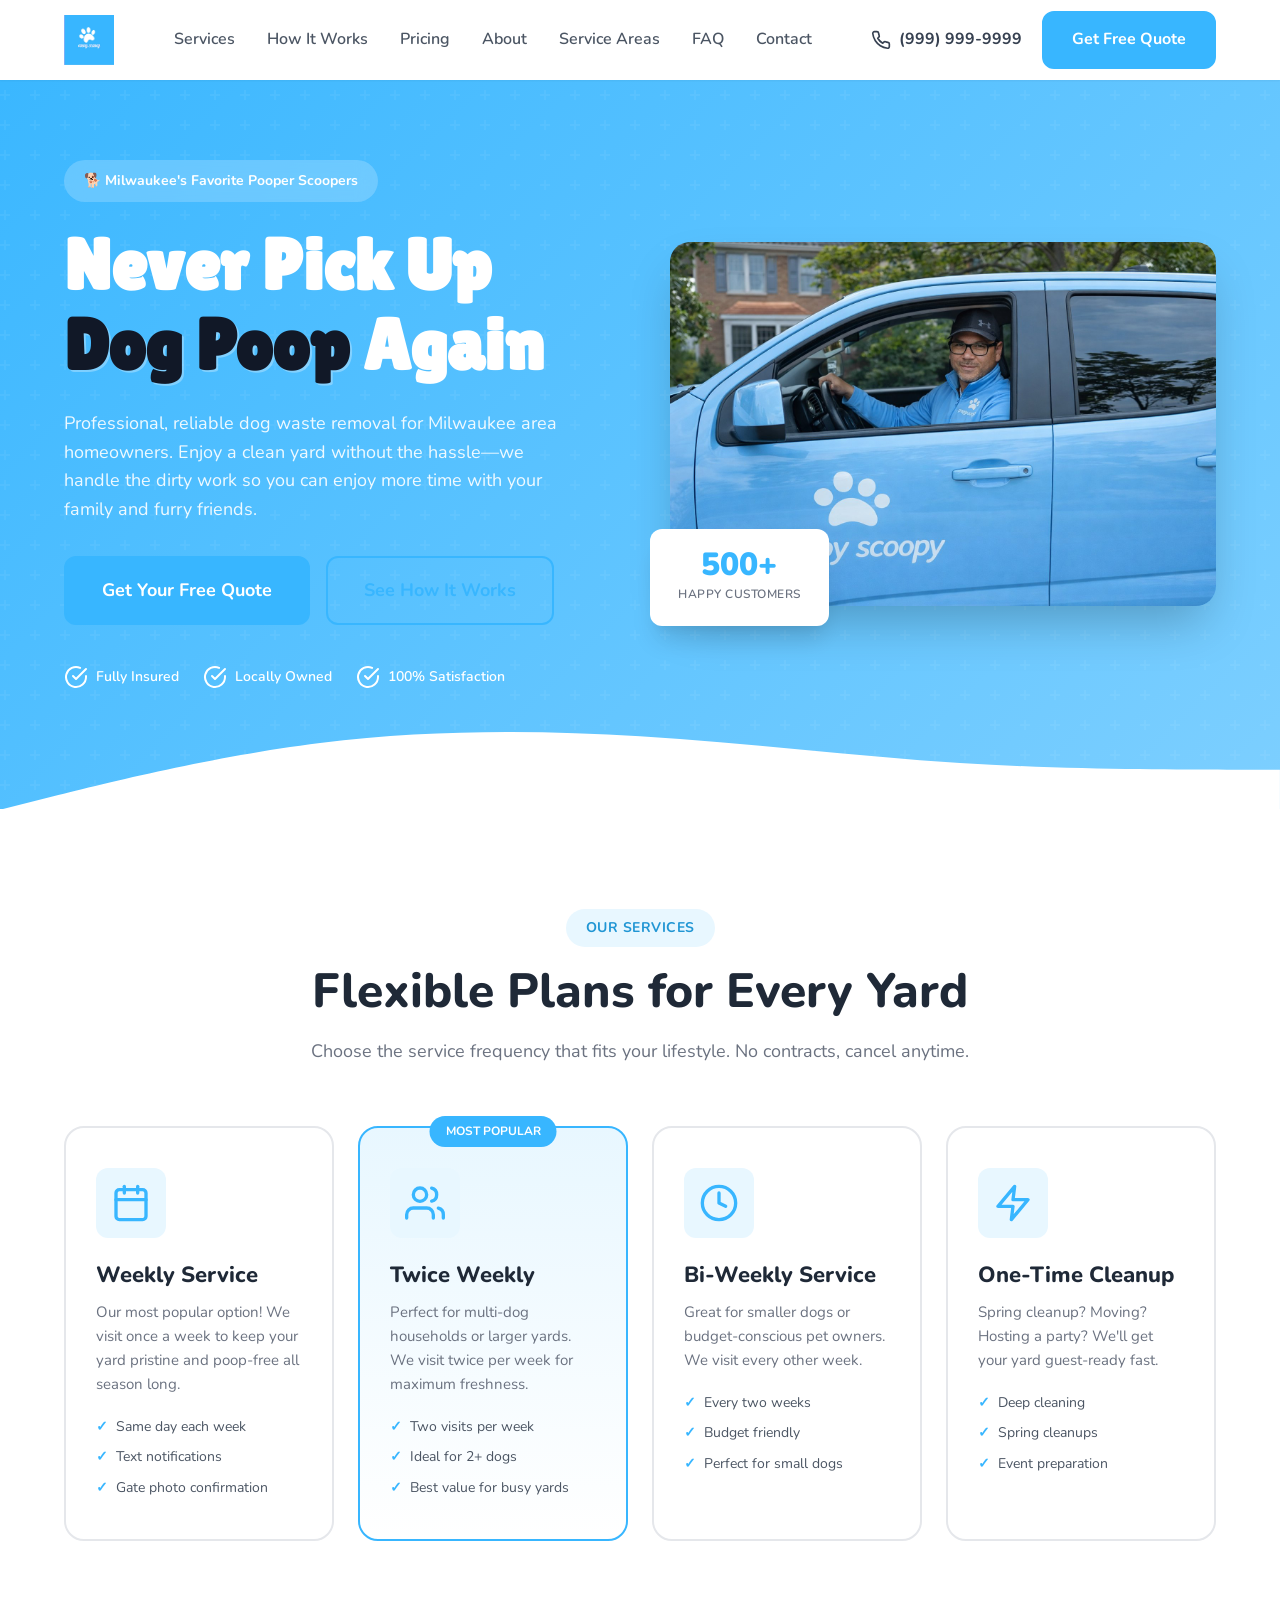
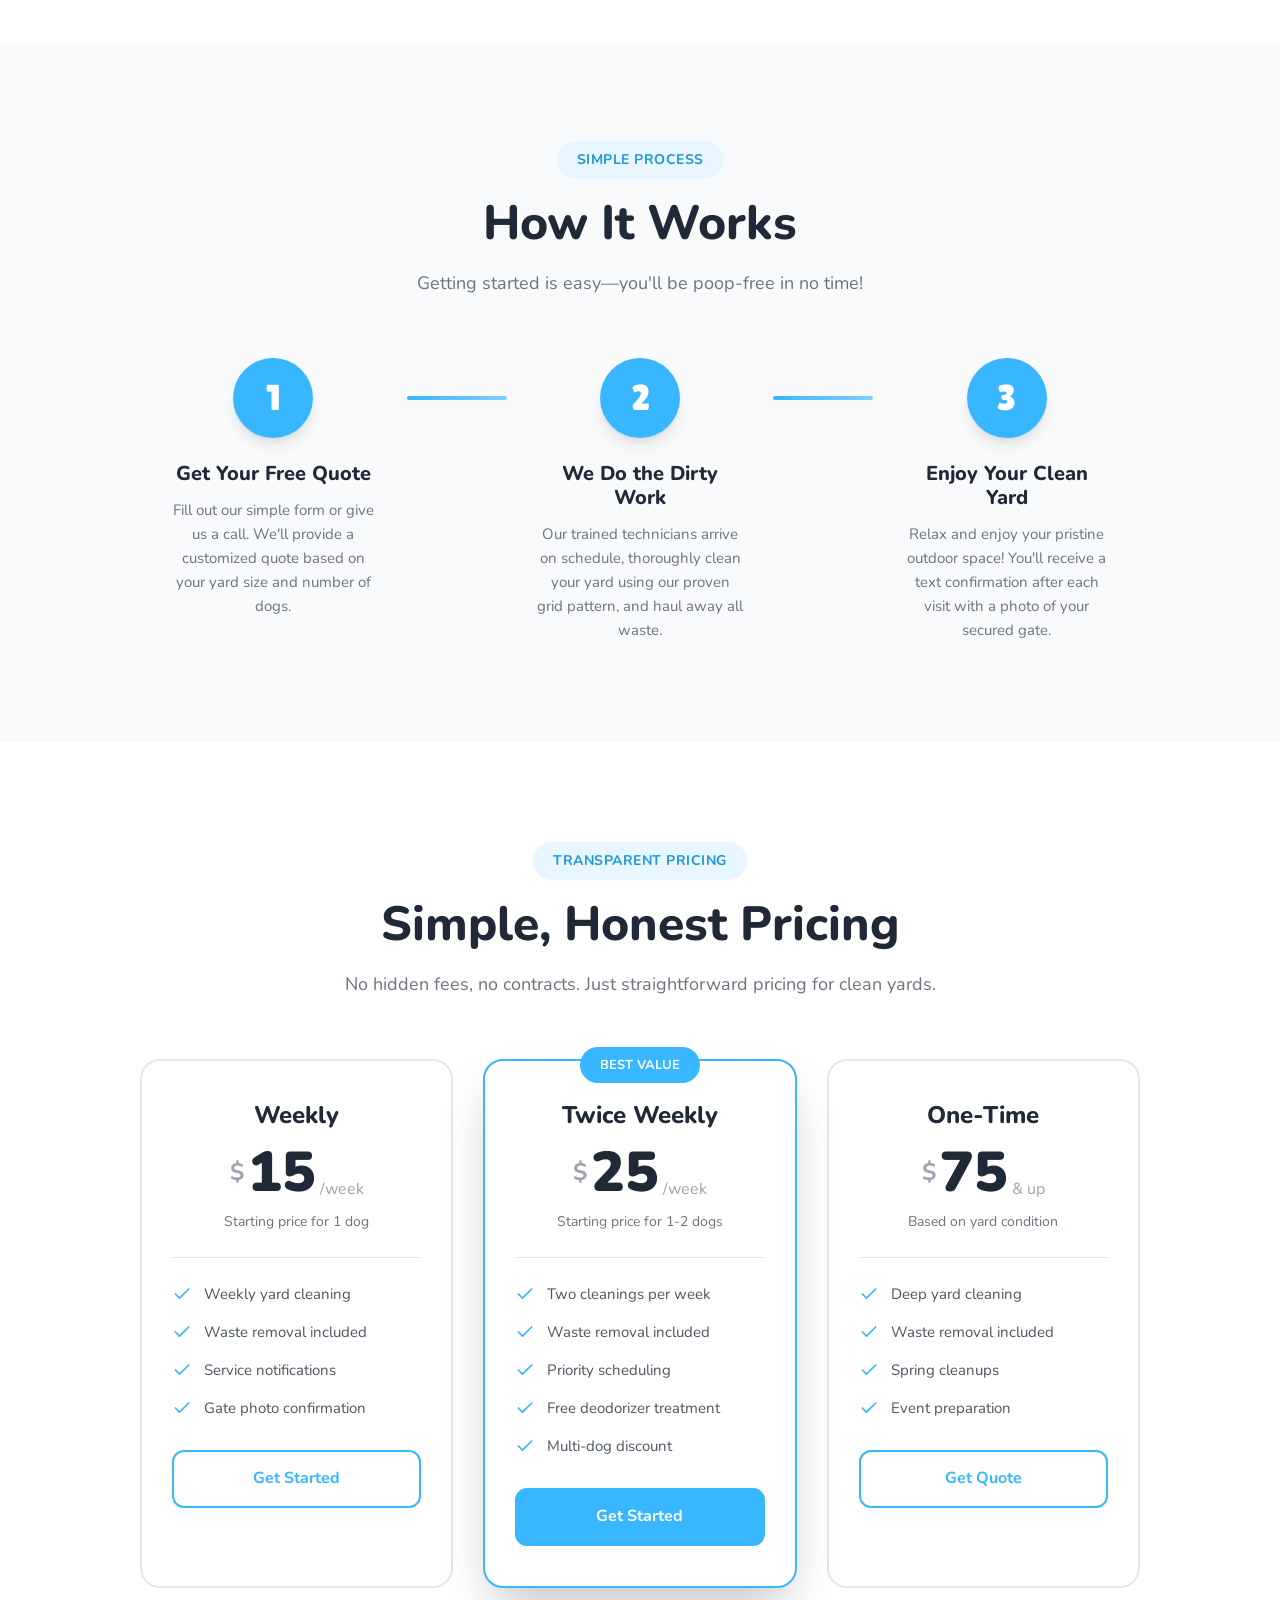
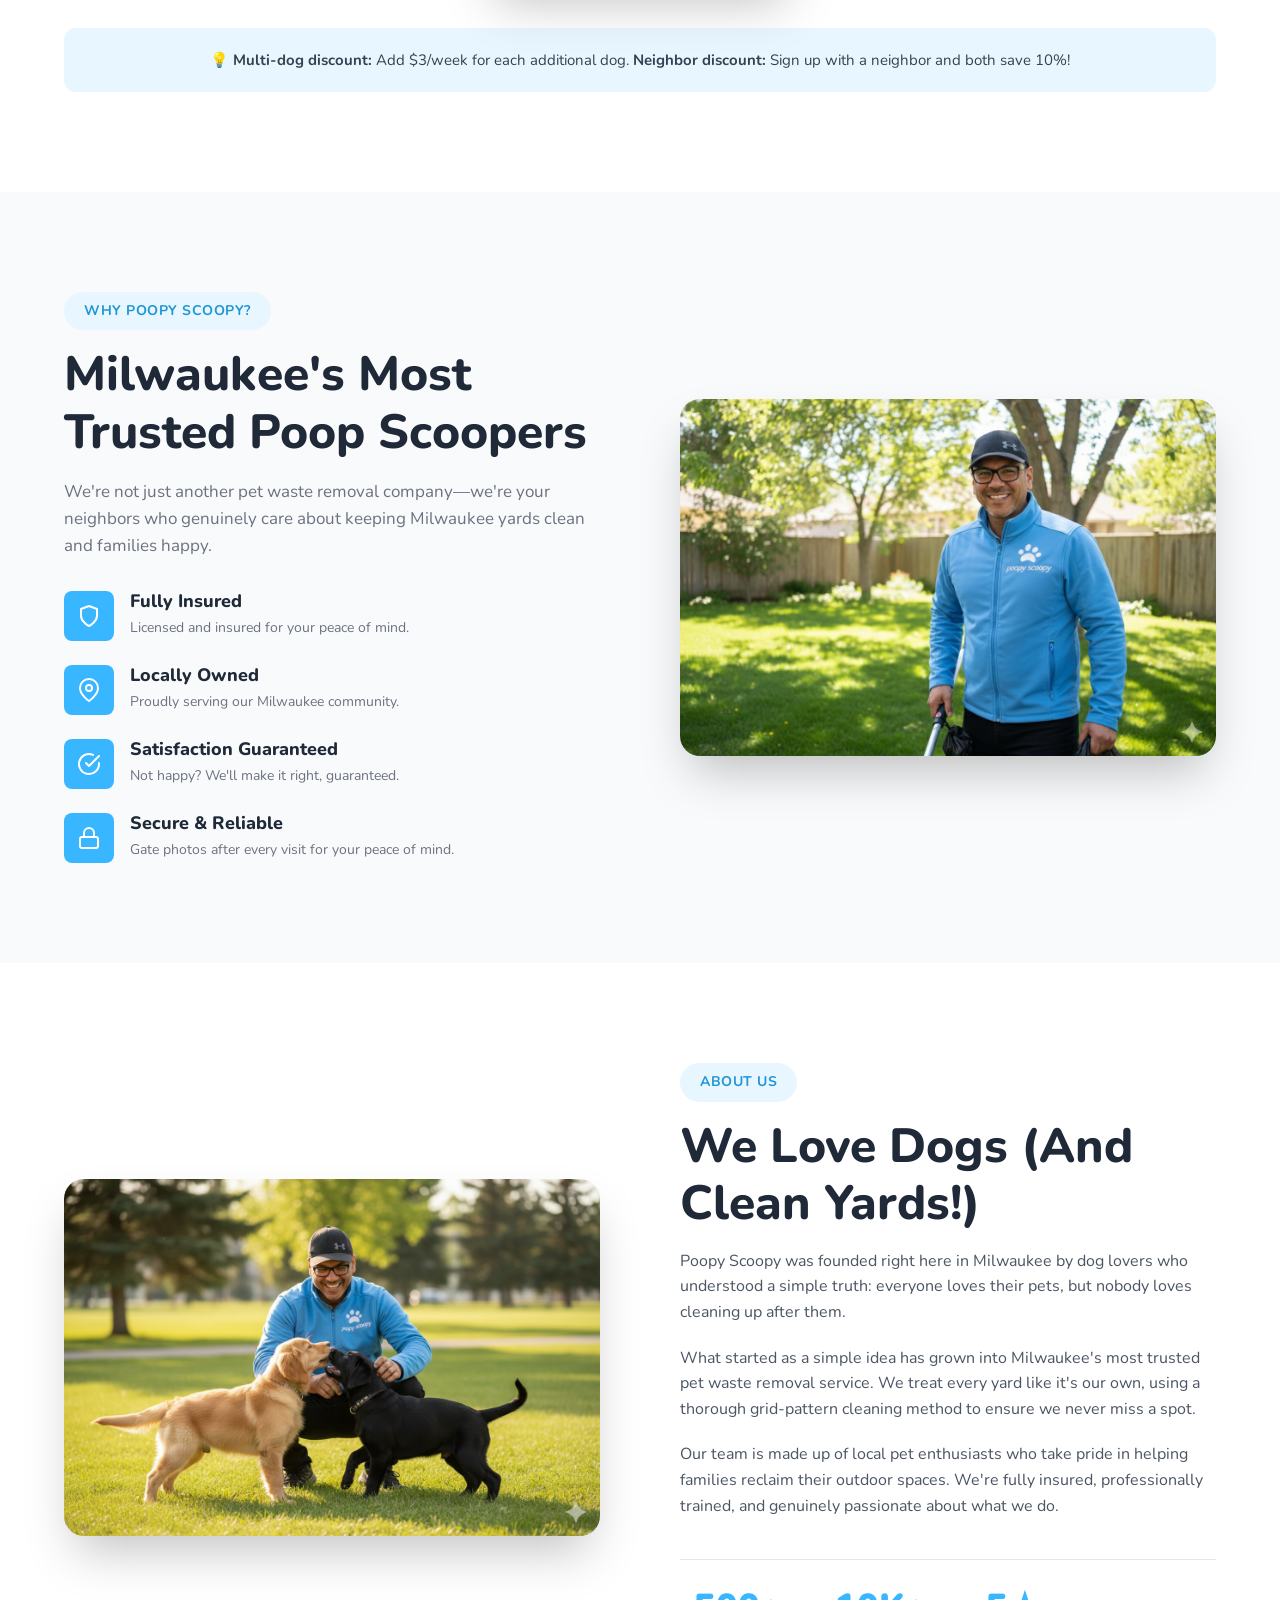
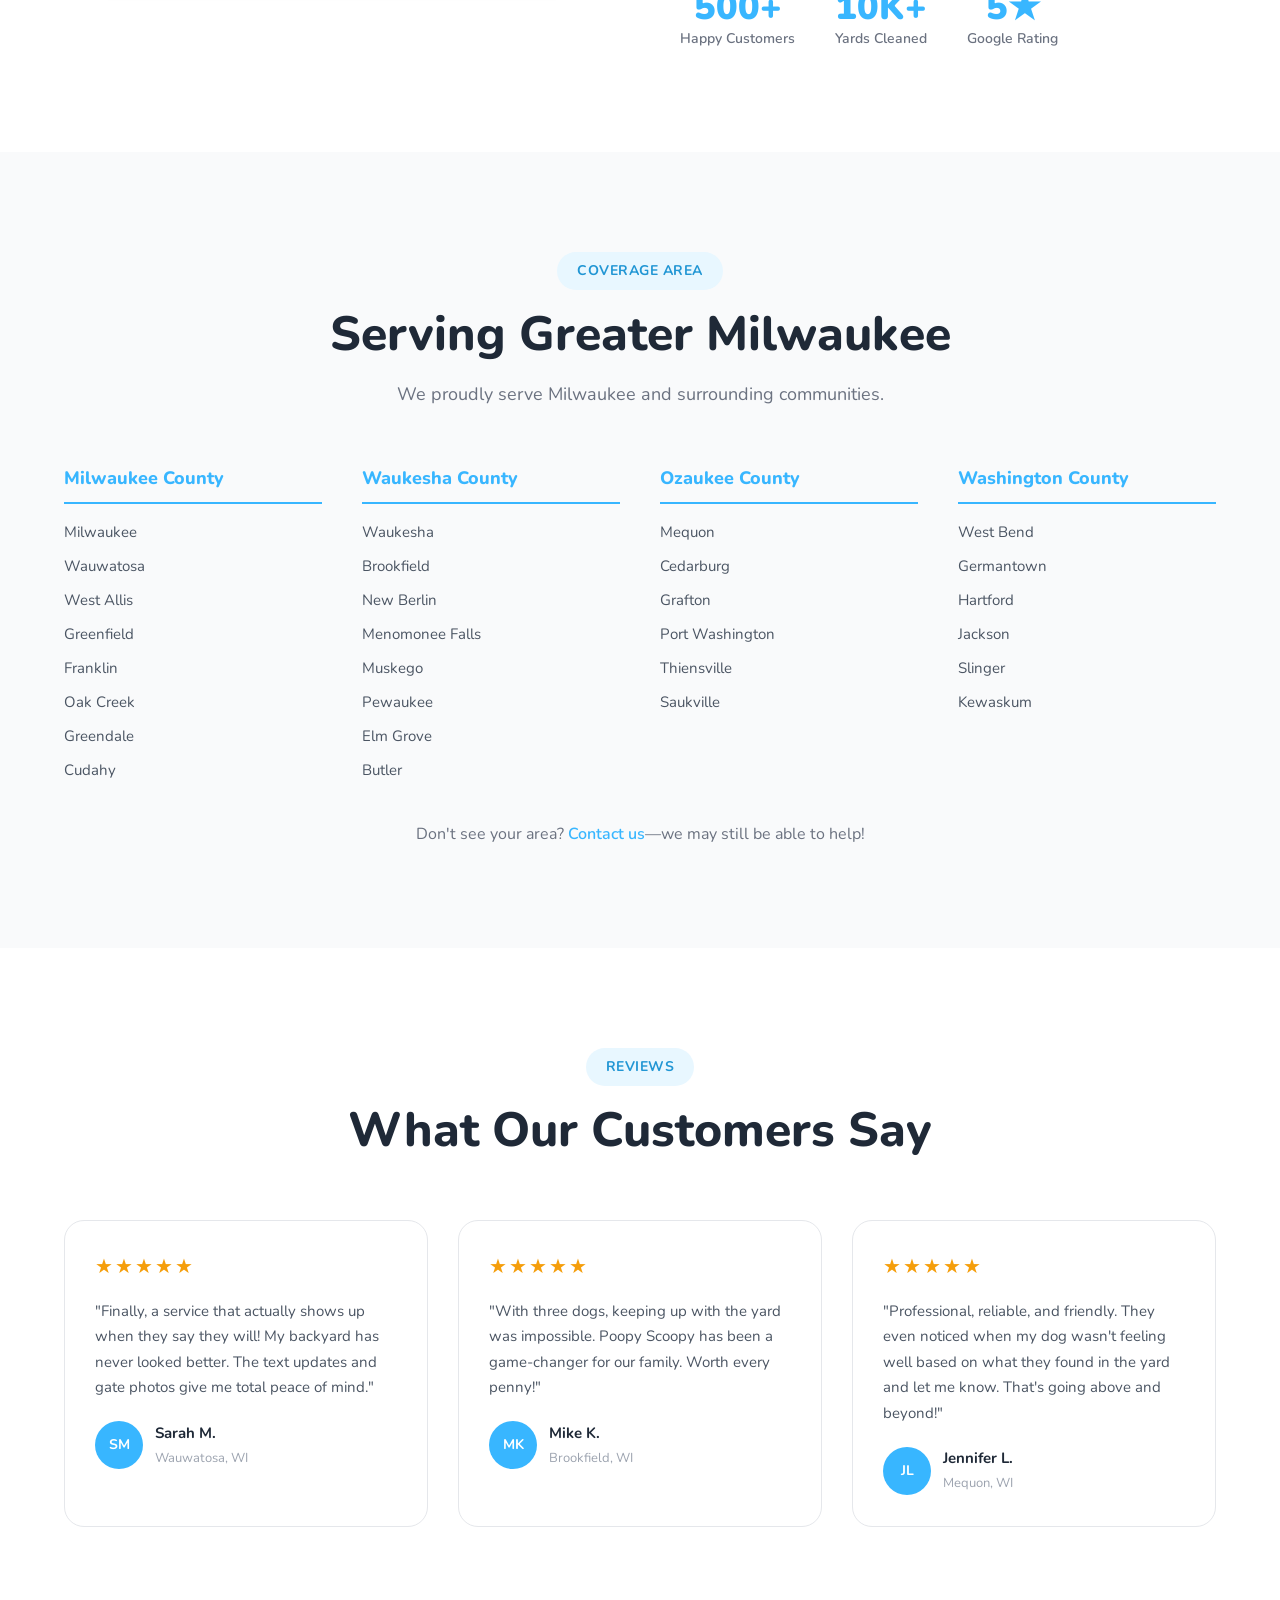
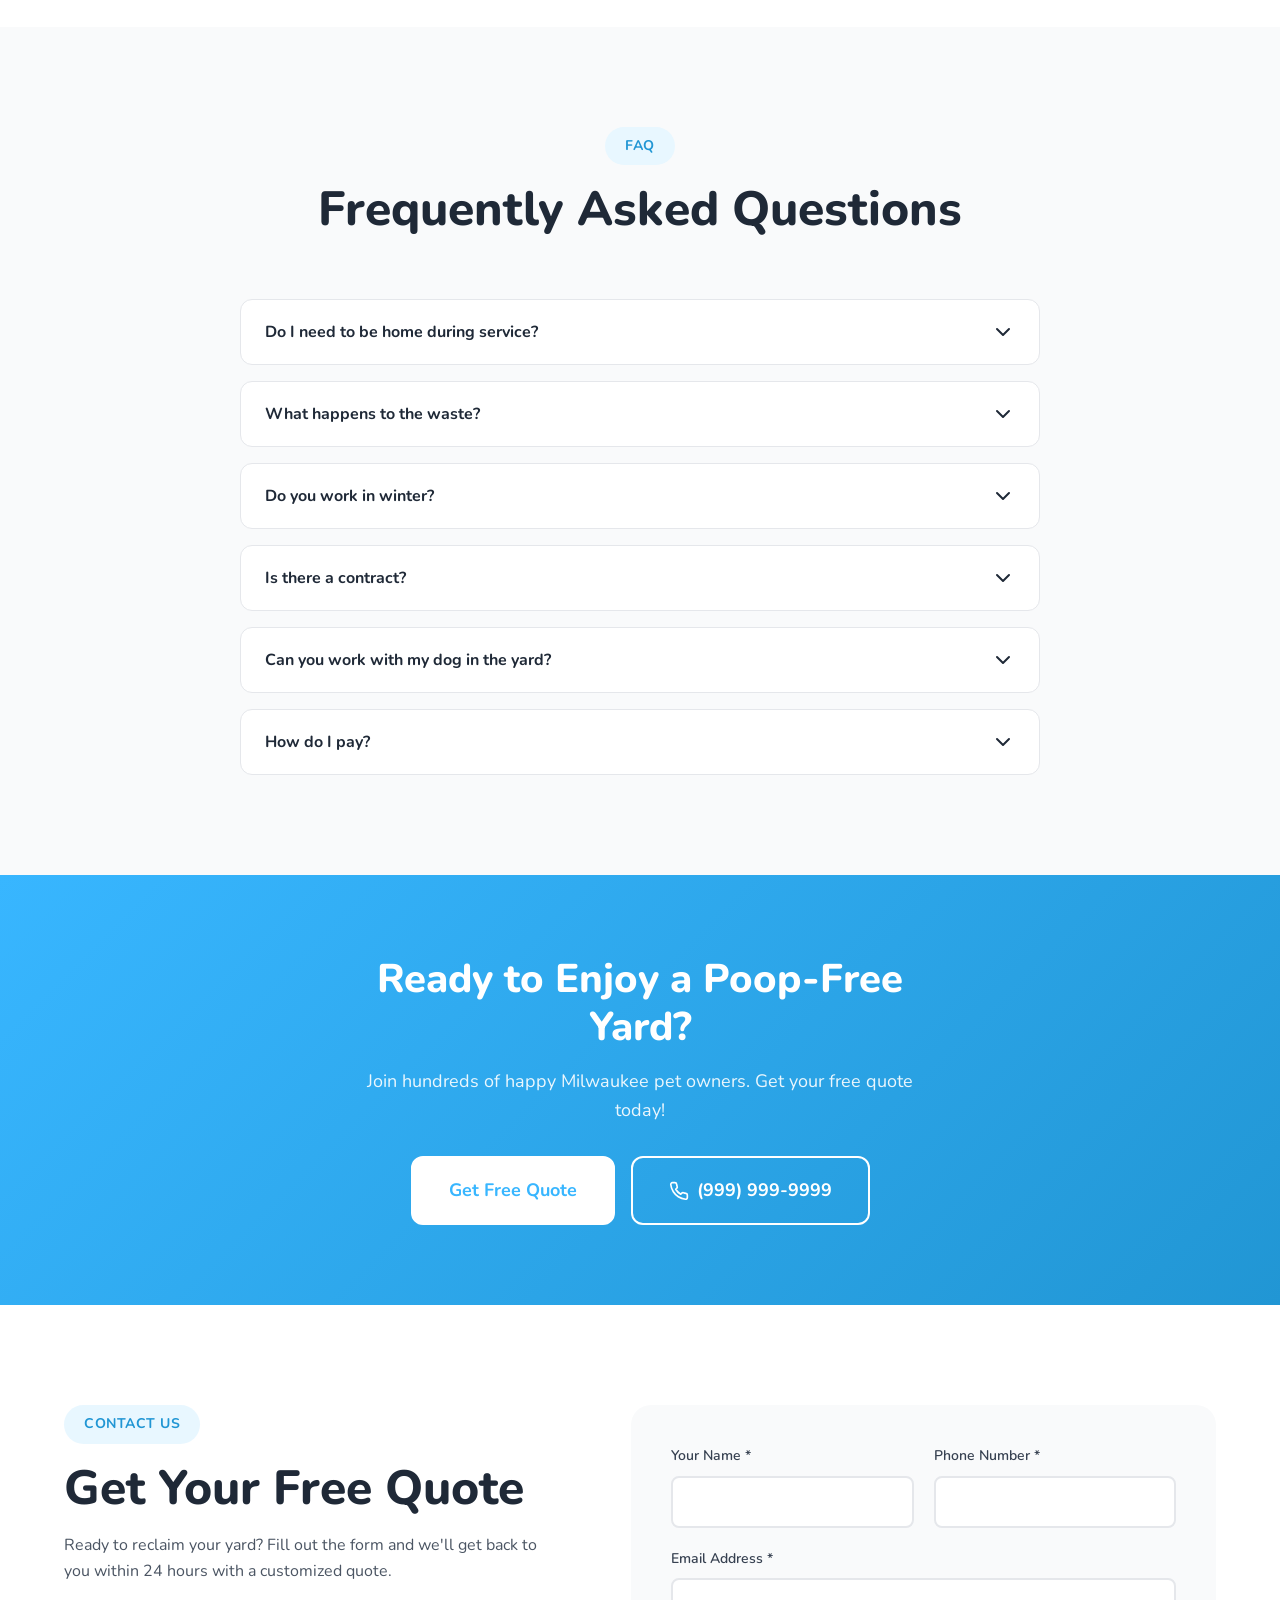
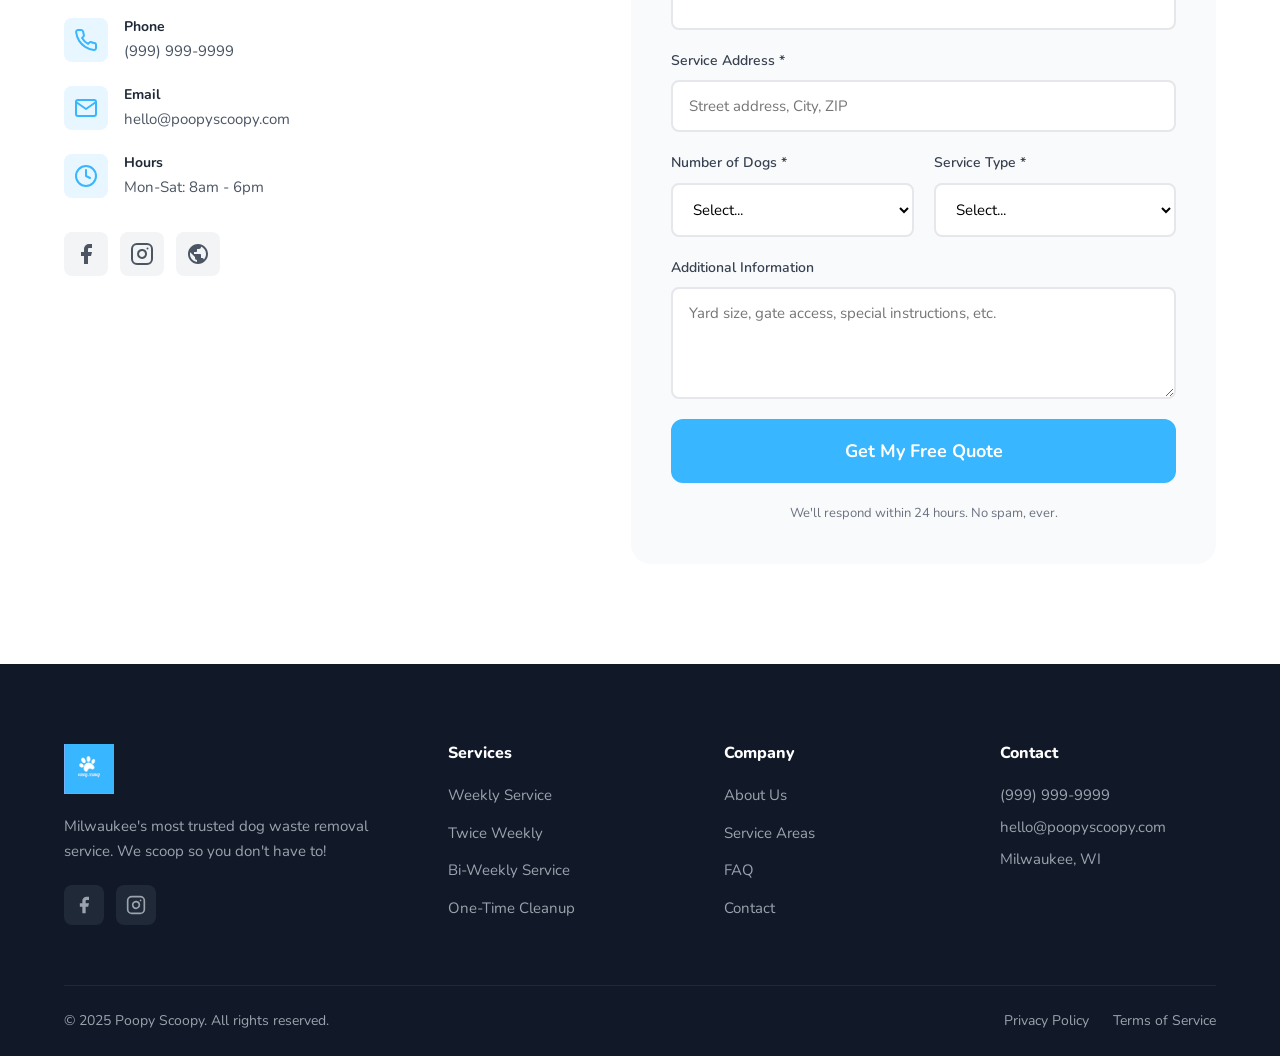
==== index.html @ 02f6d26c "Add files via upload" ====
<!DOCTYPE html>
<html lang="en">
<head>
    <meta charset="UTF-8">
    <meta name="viewport" content="width=device-width, initial-scale=1.0">
    <title>Poopy Scoopy | Milwaukee's #1 Dog Waste Removal Service</title>
    <meta name="description" content="Professional dog poop removal service in Milwaukee, WI. Weekly, bi-weekly, and one-time cleanups. Affordable pricing, reliable service. Get a free quote today!">
    <link rel="preconnect" href="https://fonts.googleapis.com">
    <link rel="preconnect" href="https://fonts.gstatic.com" crossorigin>
    <link href="https://fonts.googleapis.com/css2?family=Nunito:wght@400;600;700;800;900&family=Lilita+One&display=swap" rel="stylesheet">
    <link rel="stylesheet" href="styles.css">
    <link rel="icon" type="image/png" href="images/logo.png">
</head>
<body>
    <!-- Header -->
    <header class="header" id="header">
        <div class="container header-container">
            <a href="#" class="logo">
                <img src="images/logo.png" alt="Poopy Scoopy Logo">
            </a>
            <nav class="nav" id="nav">
                <a href="#services" class="nav-link">Services</a>
                <a href="#how-it-works" class="nav-link">How It Works</a>
                <a href="#pricing" class="nav-link">Pricing</a>
                <a href="#about" class="nav-link">About</a>
                <a href="#areas" class="nav-link">Service Areas</a>
                <a href="#faq" class="nav-link">FAQ</a>
                <a href="#contact" class="nav-link">Contact</a>
            </nav>
            <div class="header-cta">
                <a href="tel:9999999999" class="phone-link">
                    <svg xmlns="http://www.w3.org/2000/svg" width="20" height="20" viewBox="0 0 24 24" fill="none" stroke="currentColor" stroke-width="2" stroke-linecap="round" stroke-linejoin="round"><path d="M22 16.92v3a2 2 0 0 1-2.18 2 19.79 19.79 0 0 1-8.63-3.07 19.5 19.5 0 0 1-6-6 19.79 19.79 0 0 1-3.07-8.67A2 2 0 0 1 4.11 2h3a2 2 0 0 1 2 1.72 12.84 12.84 0 0 0 .7 2.81 2 2 0 0 1-.45 2.11L8.09 9.91a16 16 0 0 0 6 6l1.27-1.27a2 2 0 0 1 2.11-.45 12.84 12.84 0 0 0 2.81.7A2 2 0 0 1 22 16.92z"></path></svg>
                    (999) 999-9999
                </a>
                <a href="#contact" class="btn btn-primary">Get Free Quote</a>
            </div>
            <button class="mobile-menu-btn" id="mobile-menu-btn" aria-label="Toggle menu">
                <span></span>
                <span></span>
                <span></span>
            </button>
        </div>
    </header>

    <!-- Hero Section -->
    <section class="hero">
        <div class="hero-bg"></div>
        <div class="container hero-container">
            <div class="hero-content">
                <div class="hero-badge">🐕 Milwaukee's Favorite Pooper Scoopers</div>
                <h1 class="hero-title">Never Pick Up<br><span class="highlight">Dog Poop</span> Again</h1>
                <p class="hero-subtitle">Professional, reliable dog waste removal for Milwaukee area homeowners. Enjoy a clean yard without the hassle—we handle the dirty work so you can enjoy more time with your family and furry friends.</p>
                <div class="hero-cta">
                    <a href="#contact" class="btn btn-primary btn-lg">Get Your Free Quote</a>
                    <a href="#how-it-works" class="btn btn-outline btn-lg">See How It Works</a>
                </div>
                <div class="hero-trust">
                    <div class="trust-item">
                        <svg xmlns="http://www.w3.org/2000/svg" width="24" height="24" viewBox="0 0 24 24" fill="none" stroke="currentColor" stroke-width="2" stroke-linecap="round" stroke-linejoin="round"><path d="M22 11.08V12a10 10 0 1 1-5.93-9.14"></path><polyline points="22 4 12 14.01 9 11.01"></polyline></svg>
                        <span>Fully Insured</span>
                    </div>
                    <div class="trust-item">
                        <svg xmlns="http://www.w3.org/2000/svg" width="24" height="24" viewBox="0 0 24 24" fill="none" stroke="currentColor" stroke-width="2" stroke-linecap="round" stroke-linejoin="round"><path d="M22 11.08V12a10 10 0 1 1-5.93-9.14"></path><polyline points="22 4 12 14.01 9 11.01"></polyline></svg>
                        <span>Locally Owned</span>
                    </div>
                    <div class="trust-item">
                        <svg xmlns="http://www.w3.org/2000/svg" width="24" height="24" viewBox="0 0 24 24" fill="none" stroke="currentColor" stroke-width="2" stroke-linecap="round" stroke-linejoin="round"><path d="M22 11.08V12a10 10 0 1 1-5.93-9.14"></path><polyline points="22 4 12 14.01 9 11.01"></polyline></svg>
                        <span>100% Satisfaction</span>
                    </div>
                </div>
            </div>
            <div class="hero-image">
                <img src="images/hero-truck.png" alt="Poopy Scoopy service truck">
                <div class="hero-image-badge">
                    <span class="badge-number">500+</span>
                    <span class="badge-text">Happy Customers</span>
                </div>
            </div>
        </div>
        <div class="hero-wave">
            <svg viewBox="0 0 1440 120" fill="none" xmlns="http://www.w3.org/2000/svg">
                <path d="M0 120L60 105C120 90 240 60 360 45C480 30 600 30 720 37.5C840 45 960 60 1080 67.5C1200 75 1320 75 1380 75L1440 75V120H1380C1320 120 1200 120 1080 120C960 120 840 120 720 120C600 120 480 120 360 120C240 120 120 120 60 120H0Z" fill="white"/>
            </svg>
        </div>
    </section>

    <!-- Services Section -->
    <section class="services" id="services">
        <div class="container">
            <div class="section-header">
                <span class="section-badge">Our Services</span>
                <h2 class="section-title">Flexible Plans for Every Yard</h2>
                <p class="section-subtitle">Choose the service frequency that fits your lifestyle. No contracts, cancel anytime.</p>
            </div>
            <div class="services-grid">
                <div class="service-card">
                    <div class="service-icon">
                        <svg xmlns="http://www.w3.org/2000/svg" width="40" height="40" viewBox="0 0 24 24" fill="none" stroke="currentColor" stroke-width="2" stroke-linecap="round" stroke-linejoin="round"><rect x="3" y="4" width="18" height="18" rx="2" ry="2"></rect><line x1="16" y1="2" x2="16" y2="6"></line><line x1="8" y1="2" x2="8" y2="6"></line><line x1="3" y1="10" x2="21" y2="10"></line></svg>
                    </div>
                    <h3 class="service-title">Weekly Service</h3>
                    <p class="service-desc">Our most popular option! We visit once a week to keep your yard pristine and poop-free all season long.</p>
                    <ul class="service-features">
                        <li>Same day each week</li>
                        <li>Text notifications</li>
                        <li>Gate photo confirmation</li>
                    </ul>
                </div>
                <div class="service-card featured">
                    <div class="featured-badge">Most Popular</div>
                    <div class="service-icon">
                        <svg xmlns="http://www.w3.org/2000/svg" width="40" height="40" viewBox="0 0 24 24" fill="none" stroke="currentColor" stroke-width="2" stroke-linecap="round" stroke-linejoin="round"><path d="M17 21v-2a4 4 0 0 0-4-4H5a4 4 0 0 0-4 4v2"></path><circle cx="9" cy="7" r="4"></circle><path d="M23 21v-2a4 4 0 0 0-3-3.87"></path><path d="M16 3.13a4 4 0 0 1 0 7.75"></path></svg>
                    </div>
                    <h3 class="service-title">Twice Weekly</h3>
                    <p class="service-desc">Perfect for multi-dog households or larger yards. We visit twice per week for maximum freshness.</p>
                    <ul class="service-features">
                        <li>Two visits per week</li>
                        <li>Ideal for 2+ dogs</li>
                        <li>Best value for busy yards</li>
                    </ul>
                </div>
                <div class="service-card">
                    <div class="service-icon">
                        <svg xmlns="http://www.w3.org/2000/svg" width="40" height="40" viewBox="0 0 24 24" fill="none" stroke="currentColor" stroke-width="2" stroke-linecap="round" stroke-linejoin="round"><circle cx="12" cy="12" r="10"></circle><polyline points="12 6 12 12 16 14"></polyline></svg>
                    </div>
                    <h3 class="service-title">Bi-Weekly Service</h3>
                    <p class="service-desc">Great for smaller dogs or budget-conscious pet owners. We visit every other week.</p>
                    <ul class="service-features">
                        <li>Every two weeks</li>
                        <li>Budget friendly</li>
                        <li>Perfect for small dogs</li>
                    </ul>
                </div>
                <div class="service-card">
                    <div class="service-icon">
                        <svg xmlns="http://www.w3.org/2000/svg" width="40" height="40" viewBox="0 0 24 24" fill="none" stroke="currentColor" stroke-width="2" stroke-linecap="round" stroke-linejoin="round"><polygon points="13 2 3 14 12 14 11 22 21 10 12 10 13 2"></polygon></svg>
                    </div>
                    <h3 class="service-title">One-Time Cleanup</h3>
                    <p class="service-desc">Spring cleanup? Moving? Hosting a party? We'll get your yard guest-ready fast.</p>
                    <ul class="service-features">
                        <li>Deep cleaning</li>
                        <li>Spring cleanups</li>
                        <li>Event preparation</li>
                    </ul>
                </div>
            </div>
        </div>
    </section>

    <!-- How It Works -->
    <section class="how-it-works" id="how-it-works">
        <div class="container">
            <div class="section-header">
                <span class="section-badge">Simple Process</span>
                <h2 class="section-title">How It Works</h2>
                <p class="section-subtitle">Getting started is easy—you'll be poop-free in no time!</p>
            </div>
            <div class="steps-container">
                <div class="step">
                    <div class="step-number">1</div>
                    <div class="step-content">
                        <h3>Get Your Free Quote</h3>
                        <p>Fill out our simple form or give us a call. We'll provide a customized quote based on your yard size and number of dogs.</p>
                    </div>
                </div>
                <div class="step-connector"></div>
                <div class="step">
                    <div class="step-number">2</div>
                    <div class="step-content">
                        <h3>We Do the Dirty Work</h3>
                        <p>Our trained technicians arrive on schedule, thoroughly clean your yard using our proven grid pattern, and haul away all waste.</p>
                    </div>
                </div>
                <div class="step-connector"></div>
                <div class="step">
                    <div class="step-number">3</div>
                    <div class="step-content">
                        <h3>Enjoy Your Clean Yard</h3>
                        <p>Relax and enjoy your pristine outdoor space! You'll receive a text confirmation after each visit with a photo of your secured gate.</p>
                    </div>
                </div>
            </div>
        </div>
    </section>

    <!-- Pricing Section -->
    <section class="pricing" id="pricing">
        <div class="container">
            <div class="section-header">
                <span class="section-badge">Transparent Pricing</span>
                <h2 class="section-title">Simple, Honest Pricing</h2>
                <p class="section-subtitle">No hidden fees, no contracts. Just straightforward pricing for clean yards.</p>
            </div>
            <div class="pricing-grid">
                <div class="pricing-card">
                    <div class="pricing-header">
                        <h3>Weekly</h3>
                        <div class="price">
                            <span class="price-currency">$</span>
                            <span class="price-amount">15</span>
                            <span class="price-period">/week</span>
                        </div>
                        <p class="price-desc">Starting price for 1 dog</p>
                    </div>
                    <ul class="pricing-features">
                        <li><svg xmlns="http://www.w3.org/2000/svg" width="20" height="20" viewBox="0 0 24 24" fill="none" stroke="currentColor" stroke-width="2" stroke-linecap="round" stroke-linejoin="round"><polyline points="20 6 9 17 4 12"></polyline></svg> Weekly yard cleaning</li>
                        <li><svg xmlns="http://www.w3.org/2000/svg" width="20" height="20" viewBox="0 0 24 24" fill="none" stroke="currentColor" stroke-width="2" stroke-linecap="round" stroke-linejoin="round"><polyline points="20 6 9 17 4 12"></polyline></svg> Waste removal included</li>
                        <li><svg xmlns="http://www.w3.org/2000/svg" width="20" height="20" viewBox="0 0 24 24" fill="none" stroke="currentColor" stroke-width="2" stroke-linecap="round" stroke-linejoin="round"><polyline points="20 6 9 17 4 12"></polyline></svg> Service notifications</li>
                        <li><svg xmlns="http://www.w3.org/2000/svg" width="20" height="20" viewBox="0 0 24 24" fill="none" stroke="currentColor" stroke-width="2" stroke-linecap="round" stroke-linejoin="round"><polyline points="20 6 9 17 4 12"></polyline></svg> Gate photo confirmation</li>
                    </ul>
                    <a href="#contact" class="btn btn-outline btn-block">Get Started</a>
                </div>
                <div class="pricing-card featured">
                    <div class="pricing-badge">Best Value</div>
                    <div class="pricing-header">
                        <h3>Twice Weekly</h3>
                        <div class="price">
                            <span class="price-currency">$</span>
                            <span class="price-amount">25</span>
                            <span class="price-period">/week</span>
                        </div>
                        <p class="price-desc">Starting price for 1-2 dogs</p>
                    </div>
                    <ul class="pricing-features">
                        <li><svg xmlns="http://www.w3.org/2000/svg" width="20" height="20" viewBox="0 0 24 24" fill="none" stroke="currentColor" stroke-width="2" stroke-linecap="round" stroke-linejoin="round"><polyline points="20 6 9 17 4 12"></polyline></svg> Two cleanings per week</li>
                        <li><svg xmlns="http://www.w3.org/2000/svg" width="20" height="20" viewBox="0 0 24 24" fill="none" stroke="currentColor" stroke-width="2" stroke-linecap="round" stroke-linejoin="round"><polyline points="20 6 9 17 4 12"></polyline></svg> Waste removal included</li>
                        <li><svg xmlns="http://www.w3.org/2000/svg" width="20" height="20" viewBox="0 0 24 24" fill="none" stroke="currentColor" stroke-width="2" stroke-linecap="round" stroke-linejoin="round"><polyline points="20 6 9 17 4 12"></polyline></svg> Priority scheduling</li>
                        <li><svg xmlns="http://www.w3.org/2000/svg" width="20" height="20" viewBox="0 0 24 24" fill="none" stroke="currentColor" stroke-width="2" stroke-linecap="round" stroke-linejoin="round"><polyline points="20 6 9 17 4 12"></polyline></svg> Free deodorizer treatment</li>
                        <li><svg xmlns="http://www.w3.org/2000/svg" width="20" height="20" viewBox="0 0 24 24" fill="none" stroke="currentColor" stroke-width="2" stroke-linecap="round" stroke-linejoin="round"><polyline points="20 6 9 17 4 12"></polyline></svg> Multi-dog discount</li>
                    </ul>
                    <a href="#contact" class="btn btn-primary btn-block">Get Started</a>
                </div>
                <div class="pricing-card">
                    <div class="pricing-header">
                        <h3>One-Time</h3>
                        <div class="price">
                            <span class="price-currency">$</span>
                            <span class="price-amount">75</span>
                            <span class="price-period">& up</span>
                        </div>
                        <p class="price-desc">Based on yard condition</p>
                    </div>
                    <ul class="pricing-features">
                        <li><svg xmlns="http://www.w3.org/2000/svg" width="20" height="20" viewBox="0 0 24 24" fill="none" stroke="currentColor" stroke-width="2" stroke-linecap="round" stroke-linejoin="round"><polyline points="20 6 9 17 4 12"></polyline></svg> Deep yard cleaning</li>
                        <li><svg xmlns="http://www.w3.org/2000/svg" width="20" height="20" viewBox="0 0 24 24" fill="none" stroke="currentColor" stroke-width="2" stroke-linecap="round" stroke-linejoin="round"><polyline points="20 6 9 17 4 12"></polyline></svg> Waste removal included</li>
                        <li><svg xmlns="http://www.w3.org/2000/svg" width="20" height="20" viewBox="0 0 24 24" fill="none" stroke="currentColor" stroke-width="2" stroke-linecap="round" stroke-linejoin="round"><polyline points="20 6 9 17 4 12"></polyline></svg> Spring cleanups</li>
                        <li><svg xmlns="http://www.w3.org/2000/svg" width="20" height="20" viewBox="0 0 24 24" fill="none" stroke="currentColor" stroke-width="2" stroke-linecap="round" stroke-linejoin="round"><polyline points="20 6 9 17 4 12"></polyline></svg> Event preparation</li>
                    </ul>
                    <a href="#contact" class="btn btn-outline btn-block">Get Quote</a>
                </div>
            </div>
            <div class="pricing-note">
                <p>💡 <strong>Multi-dog discount:</strong> Add $3/week for each additional dog. <strong>Neighbor discount:</strong> Sign up with a neighbor and both save 10%!</p>
            </div>
        </div>
    </section>

    <!-- Why Choose Us -->
    <section class="why-us">
        <div class="container">
            <div class="why-us-grid">
                <div class="why-us-content">
                    <span class="section-badge">Why Poopy Scoopy?</span>
                    <h2 class="section-title">Milwaukee's Most Trusted Poop Scoopers</h2>
                    <p>We're not just another pet waste removal company—we're your neighbors who genuinely care about keeping Milwaukee yards clean and families happy.</p>
                    <div class="features-list">
                        <div class="feature-item">
                            <div class="feature-icon">
                                <svg xmlns="http://www.w3.org/2000/svg" width="24" height="24" viewBox="0 0 24 24" fill="none" stroke="currentColor" stroke-width="2" stroke-linecap="round" stroke-linejoin="round"><path d="M12 22s8-4 8-10V5l-8-3-8 3v7c0 6 8 10 8 10z"></path></svg>
                            </div>
                            <div class="feature-text">
                                <h4>Fully Insured</h4>
                                <p>Licensed and insured for your peace of mind.</p>
                            </div>
                        </div>
                        <div class="feature-item">
                            <div class="feature-icon">
                                <svg xmlns="http://www.w3.org/2000/svg" width="24" height="24" viewBox="0 0 24 24" fill="none" stroke="currentColor" stroke-width="2" stroke-linecap="round" stroke-linejoin="round"><path d="M21 10c0 7-9 13-9 13s-9-6-9-13a9 9 0 0 1 18 0z"></path><circle cx="12" cy="10" r="3"></circle></svg>
                            </div>
                            <div class="feature-text">
                                <h4>Locally Owned</h4>
                                <p>Proudly serving our Milwaukee community.</p>
                            </div>
                        </div>
                        <div class="feature-item">
                            <div class="feature-icon">
                                <svg xmlns="http://www.w3.org/2000/svg" width="24" height="24" viewBox="0 0 24 24" fill="none" stroke="currentColor" stroke-width="2" stroke-linecap="round" stroke-linejoin="round"><path d="M22 11.08V12a10 10 0 1 1-5.93-9.14"></path><polyline points="22 4 12 14.01 9 11.01"></polyline></svg>
                            </div>
                            <div class="feature-text">
                                <h4>Satisfaction Guaranteed</h4>
                                <p>Not happy? We'll make it right, guaranteed.</p>
                            </div>
                        </div>
                        <div class="feature-item">
                            <div class="feature-icon">
                                <svg xmlns="http://www.w3.org/2000/svg" width="24" height="24" viewBox="0 0 24 24" fill="none" stroke="currentColor" stroke-width="2" stroke-linecap="round" stroke-linejoin="round"><rect x="3" y="11" width="18" height="11" rx="2" ry="2"></rect><path d="M7 11V7a5 5 0 0 1 10 0v4"></path></svg>
                            </div>
                            <div class="feature-text">
                                <h4>Secure & Reliable</h4>
                                <p>Gate photos after every visit for your peace of mind.</p>
                            </div>
                        </div>
                    </div>
                </div>
                <div class="why-us-image">
                    <img src="images/worker-yard.png" alt="Poopy Scoopy technician cleaning yard">
                    <div class="image-accent"></div>
                </div>
            </div>
        </div>
    </section>

    <!-- About Section -->
    <section class="about" id="about">
        <div class="container">
            <div class="about-grid">
                <div class="about-image">
                    <img src="images/worker-dogs.png" alt="Poopy Scoopy team with dogs">
                </div>
                <div class="about-content">
                    <span class="section-badge">About Us</span>
                    <h2 class="section-title">We Love Dogs (And Clean Yards!)</h2>
                    <p>Poopy Scoopy was founded right here in Milwaukee by dog lovers who understood a simple truth: everyone loves their pets, but nobody loves cleaning up after them.</p>
                    <p>What started as a simple idea has grown into Milwaukee's most trusted pet waste removal service. We treat every yard like it's our own, using a thorough grid-pattern cleaning method to ensure we never miss a spot.</p>
                    <p>Our team is made up of local pet enthusiasts who take pride in helping families reclaim their outdoor spaces. We're fully insured, professionally trained, and genuinely passionate about what we do.</p>
                    <div class="about-stats">
                        <div class="stat">
                            <span class="stat-number">500+</span>
                            <span class="stat-label">Happy Customers</span>
                        </div>
                        <div class="stat">
                            <span class="stat-number">10K+</span>
                            <span class="stat-label">Yards Cleaned</span>
                        </div>
                        <div class="stat">
                            <span class="stat-number">5★</span>
                            <span class="stat-label">Google Rating</span>
                        </div>
                    </div>
                </div>
            </div>
        </div>
    </section>

    <!-- Service Areas -->
    <section class="service-areas" id="areas">
        <div class="container">
            <div class="section-header">
                <span class="section-badge">Coverage Area</span>
                <h2 class="section-title">Serving Greater Milwaukee</h2>
                <p class="section-subtitle">We proudly serve Milwaukee and surrounding communities.</p>
            </div>
            <div class="areas-grid">
                <div class="area-column">
                    <h4>Milwaukee County</h4>
                    <ul>
                        <li>Milwaukee</li>
                        <li>Wauwatosa</li>
                        <li>West Allis</li>
                        <li>Greenfield</li>
                        <li>Franklin</li>
                        <li>Oak Creek</li>
                        <li>Greendale</li>
                        <li>Cudahy</li>
                    </ul>
                </div>
                <div class="area-column">
                    <h4>Waukesha County</h4>
                    <ul>
                        <li>Waukesha</li>
                        <li>Brookfield</li>
                        <li>New Berlin</li>
                        <li>Menomonee Falls</li>
                        <li>Muskego</li>
                        <li>Pewaukee</li>
                        <li>Elm Grove</li>
                        <li>Butler</li>
                    </ul>
                </div>
                <div class="area-column">
                    <h4>Ozaukee County</h4>
                    <ul>
                        <li>Mequon</li>
                        <li>Cedarburg</li>
                        <li>Grafton</li>
                        <li>Port Washington</li>
                        <li>Thiensville</li>
                        <li>Saukville</li>
                    </ul>
                </div>
                <div class="area-column">
                    <h4>Washington County</h4>
                    <ul>
                        <li>West Bend</li>
                        <li>Germantown</li>
                        <li>Hartford</li>
                        <li>Jackson</li>
                        <li>Slinger</li>
                        <li>Kewaskum</li>
                    </ul>
                </div>
            </div>
            <p class="areas-note">Don't see your area? <a href="#contact">Contact us</a>—we may still be able to help!</p>
        </div>
    </section>

    <!-- Testimonials -->
    <section class="testimonials">
        <div class="container">
            <div class="section-header">
                <span class="section-badge">Reviews</span>
                <h2 class="section-title">What Our Customers Say</h2>
            </div>
            <div class="testimonials-grid">
                <div class="testimonial-card">
                    <div class="testimonial-stars">★★★★★</div>
                    <p class="testimonial-text">"Finally, a service that actually shows up when they say they will! My backyard has never looked better. The text updates and gate photos give me total peace of mind."</p>
                    <div class="testimonial-author">
                        <div class="author-avatar">SM</div>
                        <div class="author-info">
                            <strong>Sarah M.</strong>
                            <span>Wauwatosa, WI</span>
                        </div>
                    </div>
                </div>
                <div class="testimonial-card">
                    <div class="testimonial-stars">★★★★★</div>
                    <p class="testimonial-text">"With three dogs, keeping up with the yard was impossible. Poopy Scoopy has been a game-changer for our family. Worth every penny!"</p>
                    <div class="testimonial-author">
                        <div class="author-avatar">MK</div>
                        <div class="author-info">
                            <strong>Mike K.</strong>
                            <span>Brookfield, WI</span>
                        </div>
                    </div>
                </div>
                <div class="testimonial-card">
                    <div class="testimonial-stars">★★★★★</div>
                    <p class="testimonial-text">"Professional, reliable, and friendly. They even noticed when my dog wasn't feeling well based on what they found in the yard and let me know. That's going above and beyond!"</p>
                    <div class="testimonial-author">
                        <div class="author-avatar">JL</div>
                        <div class="author-info">
                            <strong>Jennifer L.</strong>
                            <span>Mequon, WI</span>
                        </div>
                    </div>
                </div>
            </div>
        </div>
    </section>

    <!-- FAQ Section -->
    <section class="faq" id="faq">
        <div class="container">
            <div class="section-header">
                <span class="section-badge">FAQ</span>
                <h2 class="section-title">Frequently Asked Questions</h2>
            </div>
            <div class="faq-grid">
                <div class="faq-item">
                    <button class="faq-question">
                        Do I need to be home during service?
                        <svg xmlns="http://www.w3.org/2000/svg" width="24" height="24" viewBox="0 0 24 24" fill="none" stroke="currentColor" stroke-width="2" stroke-linecap="round" stroke-linejoin="round"><polyline points="6 9 12 15 18 9"></polyline></svg>
                    </button>
                    <div class="faq-answer">
                        <p>Nope! As long as we have access to your yard (unlocked gate or gate code), we'll take care of everything. You'll receive a text notification when we arrive and a photo of your secured gate when we leave.</p>
                    </div>
                </div>
                <div class="faq-item">
                    <button class="faq-question">
                        What happens to the waste?
                        <svg xmlns="http://www.w3.org/2000/svg" width="24" height="24" viewBox="0 0 24 24" fill="none" stroke="currentColor" stroke-width="2" stroke-linecap="round" stroke-linejoin="round"><polyline points="6 9 12 15 18 9"></polyline></svg>
                    </button>
                    <div class="faq-answer">
                        <p>We haul away all waste—it never goes in your trash cans. We dispose of everything properly in accordance with local regulations.</p>
                    </div>
                </div>
                <div class="faq-item">
                    <button class="faq-question">
                        Do you work in winter?
                        <svg xmlns="http://www.w3.org/2000/svg" width="24" height="24" viewBox="0 0 24 24" fill="none" stroke="currentColor" stroke-width="2" stroke-linecap="round" stroke-linejoin="round"><polyline points="6 9 12 15 18 9"></polyline></svg>
                    </button>
                    <div class="faq-answer">
                        <p>Yes! We provide year-round service. Wisconsin winters are tough, but dog poop doesn't take a vacation. We work in most weather conditions, though heavy snow may delay service by a day.</p>
                    </div>
                </div>
                <div class="faq-item">
                    <button class="faq-question">
                        Is there a contract?
                        <svg xmlns="http://www.w3.org/2000/svg" width="24" height="24" viewBox="0 0 24 24" fill="none" stroke="currentColor" stroke-width="2" stroke-linecap="round" stroke-linejoin="round"><polyline points="6 9 12 15 18 9"></polyline></svg>
                    </button>
                    <div class="faq-answer">
                        <p>No contracts ever! You can start, pause, or cancel your service at any time. We believe in earning your business every single visit.</p>
                    </div>
                </div>
                <div class="faq-item">
                    <button class="faq-question">
                        Can you work with my dog in the yard?
                        <svg xmlns="http://www.w3.org/2000/svg" width="24" height="24" viewBox="0 0 24 24" fill="none" stroke="currentColor" stroke-width="2" stroke-linecap="round" stroke-linejoin="round"><polyline points="6 9 12 15 18 9"></polyline></svg>
                    </button>
                    <div class="faq-answer">
                        <p>Usually yes! Most dogs are fine with us in the yard. If your dog is particularly territorial or aggressive, we ask that you keep them inside during our visit. We're happy to meet your pup beforehand if you're unsure.</p>
                    </div>
                </div>
                <div class="faq-item">
                    <button class="faq-question">
                        How do I pay?
                        <svg xmlns="http://www.w3.org/2000/svg" width="24" height="24" viewBox="0 0 24 24" fill="none" stroke="currentColor" stroke-width="2" stroke-linecap="round" stroke-linejoin="round"><polyline points="6 9 12 15 18 9"></polyline></svg>
                    </button>
                    <div class="faq-answer">
                        <p>We bill monthly via credit card on file. You'll receive an invoice at the beginning of each month for the previous month's service. We accept all major credit cards.</p>
                    </div>
                </div>
            </div>
        </div>
    </section>

    <!-- CTA Section -->
    <section class="cta-section">
        <div class="container">
            <div class="cta-content">
                <h2>Ready to Enjoy a Poop-Free Yard?</h2>
                <p>Join hundreds of happy Milwaukee pet owners. Get your free quote today!</p>
                <div class="cta-buttons">
                    <a href="#contact" class="btn btn-white btn-lg">Get Free Quote</a>
                    <a href="tel:9999999999" class="btn btn-outline-white btn-lg">
                        <svg xmlns="http://www.w3.org/2000/svg" width="20" height="20" viewBox="0 0 24 24" fill="none" stroke="currentColor" stroke-width="2" stroke-linecap="round" stroke-linejoin="round"><path d="M22 16.92v3a2 2 0 0 1-2.18 2 19.79 19.79 0 0 1-8.63-3.07 19.5 19.5 0 0 1-6-6 19.79 19.79 0 0 1-3.07-8.67A2 2 0 0 1 4.11 2h3a2 2 0 0 1 2 1.72 12.84 12.84 0 0 0 .7 2.81 2 2 0 0 1-.45 2.11L8.09 9.91a16 16 0 0 0 6 6l1.27-1.27a2 2 0 0 1 2.11-.45 12.84 12.84 0 0 0 2.81.7A2 2 0 0 1 22 16.92z"></path></svg>
                        (999) 999-9999
                    </a>
                </div>
            </div>
        </div>
    </section>

    <!-- Contact Section -->
    <section class="contact" id="contact">
        <div class="container">
            <div class="contact-grid">
                <div class="contact-info">
                    <span class="section-badge">Contact Us</span>
                    <h2 class="section-title">Get Your Free Quote</h2>
                    <p>Ready to reclaim your yard? Fill out the form and we'll get back to you within 24 hours with a customized quote.</p>
                    <div class="contact-methods">
                        <div class="contact-method">
                            <svg xmlns="http://www.w3.org/2000/svg" width="24" height="24" viewBox="0 0 24 24" fill="none" stroke="currentColor" stroke-width="2" stroke-linecap="round" stroke-linejoin="round"><path d="M22 16.92v3a2 2 0 0 1-2.18 2 19.79 19.79 0 0 1-8.63-3.07 19.5 19.5 0 0 1-6-6 19.79 19.79 0 0 1-3.07-8.67A2 2 0 0 1 4.11 2h3a2 2 0 0 1 2 1.72 12.84 12.84 0 0 0 .7 2.81 2 2 0 0 1-.45 2.11L8.09 9.91a16 16 0 0 0 6 6l1.27-1.27a2 2 0 0 1 2.11-.45 12.84 12.84 0 0 0 2.81.7A2 2 0 0 1 22 16.92z"></path></svg>
                            <div>
                                <strong>Phone</strong>
                                <a href="tel:9999999999">(999) 999-9999</a>
                            </div>
                        </div>
                        <div class="contact-method">
                            <svg xmlns="http://www.w3.org/2000/svg" width="24" height="24" viewBox="0 0 24 24" fill="none" stroke="currentColor" stroke-width="2" stroke-linecap="round" stroke-linejoin="round"><path d="M4 4h16c1.1 0 2 .9 2 2v12c0 1.1-.9 2-2 2H4c-1.1 0-2-.9-2-2V6c0-1.1.9-2 2-2z"></path><polyline points="22,6 12,13 2,6"></polyline></svg>
                            <div>
                                <strong>Email</strong>
                                <a href="mailto:hello@poopyscoopy.com">hello@poopyscoopy.com</a>
                            </div>
                        </div>
                        <div class="contact-method">
                            <svg xmlns="http://www.w3.org/2000/svg" width="24" height="24" viewBox="0 0 24 24" fill="none" stroke="currentColor" stroke-width="2" stroke-linecap="round" stroke-linejoin="round"><circle cx="12" cy="12" r="10"></circle><polyline points="12 6 12 12 16 14"></polyline></svg>
                            <div>
                                <strong>Hours</strong>
                                <span>Mon-Sat: 8am - 6pm</span>
                            </div>
                        </div>
                    </div>
                    <div class="social-links">
                        <a href="#" class="social-link" aria-label="Facebook">
                            <svg xmlns="http://www.w3.org/2000/svg" width="24" height="24" viewBox="0 0 24 24" fill="currentColor"><path d="M18 2h-3a5 5 0 0 0-5 5v3H7v4h3v8h4v-8h3l1-4h-4V7a1 1 0 0 1 1-1h3z"></path></svg>
                        </a>
                        <a href="#" class="social-link" aria-label="Instagram">
                            <svg xmlns="http://www.w3.org/2000/svg" width="24" height="24" viewBox="0 0 24 24" fill="none" stroke="currentColor" stroke-width="2" stroke-linecap="round" stroke-linejoin="round"><rect x="2" y="2" width="20" height="20" rx="5" ry="5"></rect><path d="M16 11.37A4 4 0 1 1 12.63 8 4 4 0 0 1 16 11.37z"></path><line x1="17.5" y1="6.5" x2="17.51" y2="6.5"></line></svg>
                        </a>
                        <a href="#" class="social-link" aria-label="Nextdoor">
                            <svg xmlns="http://www.w3.org/2000/svg" width="24" height="24" viewBox="0 0 24 24" fill="currentColor"><path d="M12 2C6.48 2 2 6.48 2 12s4.48 10 10 10 10-4.48 10-10S17.52 2 12 2zm-1 17.93c-3.95-.49-7-3.85-7-7.93 0-.62.08-1.21.21-1.79L9 15v1c0 1.1.9 2 2 2v1.93zm6.9-2.54c-.26-.81-1-1.39-1.9-1.39h-1v-3c0-.55-.45-1-1-1H8v-2h2c.55 0 1-.45 1-1V7h2c1.1 0 2-.9 2-2v-.41c2.93 1.19 5 4.06 5 7.41 0 2.08-.8 3.97-2.1 5.39z"></path></svg>
                        </a>
                    </div>
                </div>
                <div class="contact-form-container">
                    <form class="contact-form" id="contact-form">
                        <div class="form-row">
                            <div class="form-group">
                                <label for="name">Your Name *</label>
                                <input type="text" id="name" name="name" required>
                            </div>
                            <div class="form-group">
                                <label for="phone">Phone Number *</label>
                                <input type="tel" id="phone" name="phone" required>
                            </div>
                        </div>
                        <div class="form-group">
                            <label for="email">Email Address *</label>
                            <input type="email" id="email" name="email" required>
                        </div>
                        <div class="form-group">
                            <label for="address">Service Address *</label>
                            <input type="text" id="address" name="address" placeholder="Street address, City, ZIP" required>
                        </div>
                        <div class="form-row">
                            <div class="form-group">
                                <label for="dogs">Number of Dogs *</label>
                                <select id="dogs" name="dogs" required>
                                    <option value="">Select...</option>
                                    <option value="1">1 dog</option>
                                    <option value="2">2 dogs</option>
                                    <option value="3">3 dogs</option>
                                    <option value="4+">4+ dogs</option>
                                </select>
                            </div>
                            <div class="form-group">
                                <label for="service">Service Type *</label>
                                <select id="service" name="service" required>
                                    <option value="">Select...</option>
                                    <option value="weekly">Weekly</option>
                                    <option value="twice-weekly">Twice Weekly</option>
                                    <option value="biweekly">Bi-Weekly</option>
                                    <option value="one-time">One-Time Cleanup</option>
                                </select>
                            </div>
                        </div>
                        <div class="form-group">
                            <label for="message">Additional Information</label>
                            <textarea id="message" name="message" rows="4" placeholder="Yard size, gate access, special instructions, etc."></textarea>
                        </div>
                        <button type="submit" class="btn btn-primary btn-lg btn-block">Get My Free Quote</button>
                        <p class="form-note">We'll respond within 24 hours. No spam, ever.</p>
                    </form>
                </div>
            </div>
        </div>
    </section>

    <!-- Footer -->
    <footer class="footer">
        <div class="container">
            <div class="footer-grid">
                <div class="footer-brand">
                    <img src="images/logo.png" alt="Poopy Scoopy" class="footer-logo">
                    <p>Milwaukee's most trusted dog waste removal service. We scoop so you don't have to!</p>
                    <div class="footer-social">
                        <a href="#" aria-label="Facebook">
                            <svg xmlns="http://www.w3.org/2000/svg" width="20" height="20" viewBox="0 0 24 24" fill="currentColor"><path d="M18 2h-3a5 5 0 0 0-5 5v3H7v4h3v8h4v-8h3l1-4h-4V7a1 1 0 0 1 1-1h3z"></path></svg>
                        </a>
                        <a href="#" aria-label="Instagram">
                            <svg xmlns="http://www.w3.org/2000/svg" width="20" height="20" viewBox="0 0 24 24" fill="none" stroke="currentColor" stroke-width="2" stroke-linecap="round" stroke-linejoin="round"><rect x="2" y="2" width="20" height="20" rx="5" ry="5"></rect><path d="M16 11.37A4 4 0 1 1 12.63 8 4 4 0 0 1 16 11.37z"></path><line x1="17.5" y1="6.5" x2="17.51" y2="6.5"></line></svg>
                        </a>
                    </div>
                </div>
                <div class="footer-links">
                    <h4>Services</h4>
                    <ul>
                        <li><a href="#services">Weekly Service</a></li>
                        <li><a href="#services">Twice Weekly</a></li>
                        <li><a href="#services">Bi-Weekly Service</a></li>
                        <li><a href="#services">One-Time Cleanup</a></li>
                    </ul>
                </div>
                <div class="footer-links">
                    <h4>Company</h4>
                    <ul>
                        <li><a href="#about">About Us</a></li>
                        <li><a href="#areas">Service Areas</a></li>
                        <li><a href="#faq">FAQ</a></li>
                        <li><a href="#contact">Contact</a></li>
                    </ul>
                </div>
                <div class="footer-contact">
                    <h4>Contact</h4>
                    <p><a href="tel:9999999999">(999) 999-9999</a></p>
                    <p><a href="mailto:hello@poopyscoopy.com">hello@poopyscoopy.com</a></p>
                    <p>Milwaukee, WI</p>
                </div>
            </div>
            <div class="footer-bottom">
                <p>&copy; 2025 Poopy Scoopy. All rights reserved.</p>
                <div class="footer-legal">
                    <a href="#">Privacy Policy</a>
                    <a href="#">Terms of Service</a>
                </div>
            </div>
        </div>
    </footer>

    <script src="script.js"></script>
</body>
</html>
---- styles.css ----
/* ===== CSS Variables ===== */
:root {
    /* Brand Colors - Baby Blue Theme */
    --primary: #38b6ff;
    --primary-dark: #2196d4;
    --primary-light: #7dcfff;
    --primary-pale: #e8f7ff;
    
    /* Neutrals */
    --white: #ffffff;
    --gray-50: #f9fafb;
    --gray-100: #f3f4f6;
    --gray-200: #e5e7eb;
    --gray-300: #d1d5db;
    --gray-400: #9ca3af;
    --gray-500: #6b7280;
    --gray-600: #4b5563;
    --gray-700: #374151;
    --gray-800: #1f2937;
    --gray-900: #111827;
    
    /* Accent */
    --accent: #ff6b9d;
    --success: #10b981;
    --warning: #f59e0b;
    
    /* Typography */
    --font-display: 'Lilita One', cursive;
    --font-body: 'Nunito', sans-serif;
    
    /* Spacing */
    --section-padding: 100px;
    --container-width: 1200px;
    
    /* Effects */
    --shadow-sm: 0 1px 2px rgba(0,0,0,0.05);
    --shadow: 0 4px 6px -1px rgba(0,0,0,0.1), 0 2px 4px -1px rgba(0,0,0,0.06);
    --shadow-md: 0 10px 15px -3px rgba(0,0,0,0.1), 0 4px 6px -2px rgba(0,0,0,0.05);
    --shadow-lg: 0 20px 25px -5px rgba(0,0,0,0.1), 0 10px 10px -5px rgba(0,0,0,0.04);
    --shadow-xl: 0 25px 50px -12px rgba(0,0,0,0.25);
    
    --radius-sm: 8px;
    --radius: 12px;
    --radius-lg: 20px;
    --radius-xl: 30px;
    
    --transition: all 0.3s ease;
}

/* ===== Reset & Base ===== */
*, *::before, *::after {
    box-sizing: border-box;
    margin: 0;
    padding: 0;
}

html {
    scroll-behavior: smooth;
}

body {
    font-family: var(--font-body);
    font-size: 16px;
    line-height: 1.6;
    color: var(--gray-700);
    background: var(--white);
    overflow-x: hidden;
}

img {
    max-width: 100%;
    height: auto;
    display: block;
}

a {
    text-decoration: none;
    color: inherit;
    transition: var(--transition);
}

ul {
    list-style: none;
}

/* ===== Container ===== */
.container {
    width: 100%;
    max-width: var(--container-width);
    margin: 0 auto;
    padding: 0 24px;
}

/* ===== Typography ===== */
h1, h2, h3, h4, h5, h6 {
    font-family: var(--font-body);
    font-weight: 800;
    color: var(--gray-800);
    line-height: 1.2;
}

.section-badge {
    display: inline-block;
    background: var(--primary-pale);
    color: var(--primary-dark);
    padding: 8px 20px;
    border-radius: 50px;
    font-size: 14px;
    font-weight: 700;
    text-transform: uppercase;
    letter-spacing: 0.5px;
    margin-bottom: 16px;
}

.section-header {
    text-align: center;
    max-width: 700px;
    margin: 0 auto 60px;
}

.section-title {
    font-size: clamp(32px, 5vw, 48px);
    margin-bottom: 16px;
}

.section-subtitle {
    font-size: 18px;
    color: var(--gray-500);
}

/* ===== Buttons ===== */
.btn {
    display: inline-flex;
    align-items: center;
    justify-content: center;
    gap: 8px;
    padding: 14px 28px;
    font-family: var(--font-body);
    font-size: 16px;
    font-weight: 700;
    border-radius: var(--radius);
    border: 2px solid transparent;
    cursor: pointer;
    transition: var(--transition);
    white-space: nowrap;
}

.btn-primary {
    background: var(--primary);
    color: var(--white);
    border-color: var(--primary);
}

.btn-primary:hover {
    background: var(--primary-dark);
    border-color: var(--primary-dark);
    transform: translateY(-2px);
    box-shadow: var(--shadow-md);
}

.btn-outline {
    background: transparent;
    color: var(--primary);
    border-color: var(--primary);
}

.btn-outline:hover {
    background: var(--primary);
    color: var(--white);
}

.btn-white {
    background: var(--white);
    color: var(--primary);
    border-color: var(--white);
}

.btn-white:hover {
    background: var(--primary-pale);
    transform: translateY(-2px);
}

.btn-outline-white {
    background: transparent;
    color: var(--white);
    border-color: var(--white);
}

.btn-outline-white:hover {
    background: var(--white);
    color: var(--primary);
}

.btn-lg {
    padding: 18px 36px;
    font-size: 18px;
}

.btn-block {
    width: 100%;
}

/* ===== Header ===== */
.header {
    position: fixed;
    top: 0;
    left: 0;
    right: 0;
    z-index: 1000;
    background: var(--white);
    box-shadow: var(--shadow-sm);
    transition: var(--transition);
}

.header.scrolled {
    box-shadow: var(--shadow-md);
}

.header-container {
    display: flex;
    align-items: center;
    justify-content: space-between;
    height: 80px;
}

.logo img {
    height: 50px;
    width: auto;
}

.nav {
    display: flex;
    align-items: center;
    gap: 32px;
}

.nav-link {
    font-weight: 600;
    color: var(--gray-600);
    position: relative;
}

.nav-link::after {
    content: '';
    position: absolute;
    bottom: -4px;
    left: 0;
    width: 0;
    height: 2px;
    background: var(--primary);
    transition: var(--transition);
}

.nav-link:hover {
    color: var(--primary);
}

.nav-link:hover::after {
    width: 100%;
}

.header-cta {
    display: flex;
    align-items: center;
    gap: 20px;
}

.phone-link {
    display: flex;
    align-items: center;
    gap: 8px;
    font-weight: 700;
    color: var(--gray-700);
}

.phone-link:hover {
    color: var(--primary);
}

.mobile-menu-btn {
    display: none;
    flex-direction: column;
    gap: 5px;
    background: none;
    border: none;
    cursor: pointer;
    padding: 8px;
}

.mobile-menu-btn span {
    display: block;
    width: 24px;
    height: 2px;
    background: var(--gray-700);
    transition: var(--transition);
}

/* ===== Hero Section ===== */
.hero {
    position: relative;
    padding: 160px 0 120px;
    background: linear-gradient(135deg, var(--primary) 0%, var(--primary-light) 100%);
    overflow: hidden;
}

.hero-bg {
    position: absolute;
    inset: 0;
    background: url("data:image/svg+xml,%3Csvg width='60' height='60' viewBox='0 0 60 60' xmlns='http://www.w3.org/2000/svg'%3E%3Cg fill='none' fill-rule='evenodd'%3E%3Cg fill='%23ffffff' fill-opacity='0.05'%3E%3Cpath d='M36 34v-4h-2v4h-4v2h4v4h2v-4h4v-2h-4zm0-30V0h-2v4h-4v2h4v4h2V6h4V4h-4zM6 34v-4H4v4H0v2h4v4h2v-4h4v-2H6zM6 4V0H4v4H0v2h4v4h2V6h4V4H6z'/%3E%3C/g%3E%3C/g%3E%3C/svg%3E");
}

.hero-container {
    display: grid;
    grid-template-columns: 1fr 1fr;
    gap: 60px;
    align-items: center;
    position: relative;
    z-index: 1;
}

.hero-badge {
    display: inline-block;
    background: rgba(255,255,255,0.2);
    backdrop-filter: blur(10px);
    color: var(--white);
    padding: 10px 20px;
    border-radius: 50px;
    font-size: 14px;
    font-weight: 700;
    margin-bottom: 24px;
    animation: fadeInUp 0.6s ease forwards;
}

.hero-title {
    font-family: var(--font-display);
    font-size: clamp(42px, 6vw, 72px);
    color: var(--white);
    margin-bottom: 24px;
    line-height: 1.1;
    animation: fadeInUp 0.6s ease 0.1s forwards;
    opacity: 0;
}

.hero-title .highlight {
    color: var(--gray-900);
    text-shadow: 2px 2px 0 rgba(255,255,255,0.3);
}

.hero-subtitle {
    font-size: 18px;
    color: rgba(255,255,255,0.9);
    margin-bottom: 32px;
    max-width: 500px;
    animation: fadeInUp 0.6s ease 0.2s forwards;
    opacity: 0;
}

.hero-cta {
    display: flex;
    gap: 16px;
    flex-wrap: wrap;
    margin-bottom: 40px;
    animation: fadeInUp 0.6s ease 0.3s forwards;
    opacity: 0;
}

.hero-trust {
    display: flex;
    gap: 24px;
    flex-wrap: wrap;
    animation: fadeInUp 0.6s ease 0.4s forwards;
    opacity: 0;
}

.trust-item {
    display: flex;
    align-items: center;
    gap: 8px;
    color: var(--white);
    font-weight: 600;
    font-size: 14px;
}

.trust-item svg {
    color: var(--white);
}

.hero-image {
    position: relative;
    animation: fadeInRight 0.8s ease 0.3s forwards;
    opacity: 0;
}

.hero-image img {
    border-radius: var(--radius-lg);
    box-shadow: var(--shadow-xl);
}

.hero-image-badge {
    position: absolute;
    bottom: -20px;
    left: -20px;
    background: var(--white);
    padding: 20px 28px;
    border-radius: var(--radius);
    box-shadow: var(--shadow-lg);
    text-align: center;
}

.badge-number {
    display: block;
    font-size: 32px;
    font-weight: 900;
    color: var(--primary);
    line-height: 1;
}

.badge-text {
    font-size: 12px;
    color: var(--gray-500);
    font-weight: 600;
    text-transform: uppercase;
    letter-spacing: 0.5px;
}

.hero-wave {
    position: absolute;
    bottom: -1px;
    left: 0;
    right: 0;
    z-index: 2;
}

.hero-wave svg {
    display: block;
    width: 100%;
    height: auto;
}

/* ===== Services Section ===== */
.services {
    padding: var(--section-padding) 0;
    background: var(--white);
}

.services-grid {
    display: grid;
    grid-template-columns: repeat(4, 1fr);
    gap: 24px;
}

.service-card {
    position: relative;
    background: var(--white);
    border: 2px solid var(--gray-200);
    border-radius: var(--radius-lg);
    padding: 40px 30px;
    transition: var(--transition);
}

.service-card:hover {
    border-color: var(--primary);
    transform: translateY(-8px);
    box-shadow: var(--shadow-lg);
}

.service-card.featured {
    border-color: var(--primary);
    background: linear-gradient(to bottom, var(--primary-pale), var(--white));
}

.featured-badge {
    position: absolute;
    top: -12px;
    left: 50%;
    transform: translateX(-50%);
    background: var(--primary);
    color: var(--white);
    padding: 6px 16px;
    border-radius: 50px;
    font-size: 12px;
    font-weight: 700;
    text-transform: uppercase;
}

.service-icon {
    width: 70px;
    height: 70px;
    background: var(--primary-pale);
    border-radius: var(--radius);
    display: flex;
    align-items: center;
    justify-content: center;
    margin-bottom: 24px;
    color: var(--primary);
}

.service-title {
    font-size: 22px;
    margin-bottom: 12px;
}

.service-desc {
    color: var(--gray-500);
    margin-bottom: 20px;
    font-size: 15px;
}

.service-features {
    display: flex;
    flex-direction: column;
    gap: 8px;
}

.service-features li {
    display: flex;
    align-items: center;
    gap: 8px;
    font-size: 14px;
    color: var(--gray-600);
}

.service-features li::before {
    content: '✓';
    color: var(--primary);
    font-weight: 700;
}

/* ===== How It Works ===== */
.how-it-works {
    padding: var(--section-padding) 0;
    background: var(--gray-50);
}

.steps-container {
    display: flex;
    align-items: flex-start;
    justify-content: center;
    gap: 0;
    max-width: 1000px;
    margin: 0 auto;
}

.step {
    flex: 1;
    text-align: center;
    padding: 0 30px;
}

.step-number {
    width: 80px;
    height: 80px;
    background: var(--primary);
    color: var(--white);
    font-family: var(--font-display);
    font-size: 36px;
    border-radius: 50%;
    display: flex;
    align-items: center;
    justify-content: center;
    margin: 0 auto 24px;
    box-shadow: var(--shadow-md);
}

.step-content h3 {
    font-size: 20px;
    margin-bottom: 12px;
}

.step-content p {
    color: var(--gray-500);
    font-size: 15px;
}

.step-connector {
    width: 100px;
    height: 4px;
    background: linear-gradient(90deg, var(--primary), var(--primary-light));
    margin-top: 38px;
    border-radius: 2px;
    flex-shrink: 0;
}

/* ===== Pricing Section ===== */
.pricing {
    padding: var(--section-padding) 0;
    background: var(--white);
}

.pricing-grid {
    display: grid;
    grid-template-columns: repeat(3, 1fr);
    gap: 30px;
    max-width: 1000px;
    margin: 0 auto;
}

.pricing-card {
    position: relative;
    background: var(--white);
    border: 2px solid var(--gray-200);
    border-radius: var(--radius-lg);
    padding: 40px 30px;
    transition: var(--transition);
}

.pricing-card:hover {
    border-color: var(--primary);
    box-shadow: var(--shadow-lg);
}

.pricing-card.featured {
    border-color: var(--primary);
    transform: scale(1.05);
    box-shadow: var(--shadow-xl);
    z-index: 1;
}

.pricing-badge {
    position: absolute;
    top: -14px;
    left: 50%;
    transform: translateX(-50%);
    background: var(--primary);
    color: var(--white);
    padding: 8px 20px;
    border-radius: 50px;
    font-size: 13px;
    font-weight: 700;
    text-transform: uppercase;
}

.pricing-header {
    text-align: center;
    padding-bottom: 24px;
    border-bottom: 1px solid var(--gray-200);
    margin-bottom: 24px;
}

.pricing-header h3 {
    font-size: 24px;
    margin-bottom: 16px;
}

.price {
    display: flex;
    align-items: flex-start;
    justify-content: center;
    gap: 4px;
}

.price-currency {
    font-size: 24px;
    font-weight: 700;
    color: var(--gray-400);
    margin-top: 8px;
}

.price-amount {
    font-size: 56px;
    font-weight: 900;
    color: var(--gray-800);
    line-height: 1;
}

.price-period {
    font-size: 16px;
    color: var(--gray-400);
    margin-top: 32px;
}

.price-desc {
    font-size: 14px;
    color: var(--gray-500);
    margin-top: 8px;
}

.pricing-features {
    display: flex;
    flex-direction: column;
    gap: 14px;
    margin-bottom: 30px;
}

.pricing-features li {
    display: flex;
    align-items: center;
    gap: 12px;
    font-size: 15px;
    color: var(--gray-600);
}

.pricing-features svg {
    color: var(--primary);
    flex-shrink: 0;
}

.pricing-note {
    text-align: center;
    margin-top: 40px;
    padding: 20px;
    background: var(--primary-pale);
    border-radius: var(--radius);
}

.pricing-note p {
    color: var(--gray-700);
    font-size: 15px;
}

/* ===== Why Us Section ===== */
.why-us {
    padding: var(--section-padding) 0;
    background: var(--gray-50);
}

.why-us-grid {
    display: grid;
    grid-template-columns: 1fr 1fr;
    gap: 80px;
    align-items: center;
}

.why-us-content p {
    color: var(--gray-500);
    margin-bottom: 32px;
    font-size: 17px;
}

.features-list {
    display: grid;
    gap: 24px;
}

.feature-item {
    display: flex;
    gap: 16px;
}

.feature-icon {
    width: 50px;
    height: 50px;
    background: var(--primary);
    border-radius: var(--radius-sm);
    display: flex;
    align-items: center;
    justify-content: center;
    color: var(--white);
    flex-shrink: 0;
}

.feature-text h4 {
    font-size: 18px;
    margin-bottom: 4px;
}

.feature-text p {
    font-size: 14px;
    color: var(--gray-500);
    margin: 0;
}

.why-us-image {
    position: relative;
}

.why-us-image img {
    border-radius: var(--radius-lg);
    box-shadow: var(--shadow-xl);
}

.image-accent {
    position: absolute;
    top: -20px;
    right: -20px;
    width: 100%;
    height: 100%;
    border: 4px solid var(--primary);
    border-radius: var(--radius-lg);
    z-index: -1;
}

/* ===== About Section ===== */
.about {
    padding: var(--section-padding) 0;
    background: var(--white);
}

.about-grid {
    display: grid;
    grid-template-columns: 1fr 1fr;
    gap: 80px;
    align-items: center;
}

.about-image img {
    border-radius: var(--radius-lg);
    box-shadow: var(--shadow-xl);
}

.about-content p {
    color: var(--gray-600);
    margin-bottom: 20px;
    font-size: 16px;
}

.about-stats {
    display: flex;
    gap: 40px;
    margin-top: 40px;
    padding-top: 30px;
    border-top: 1px solid var(--gray-200);
}

.stat {
    text-align: center;
}

.stat-number {
    display: block;
    font-size: 36px;
    font-weight: 900;
    color: var(--primary);
    line-height: 1;
}

.stat-label {
    font-size: 14px;
    color: var(--gray-500);
    font-weight: 600;
}

/* ===== Service Areas ===== */
.service-areas {
    padding: var(--section-padding) 0;
    background: var(--gray-50);
}

.areas-grid {
    display: grid;
    grid-template-columns: repeat(4, 1fr);
    gap: 40px;
}

.area-column h4 {
    font-size: 18px;
    color: var(--primary);
    margin-bottom: 16px;
    padding-bottom: 12px;
    border-bottom: 2px solid var(--primary);
}

.area-column ul {
    display: flex;
    flex-direction: column;
    gap: 10px;
}

.area-column li {
    color: var(--gray-600);
    font-size: 15px;
}

.areas-note {
    text-align: center;
    margin-top: 40px;
    color: var(--gray-500);
}

.areas-note a {
    color: var(--primary);
    font-weight: 600;
}

.areas-note a:hover {
    text-decoration: underline;
}

/* ===== Testimonials ===== */
.testimonials {
    padding: var(--section-padding) 0;
    background: var(--white);
}

.testimonials-grid {
    display: grid;
    grid-template-columns: repeat(3, 1fr);
    gap: 30px;
}

.testimonial-card {
    background: var(--white);
    border: 1px solid var(--gray-200);
    border-radius: var(--radius-lg);
    padding: 30px;
    transition: var(--transition);
}

.testimonial-card:hover {
    box-shadow: var(--shadow-lg);
    border-color: var(--primary-light);
}

.testimonial-stars {
    color: var(--warning);
    font-size: 20px;
    margin-bottom: 16px;
    letter-spacing: 2px;
}

.testimonial-text {
    color: var(--gray-600);
    font-size: 15px;
    line-height: 1.7;
    margin-bottom: 20px;
}

.testimonial-author {
    display: flex;
    align-items: center;
    gap: 12px;
}

.author-avatar {
    width: 48px;
    height: 48px;
    background: var(--primary);
    color: var(--white);
    border-radius: 50%;
    display: flex;
    align-items: center;
    justify-content: center;
    font-weight: 700;
    font-size: 14px;
}

.author-info strong {
    display: block;
    color: var(--gray-800);
    font-size: 15px;
}

.author-info span {
    font-size: 13px;
    color: var(--gray-400);
}

/* ===== FAQ Section ===== */
.faq {
    padding: var(--section-padding) 0;
    background: var(--gray-50);
}

.faq-grid {
    max-width: 800px;
    margin: 0 auto;
    display: flex;
    flex-direction: column;
    gap: 16px;
}

.faq-item {
    background: var(--white);
    border-radius: var(--radius);
    border: 1px solid var(--gray-200);
    overflow: hidden;
}

.faq-question {
    width: 100%;
    display: flex;
    align-items: center;
    justify-content: space-between;
    padding: 20px 24px;
    background: none;
    border: none;
    font-family: var(--font-body);
    font-size: 16px;
    font-weight: 700;
    color: var(--gray-800);
    cursor: pointer;
    text-align: left;
    transition: var(--transition);
}

.faq-question:hover {
    color: var(--primary);
}

.faq-question svg {
    flex-shrink: 0;
    transition: var(--transition);
}

.faq-item.active .faq-question svg {
    transform: rotate(180deg);
}

.faq-answer {
    max-height: 0;
    overflow: hidden;
    transition: max-height 0.3s ease;
}

.faq-item.active .faq-answer {
    max-height: 300px;
}

.faq-answer p {
    padding: 0 24px 20px;
    color: var(--gray-600);
    font-size: 15px;
    line-height: 1.7;
}

/* ===== CTA Section ===== */
.cta-section {
    padding: 80px 0;
    background: linear-gradient(135deg, var(--primary) 0%, var(--primary-dark) 100%);
}

.cta-content {
    text-align: center;
    max-width: 600px;
    margin: 0 auto;
}

.cta-content h2 {
    font-size: clamp(28px, 4vw, 40px);
    color: var(--white);
    margin-bottom: 16px;
}

.cta-content p {
    color: rgba(255,255,255,0.9);
    font-size: 18px;
    margin-bottom: 32px;
}

.cta-buttons {
    display: flex;
    gap: 16px;
    justify-content: center;
    flex-wrap: wrap;
}

/* ===== Contact Section ===== */
.contact {
    padding: var(--section-padding) 0;
    background: var(--white);
}

.contact-grid {
    display: grid;
    grid-template-columns: 1fr 1.2fr;
    gap: 80px;
}

.contact-info p {
    color: var(--gray-600);
    margin-bottom: 32px;
    font-size: 16px;
}

.contact-methods {
    display: flex;
    flex-direction: column;
    gap: 20px;
    margin-bottom: 32px;
}

.contact-method {
    display: flex;
    align-items: center;
    gap: 16px;
}

.contact-method svg {
    width: 44px;
    height: 44px;
    padding: 10px;
    background: var(--primary-pale);
    color: var(--primary);
    border-radius: var(--radius-sm);
}

.contact-method strong {
    display: block;
    color: var(--gray-800);
    font-size: 14px;
}

.contact-method a,
.contact-method span {
    color: var(--gray-600);
    font-size: 15px;
}

.contact-method a:hover {
    color: var(--primary);
}

.social-links {
    display: flex;
    gap: 12px;
}

.social-link {
    width: 44px;
    height: 44px;
    background: var(--gray-100);
    border-radius: var(--radius-sm);
    display: flex;
    align-items: center;
    justify-content: center;
    color: var(--gray-600);
    transition: var(--transition);
}

.social-link:hover {
    background: var(--primary);
    color: var(--white);
}

.contact-form-container {
    background: var(--gray-50);
    border-radius: var(--radius-lg);
    padding: 40px;
}

.contact-form {
    display: flex;
    flex-direction: column;
    gap: 20px;
}

.form-row {
    display: grid;
    grid-template-columns: 1fr 1fr;
    gap: 20px;
}

.form-group {
    display: flex;
    flex-direction: column;
    gap: 8px;
}

.form-group label {
    font-weight: 600;
    font-size: 14px;
    color: var(--gray-700);
}

.form-group input,
.form-group select,
.form-group textarea {
    padding: 14px 16px;
    border: 2px solid var(--gray-200);
    border-radius: var(--radius-sm);
    font-family: var(--font-body);
    font-size: 15px;
    transition: var(--transition);
    background: var(--white);
}

.form-group input:focus,
.form-group select:focus,
.form-group textarea:focus {
    outline: none;
    border-color: var(--primary);
}

.form-group textarea {
    resize: vertical;
    min-height: 100px;
}

.form-note {
    text-align: center;
    font-size: 13px;
    color: var(--gray-500);
}

/* ===== Footer ===== */
.footer {
    background: var(--gray-900);
    color: var(--gray-400);
    padding: 80px 0 0;
}

.footer-grid {
    display: grid;
    grid-template-columns: 1.5fr 1fr 1fr 1fr;
    gap: 60px;
    padding-bottom: 60px;
    border-bottom: 1px solid var(--gray-800);
}

.footer-logo {
    height: 50px;
    margin-bottom: 20px;
}

.footer-brand p {
    font-size: 15px;
    line-height: 1.7;
    margin-bottom: 20px;
}

.footer-social {
    display: flex;
    gap: 12px;
}

.footer-social a {
    width: 40px;
    height: 40px;
    background: var(--gray-800);
    border-radius: var(--radius-sm);
    display: flex;
    align-items: center;
    justify-content: center;
    color: var(--gray-400);
    transition: var(--transition);
}

.footer-social a:hover {
    background: var(--primary);
    color: var(--white);
}

.footer-links h4,
.footer-contact h4 {
    color: var(--white);
    font-size: 16px;
    margin-bottom: 20px;
}

.footer-links ul {
    display: flex;
    flex-direction: column;
    gap: 12px;
}

.footer-links a {
    font-size: 15px;
    transition: var(--transition);
}

.footer-links a:hover {
    color: var(--primary);
}

.footer-contact p,
.footer-contact a {
    font-size: 15px;
    margin-bottom: 8px;
    display: block;
}

.footer-contact a:hover {
    color: var(--primary);
}

.footer-bottom {
    display: flex;
    align-items: center;
    justify-content: space-between;
    padding: 24px 0;
}

.footer-bottom p {
    font-size: 14px;
}

.footer-legal {
    display: flex;
    gap: 24px;
}

.footer-legal a {
    font-size: 14px;
}

.footer-legal a:hover {
    color: var(--primary);
}

/* ===== Animations ===== */
@keyframes fadeInUp {
    from {
        opacity: 0;
        transform: translateY(30px);
    }
    to {
        opacity: 1;
        transform: translateY(0);
    }
}

@keyframes fadeInRight {
    from {
        opacity: 0;
        transform: translateX(50px);
    }
    to {
        opacity: 1;
        transform: translateX(0);
    }
}

/* ===== Responsive Design ===== */
@media (max-width: 1024px) {
    .nav {
        display: none;
    }
    
    .mobile-menu-btn {
        display: flex;
    }
    
    .header-cta .btn {
        display: none;
    }
    
    .hero-container {
        grid-template-columns: 1fr;
        text-align: center;
    }
    
    .hero-subtitle {
        margin: 0 auto 32px;
    }
    
    .hero-cta {
        justify-content: center;
    }
    
    .hero-trust {
        justify-content: center;
    }
    
    .hero-image {
        max-width: 500px;
        margin: 0 auto;
    }
    
    .services-grid {
        grid-template-columns: repeat(2, 1fr);
    }
    
    .steps-container {
        flex-direction: column;
        gap: 40px;
    }
    
    .step-connector {
        width: 4px;
        height: 60px;
        margin: 0 auto;
    }
    
    .pricing-grid {
        grid-template-columns: 1fr;
        max-width: 400px;
    }
    
    .pricing-card.featured {
        transform: none;
    }
    
    .why-us-grid,
    .about-grid,
    .contact-grid {
        grid-template-columns: 1fr;
        gap: 40px;
    }
    
    .why-us-image {
        order: -1;
    }
    
    .areas-grid {
        grid-template-columns: repeat(2, 1fr);
    }
    
    .testimonials-grid {
        grid-template-columns: 1fr;
        max-width: 500px;
        margin: 0 auto;
    }
    
    .footer-grid {
        grid-template-columns: repeat(2, 1fr);
    }
}

@media (max-width: 640px) {
    :root {
        --section-padding: 60px;
    }
    
    .services-grid {
        grid-template-columns: 1fr;
    }
    
    .areas-grid {
        grid-template-columns: 1fr;
    }
    
    .about-stats {
        flex-direction: column;
        gap: 24px;
    }
    
    .form-row {
        grid-template-columns: 1fr;
    }
    
    .footer-grid {
        grid-template-columns: 1fr;
        gap: 40px;
    }
    
    .footer-bottom {
        flex-direction: column;
        gap: 16px;
        text-align: center;
    }
    
    .cta-buttons {
        flex-direction: column;
    }
    
    .hero-cta {
        flex-direction: column;
        align-items: center;
    }
    
    .hero-cta .btn {
        width: 100%;
        max-width: 280px;
    }
}

/* ===== Mobile Menu (when active) ===== */
.nav.active {
    display: flex;
    flex-direction: column;
    position: absolute;
    top: 80px;
    left: 0;
    right: 0;
    background: var(--white);
    padding: 24px;
    box-shadow: var(--shadow-lg);
    gap: 16px;
}

.mobile-menu-btn.active span:nth-child(1) {
    transform: rotate(45deg) translate(5px, 5px);
}

.mobile-menu-btn.active span:nth-child(2) {
    opacity: 0;
}

.mobile-menu-btn.active span:nth-child(3) {
    transform: rotate(-45deg) translate(5px, -5px);
}
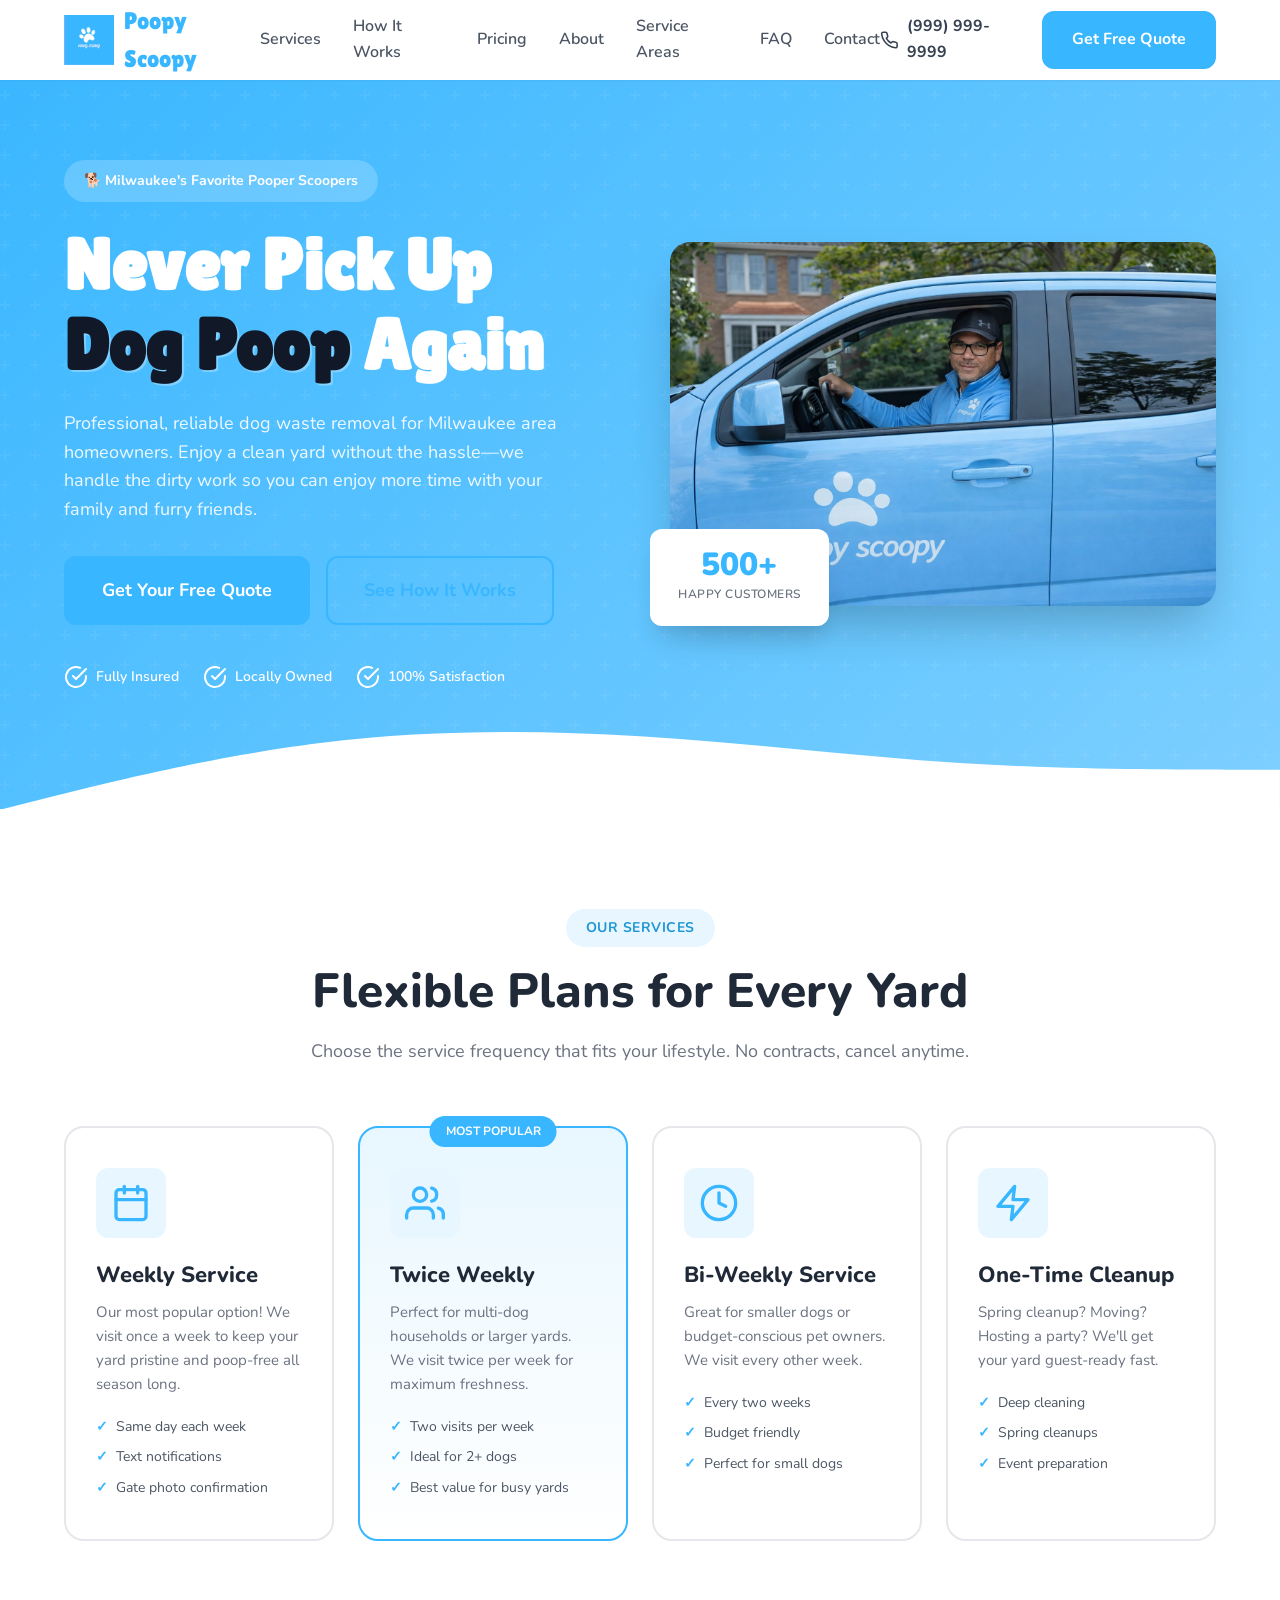
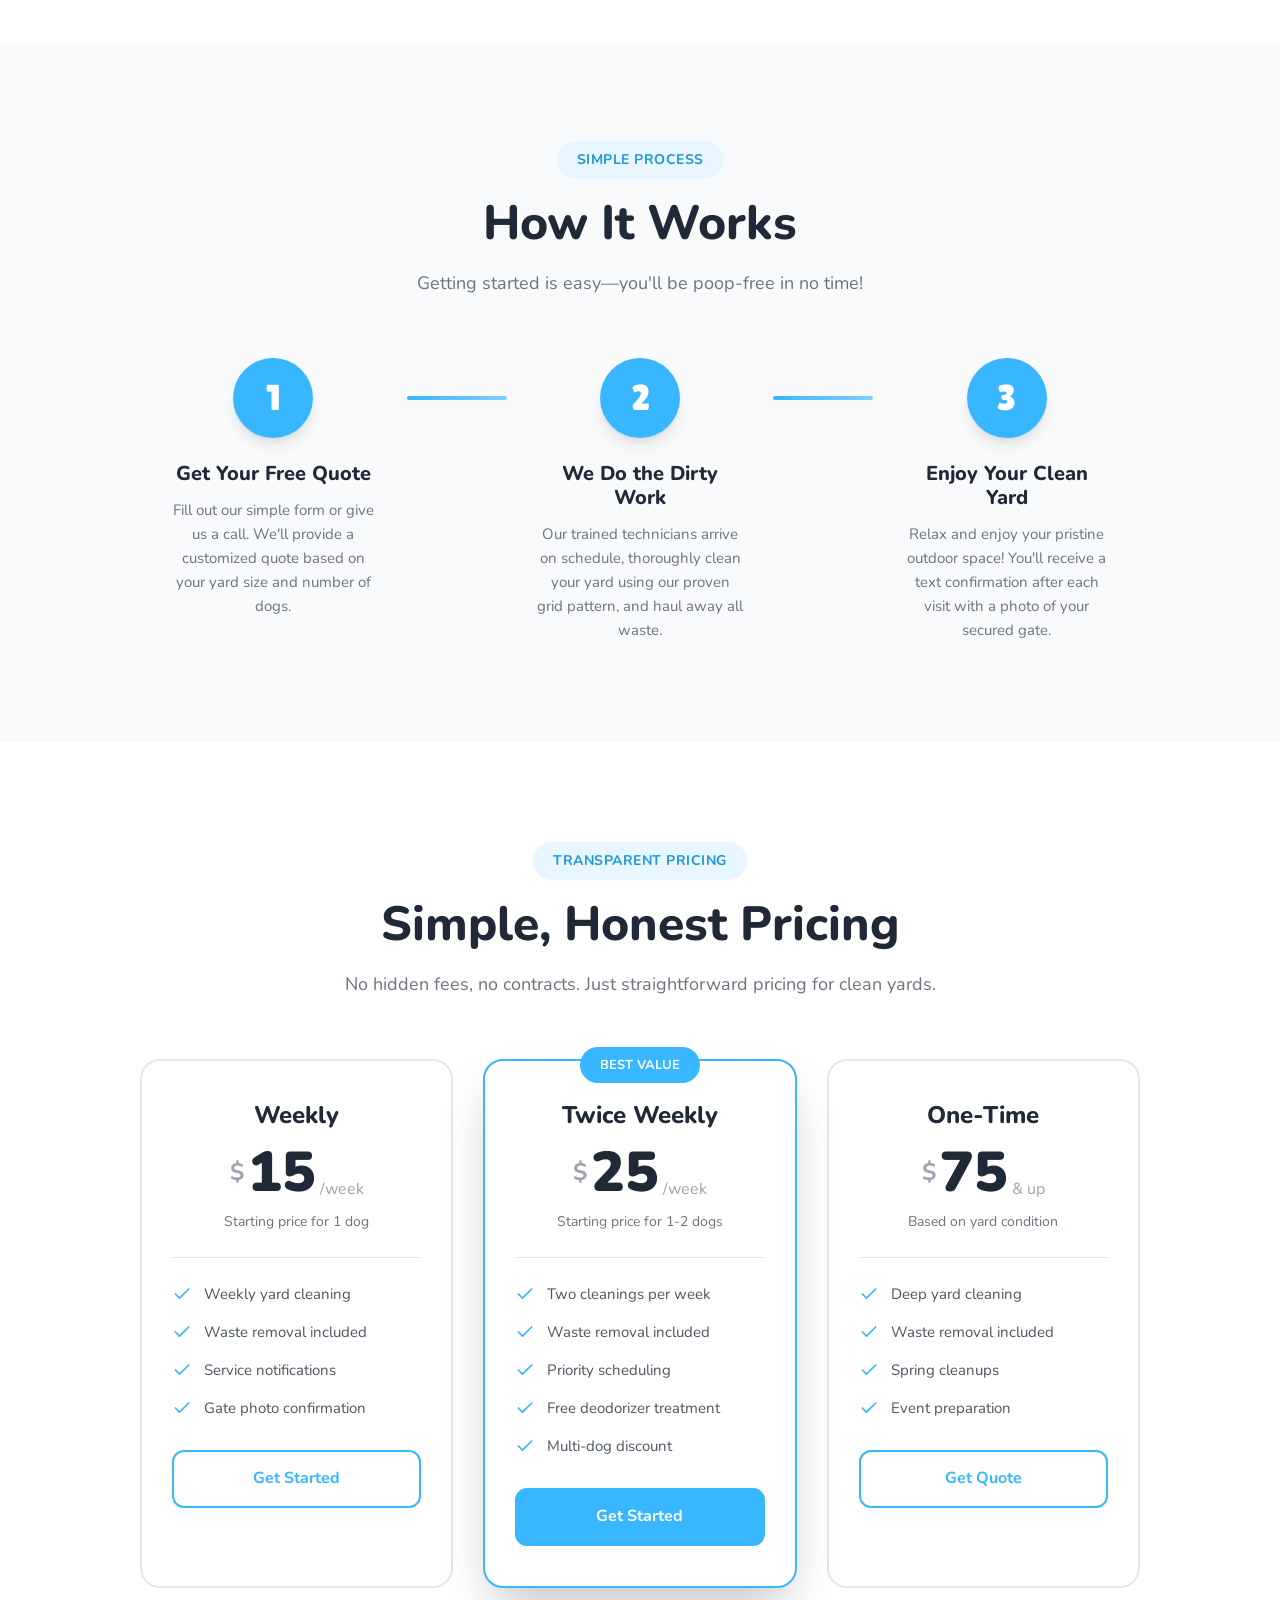
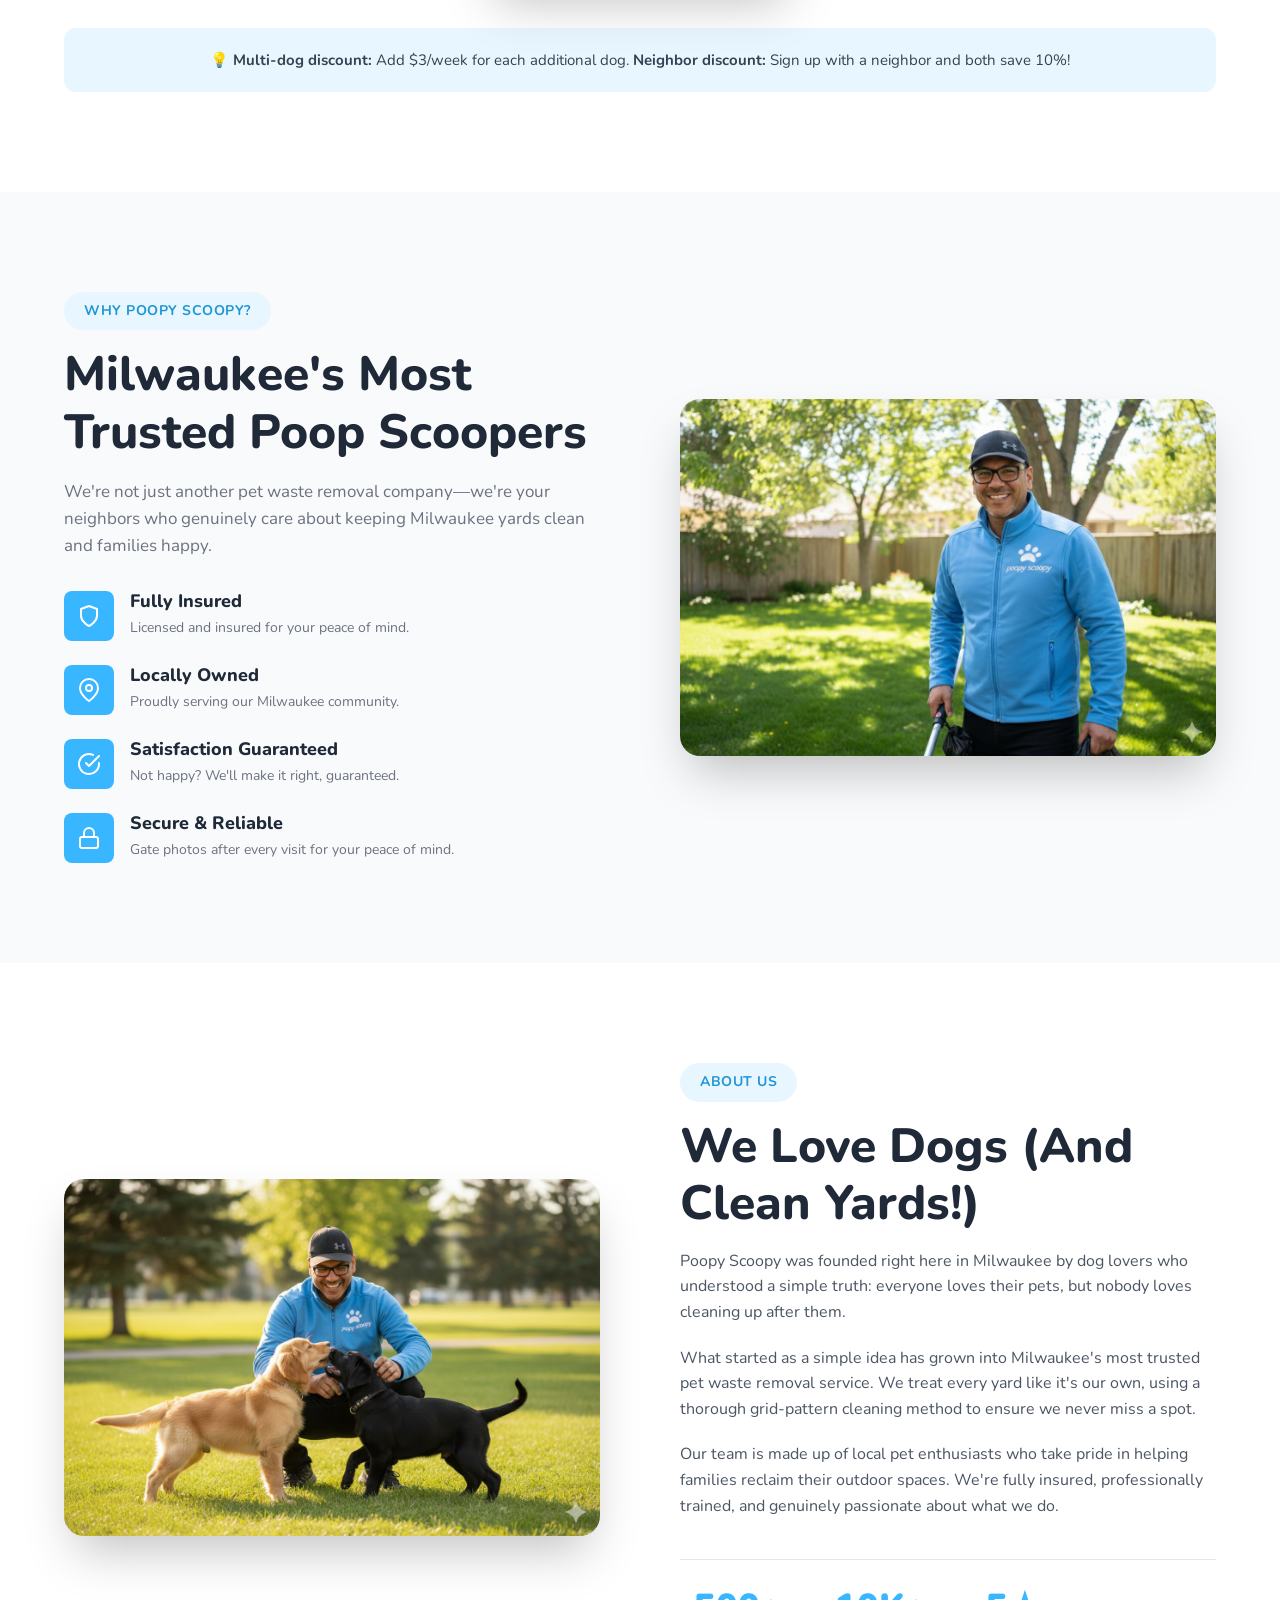
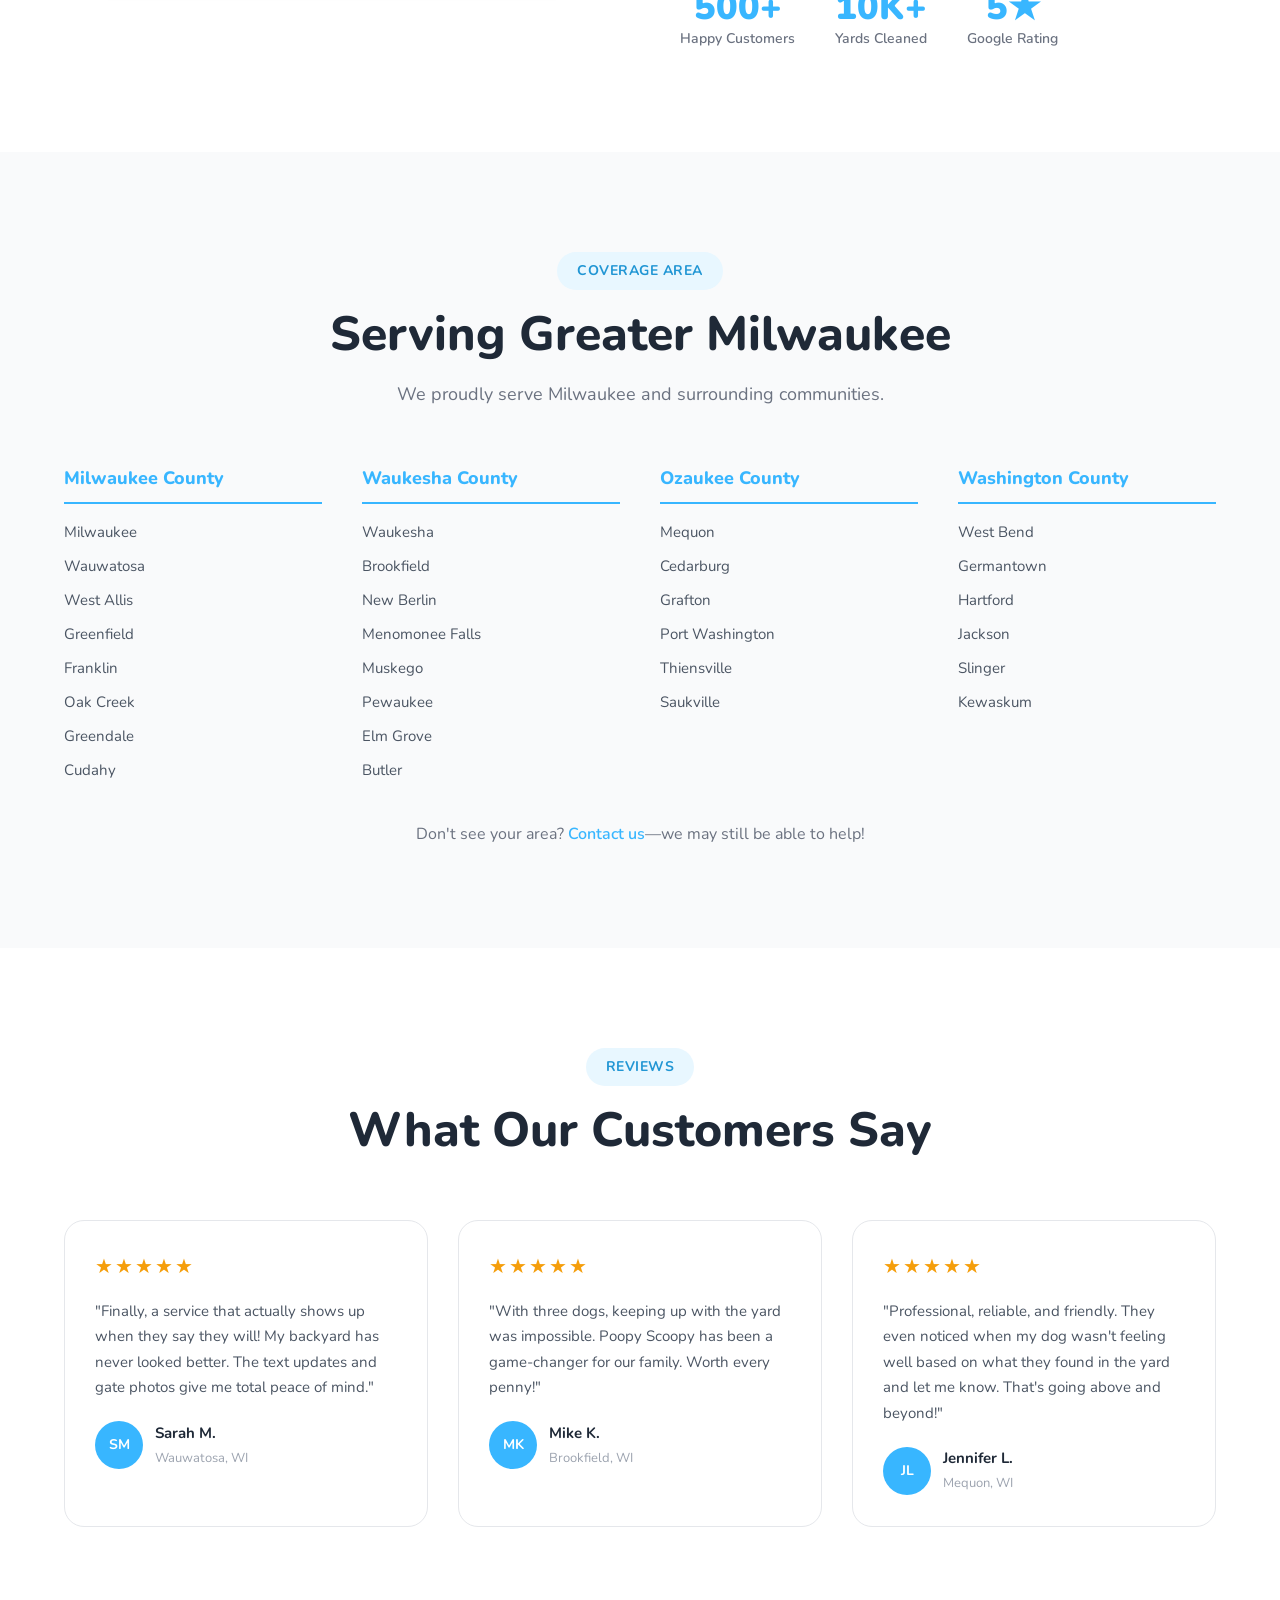
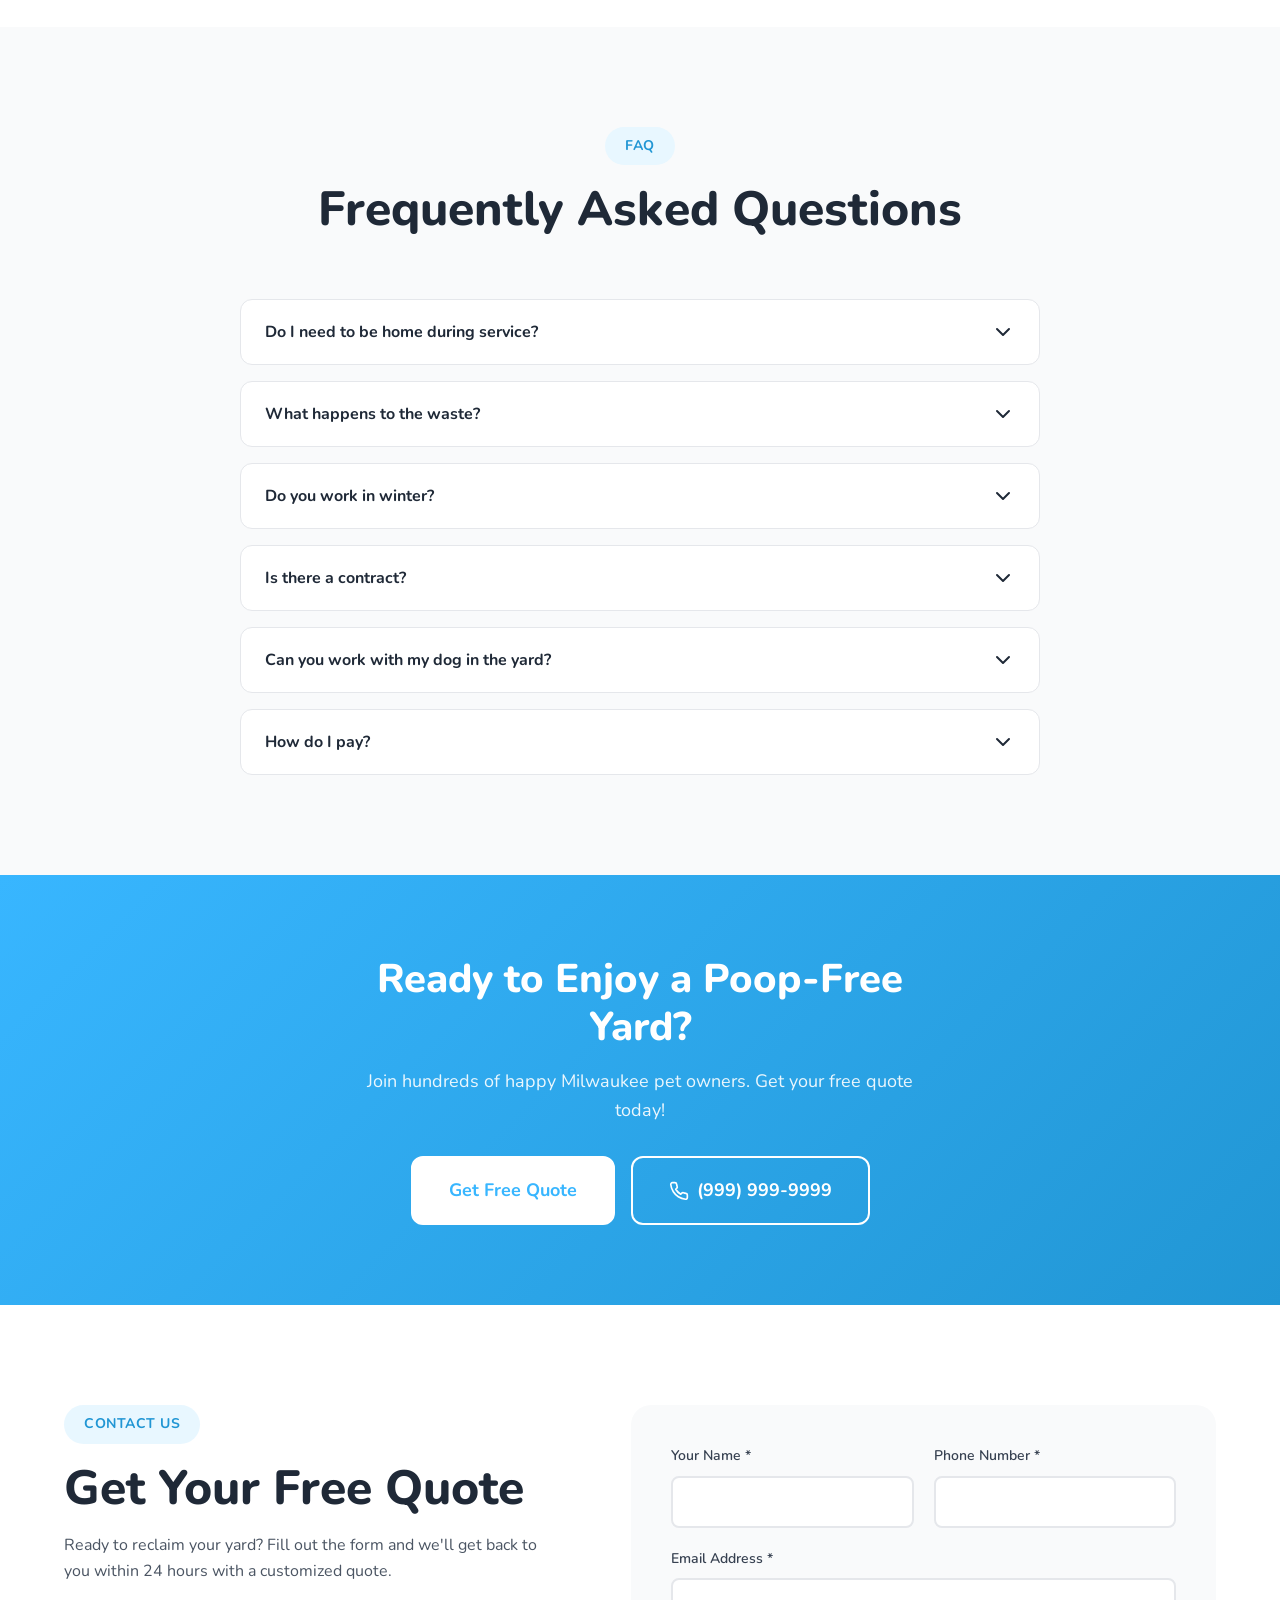
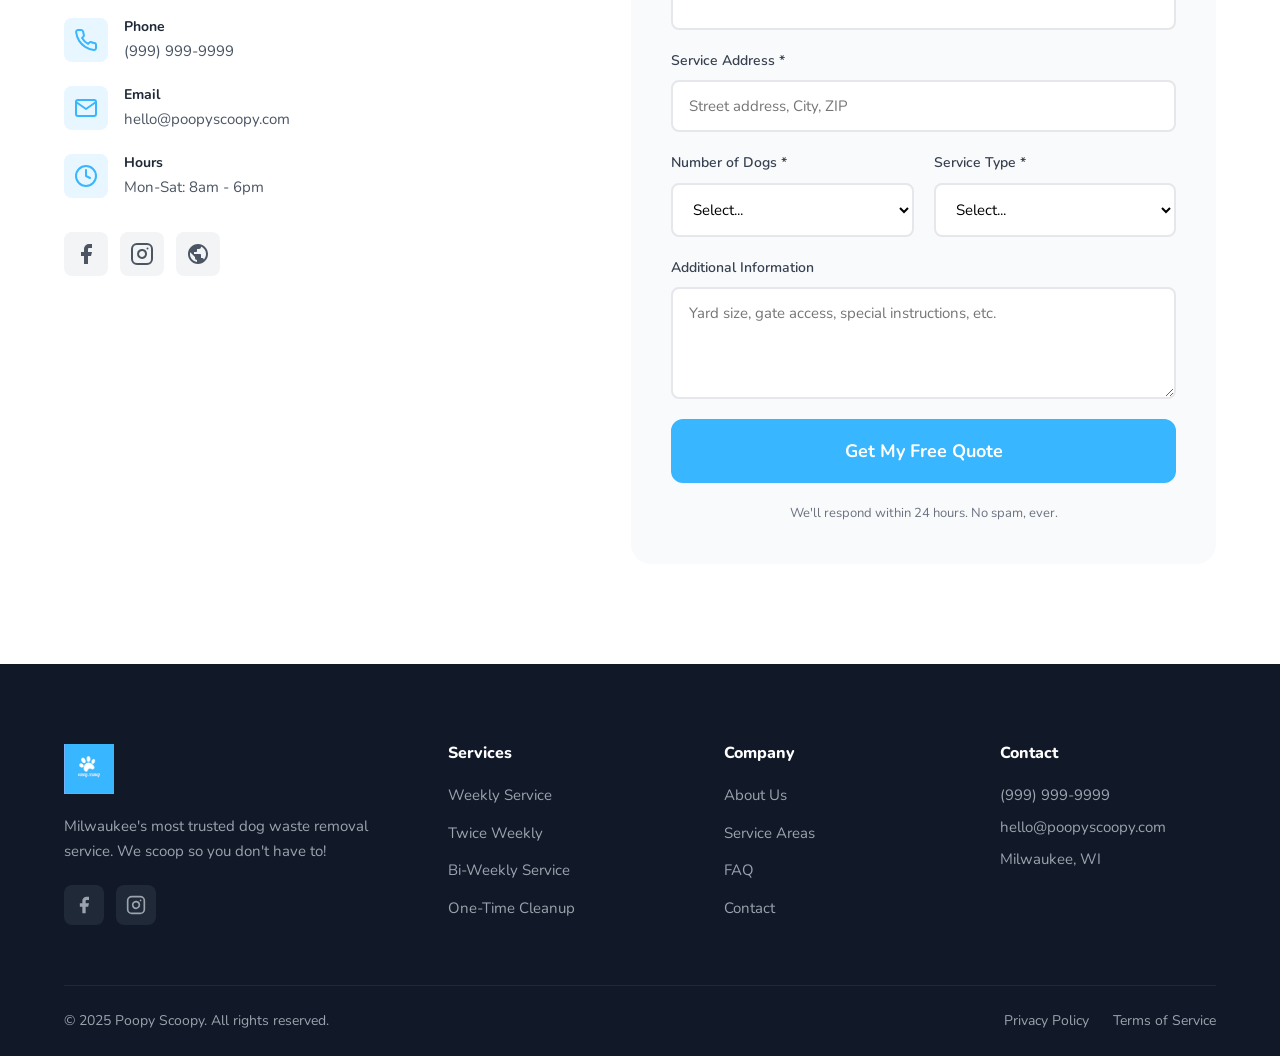
==== commit 671b8588: "Add 'Poopy Scoopy' text to website header next to logo https://claude.ai/code/session_01DZMTMPgYrgmT" ====
--- a/index.html
+++ b/index.html
@@ -17,6 +17,7 @@
         <div class="container header-container">
             <a href="#" class="logo">
                 <img src="images/logo.png" alt="Poopy Scoopy Logo">
+                <span class="logo-text">Poopy Scoopy</span>
             </a>
             <nav class="nav" id="nav">
                 <a href="#services" class="nav-link">Services</a>
--- a/styles.css
+++ b/styles.css
@@ -223,9 +223,21 @@
     height: 80px;
 }
 
+.logo {
+    display: flex;
+    align-items: center;
+    gap: 10px;
+}
+
 .logo img {
     height: 50px;
     width: auto;
+}
+
+.logo-text {
+    font-family: var(--font-display);
+    font-size: 1.5rem;
+    color: var(--primary);
 }
 
 .nav {
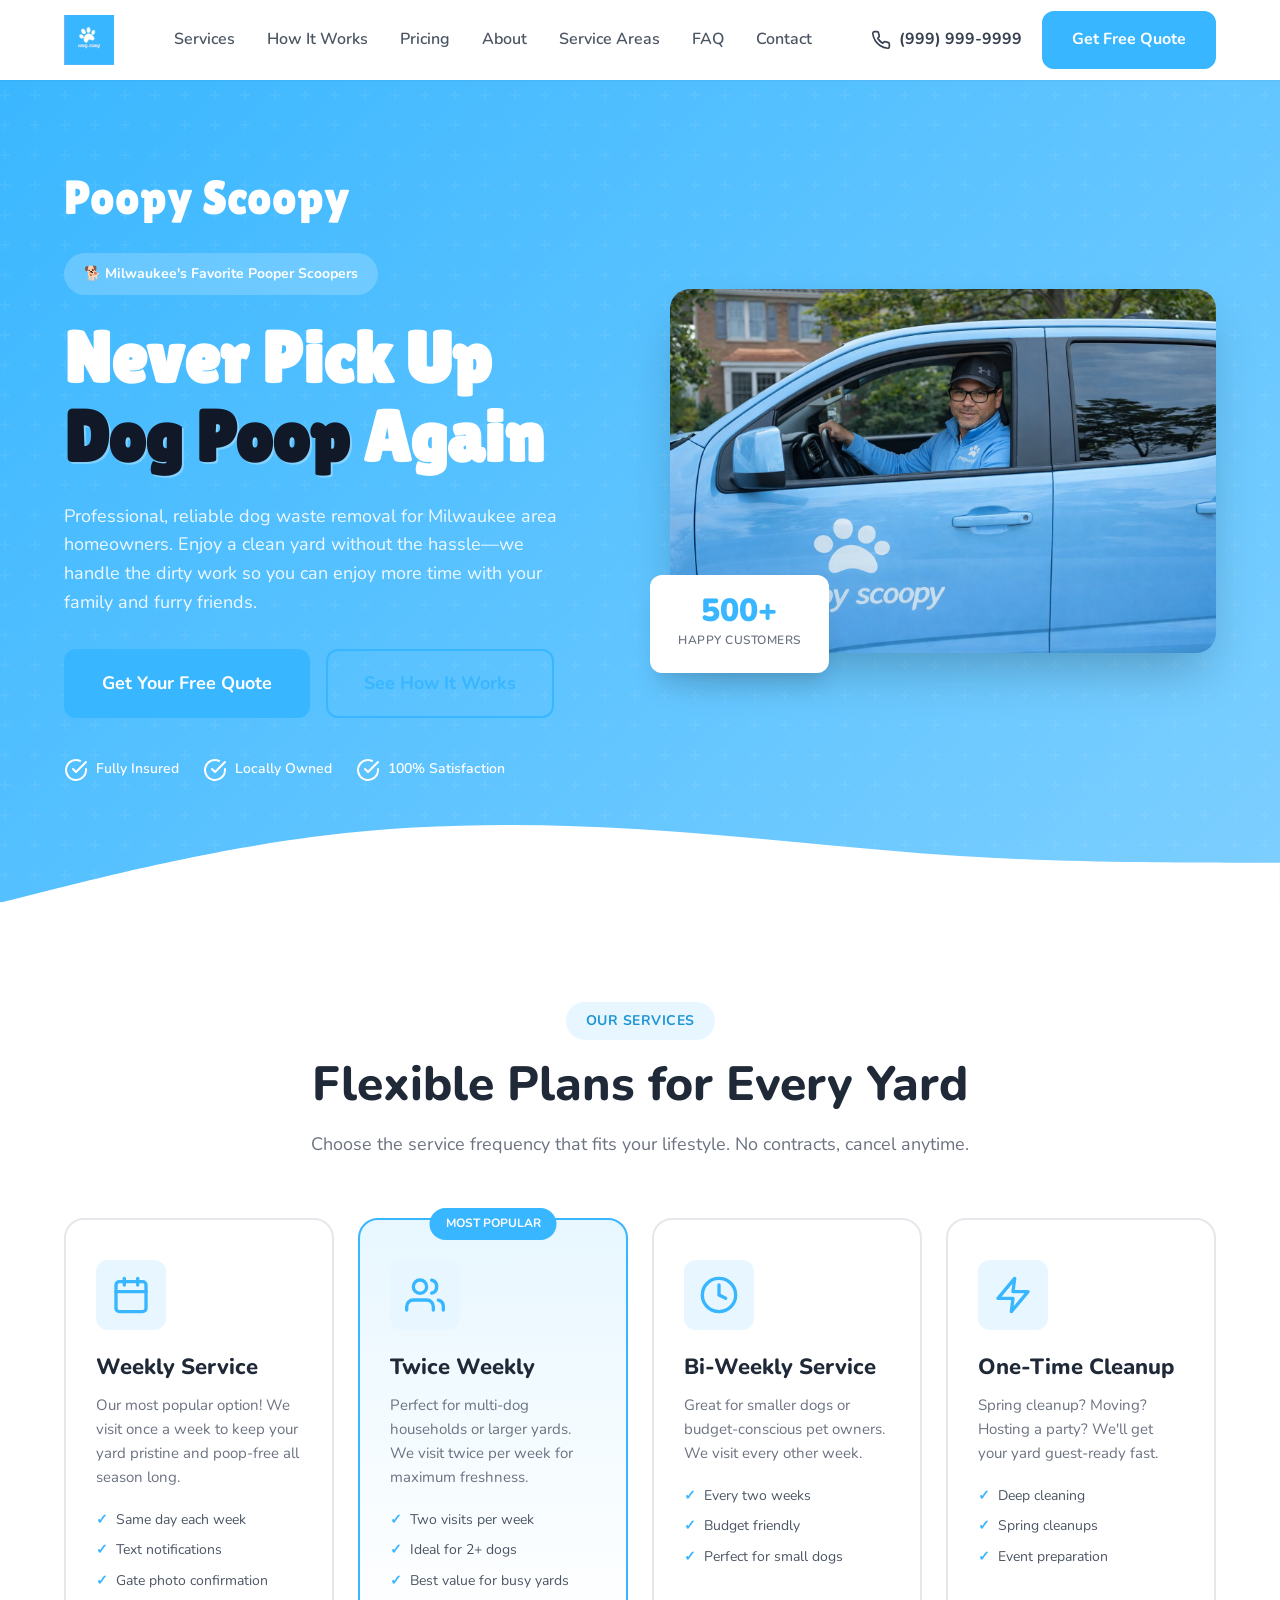
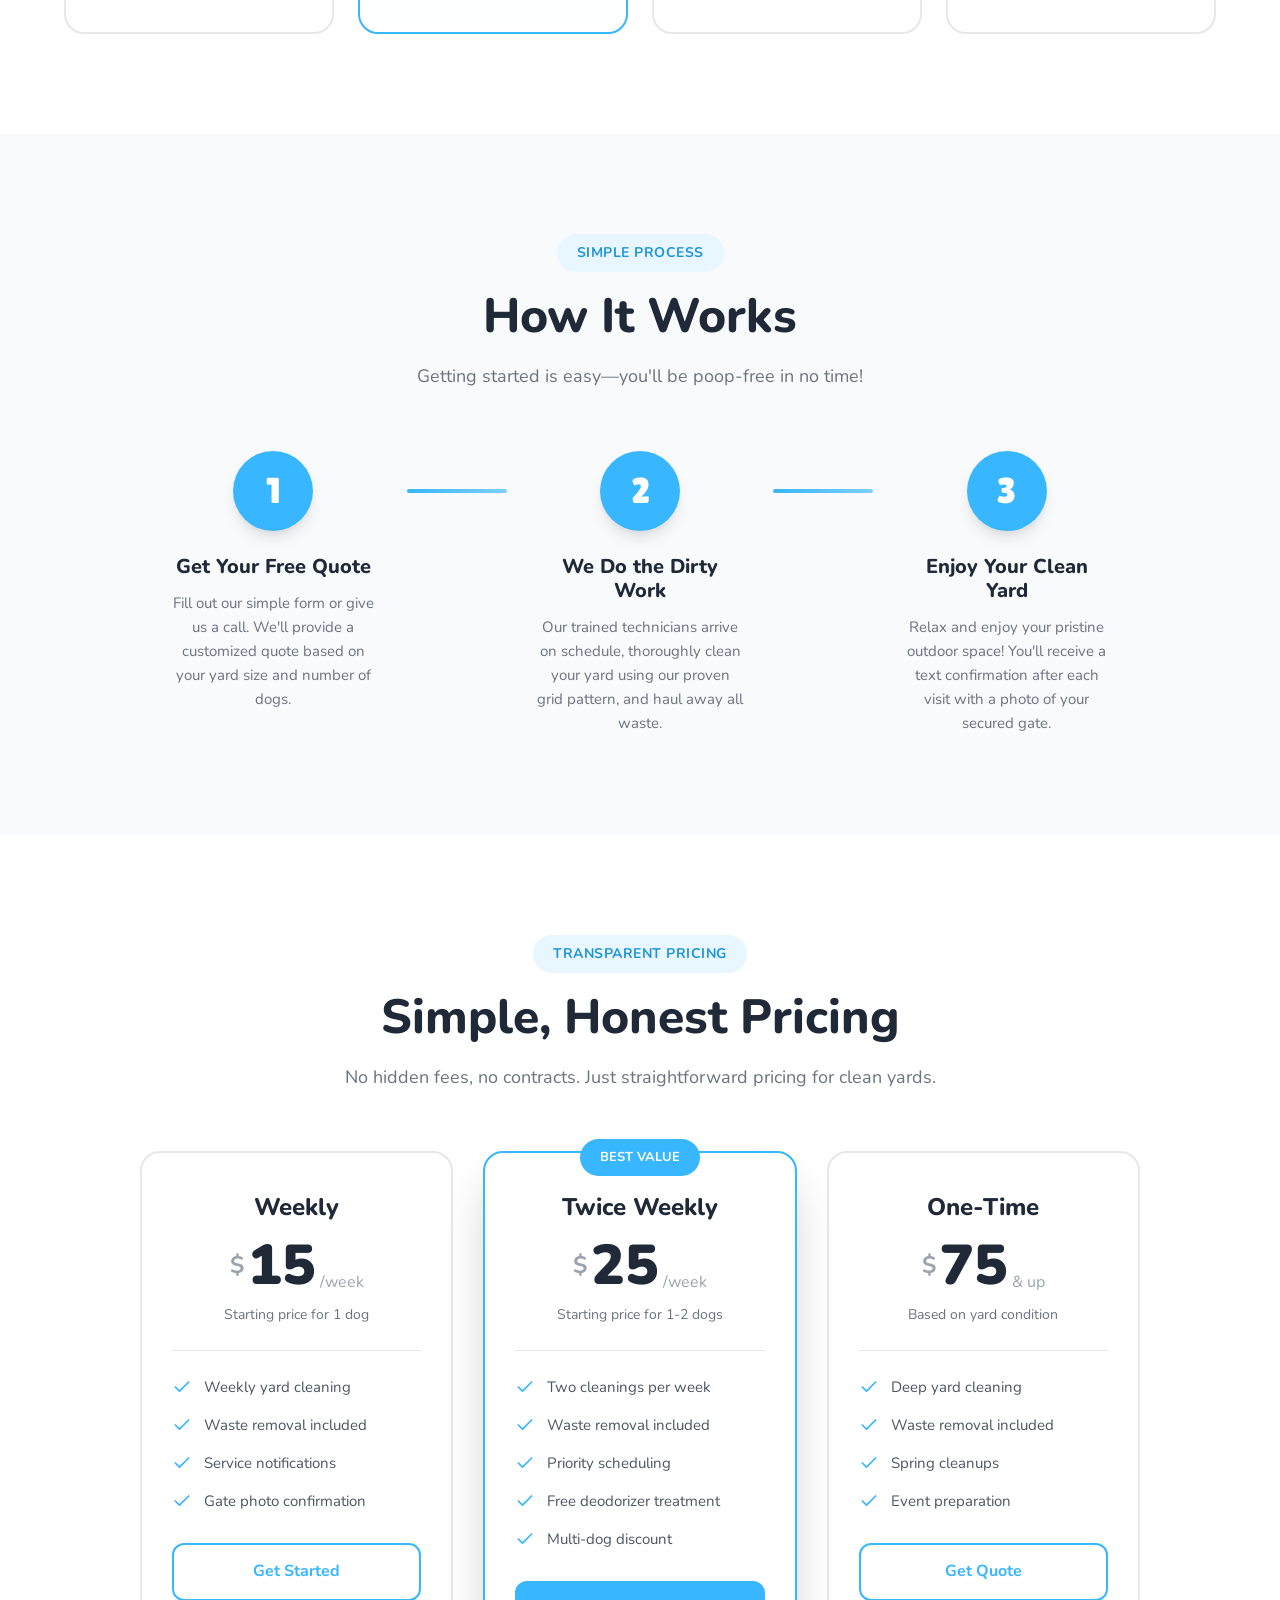
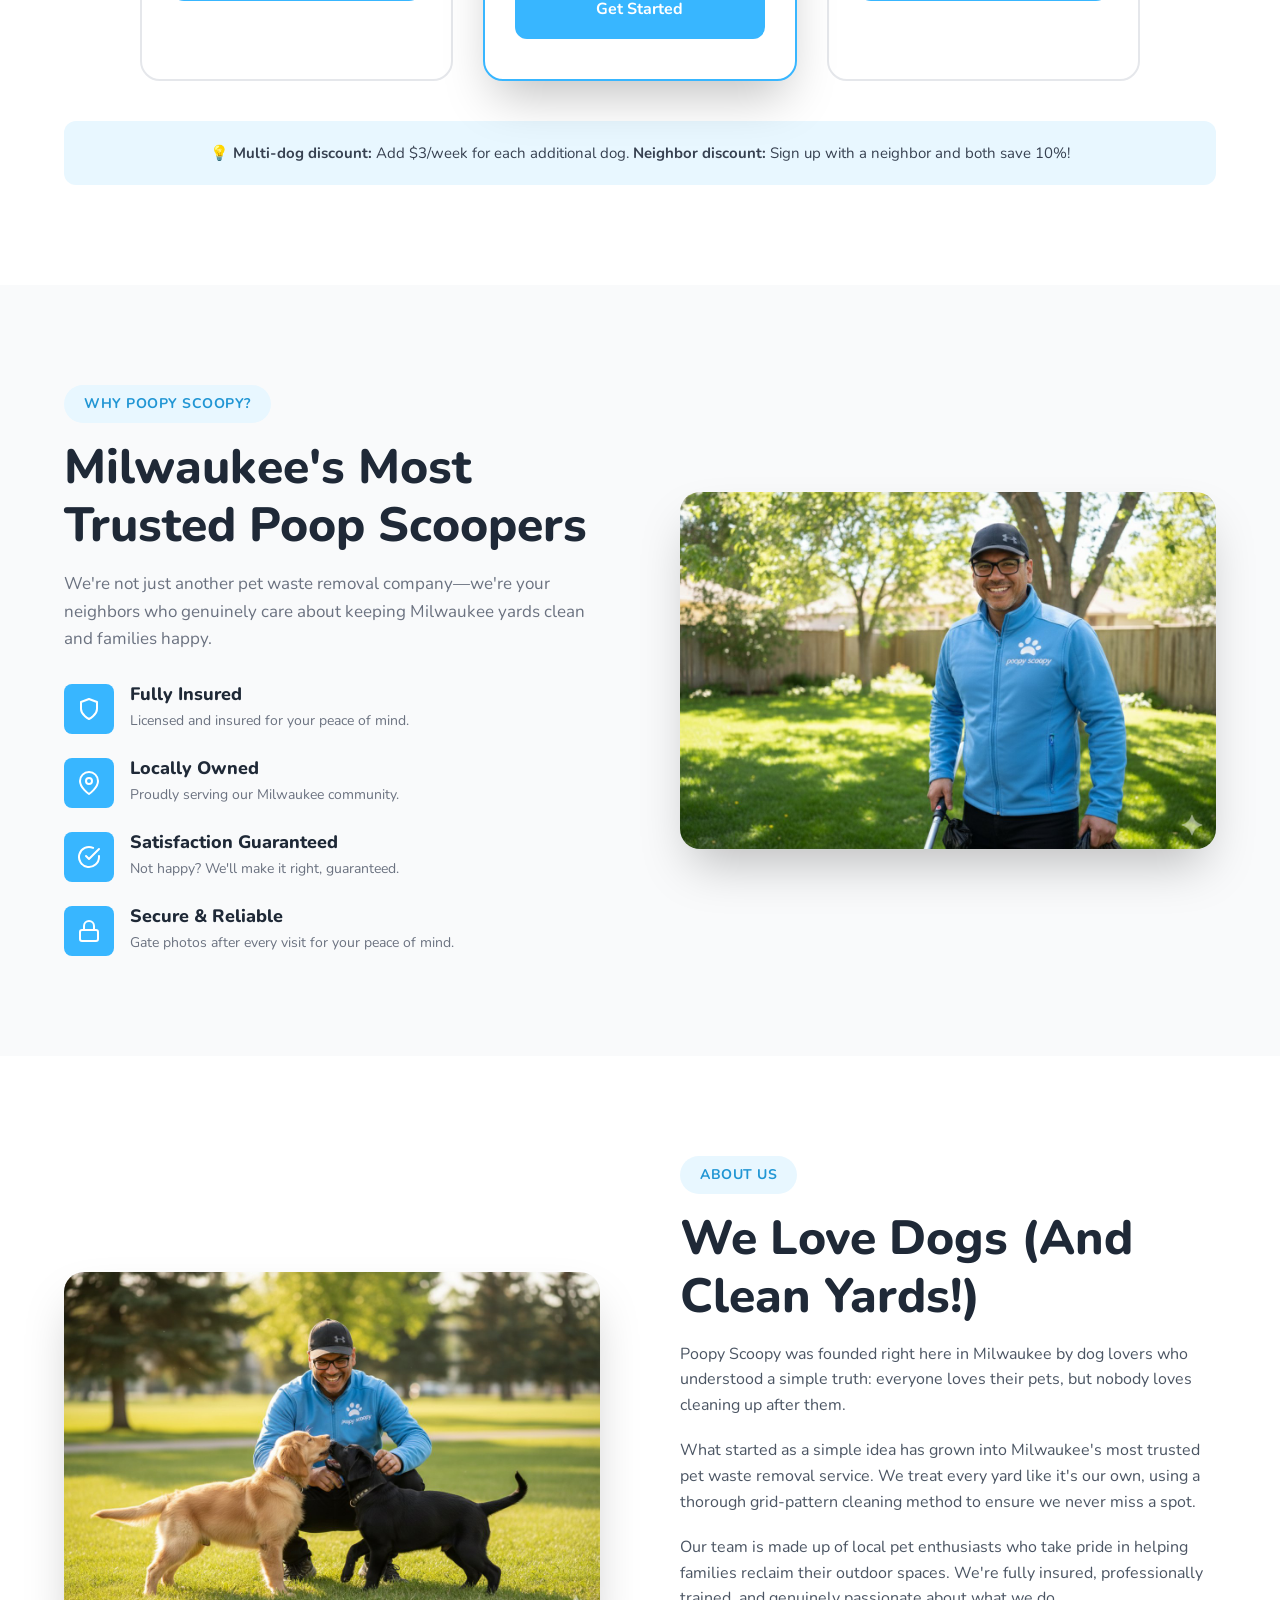
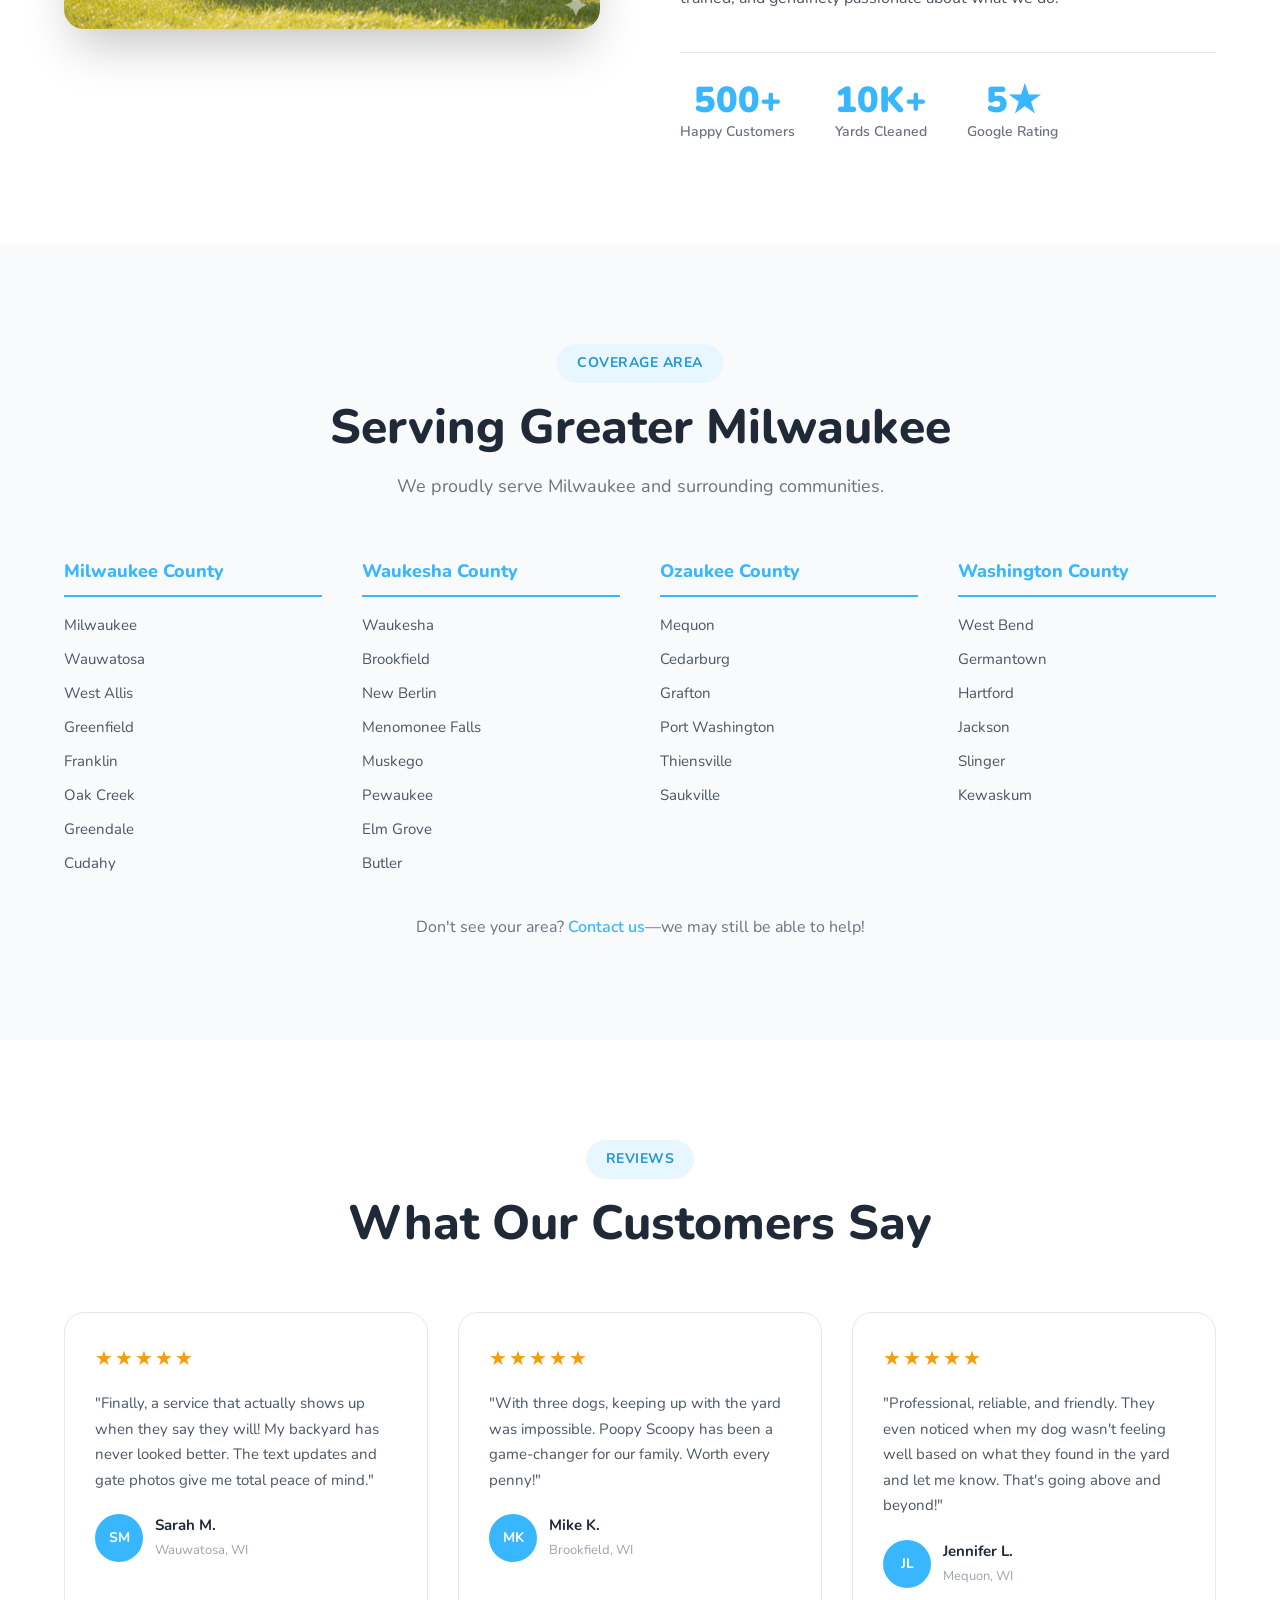
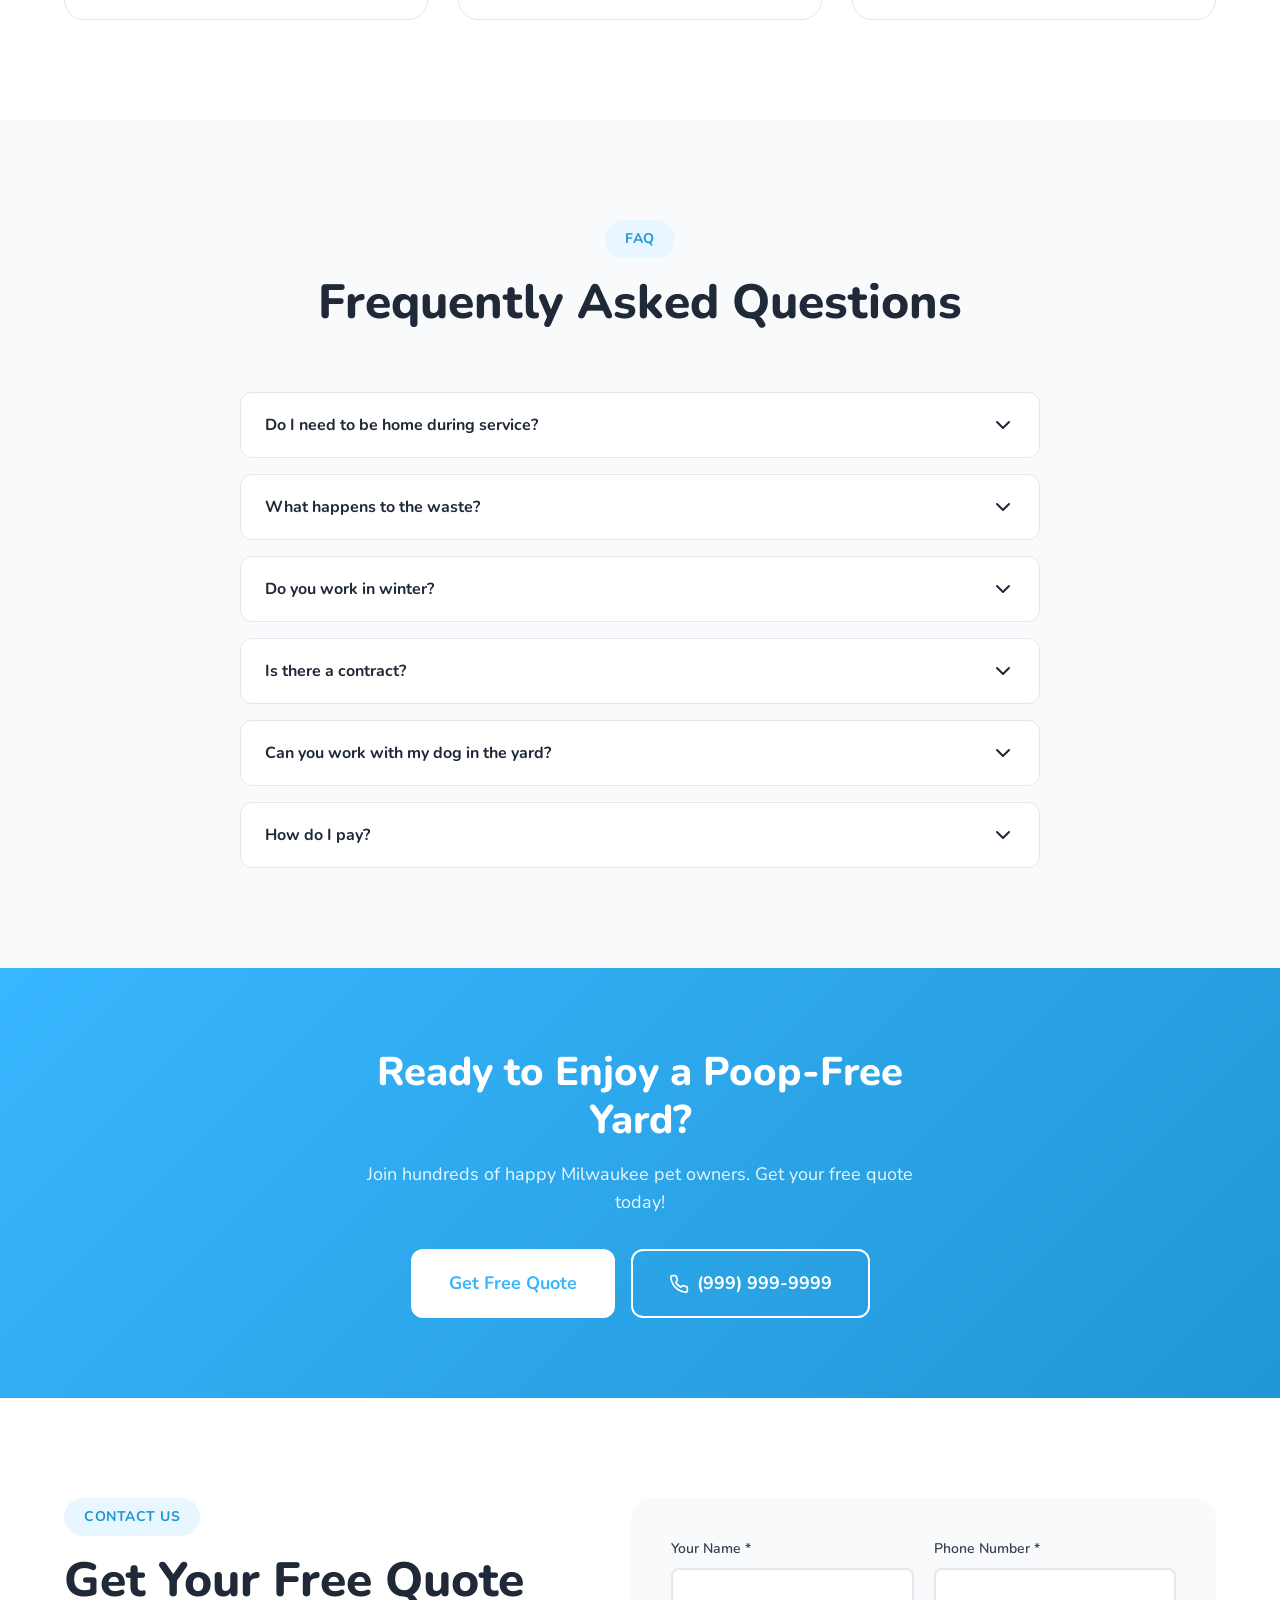
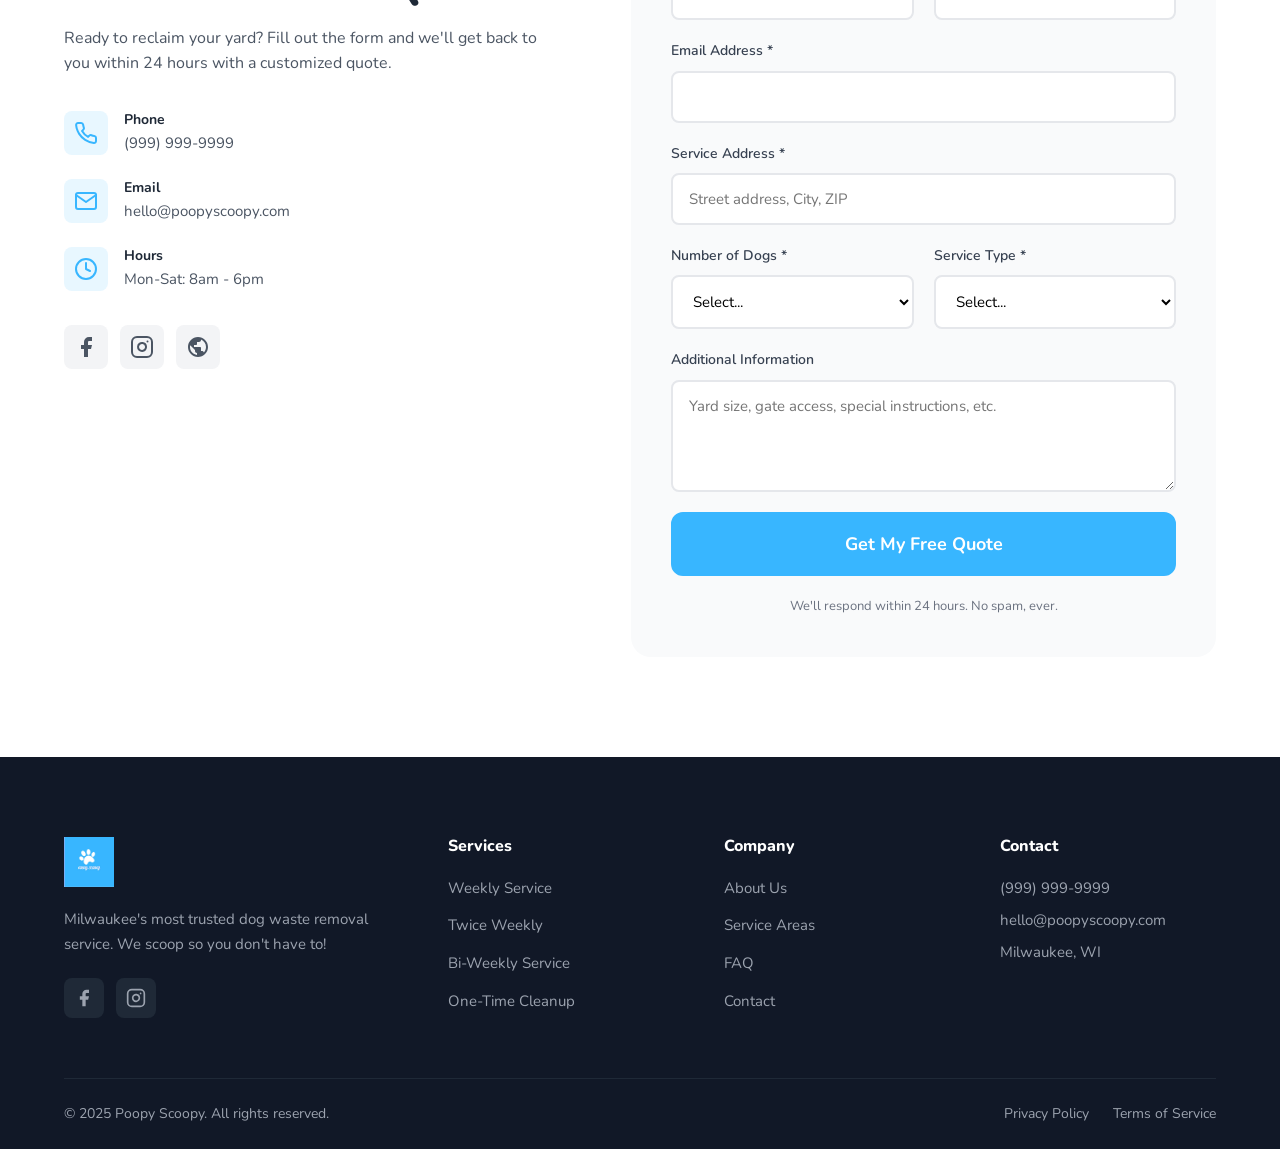
==== commit 6fd69b15: "Move 'Poopy Scoopy' branding to hero section as large white text Removed the small logo-text from th" ====
--- a/index.html
+++ b/index.html
@@ -17,7 +17,6 @@
         <div class="container header-container">
             <a href="#" class="logo">
                 <img src="images/logo.png" alt="Poopy Scoopy Logo">
-                <span class="logo-text">Poopy Scoopy</span>
             </a>
             <nav class="nav" id="nav">
                 <a href="#services" class="nav-link">Services</a>
@@ -48,6 +47,7 @@
         <div class="hero-bg"></div>
         <div class="container hero-container">
             <div class="hero-content">
+                <div class="hero-brand">Poopy Scoopy</div>
                 <div class="hero-badge">🐕 Milwaukee's Favorite Pooper Scoopers</div>
                 <h1 class="hero-title">Never Pick Up<br><span class="highlight">Dog Poop</span> Again</h1>
                 <p class="hero-subtitle">Professional, reliable dog waste removal for Milwaukee area homeowners. Enjoy a clean yard without the hassle—we handle the dirty work so you can enjoy more time with your family and furry friends.</p>
--- a/styles.css
+++ b/styles.css
@@ -223,21 +223,9 @@
     height: 80px;
 }
 
-.logo {
-    display: flex;
-    align-items: center;
-    gap: 10px;
-}
-
 .logo img {
     height: 50px;
     width: auto;
-}
-
-.logo-text {
-    font-family: var(--font-display);
-    font-size: 1.5rem;
-    color: var(--primary);
 }
 
 .nav {
@@ -328,6 +316,14 @@
     align-items: center;
     position: relative;
     z-index: 1;
+}
+
+.hero-brand {
+    font-family: var(--font-display);
+    font-size: 3rem;
+    color: var(--white);
+    margin-bottom: 16px;
+    animation: fadeInUp 0.4s ease forwards;
 }
 
 .hero-badge {
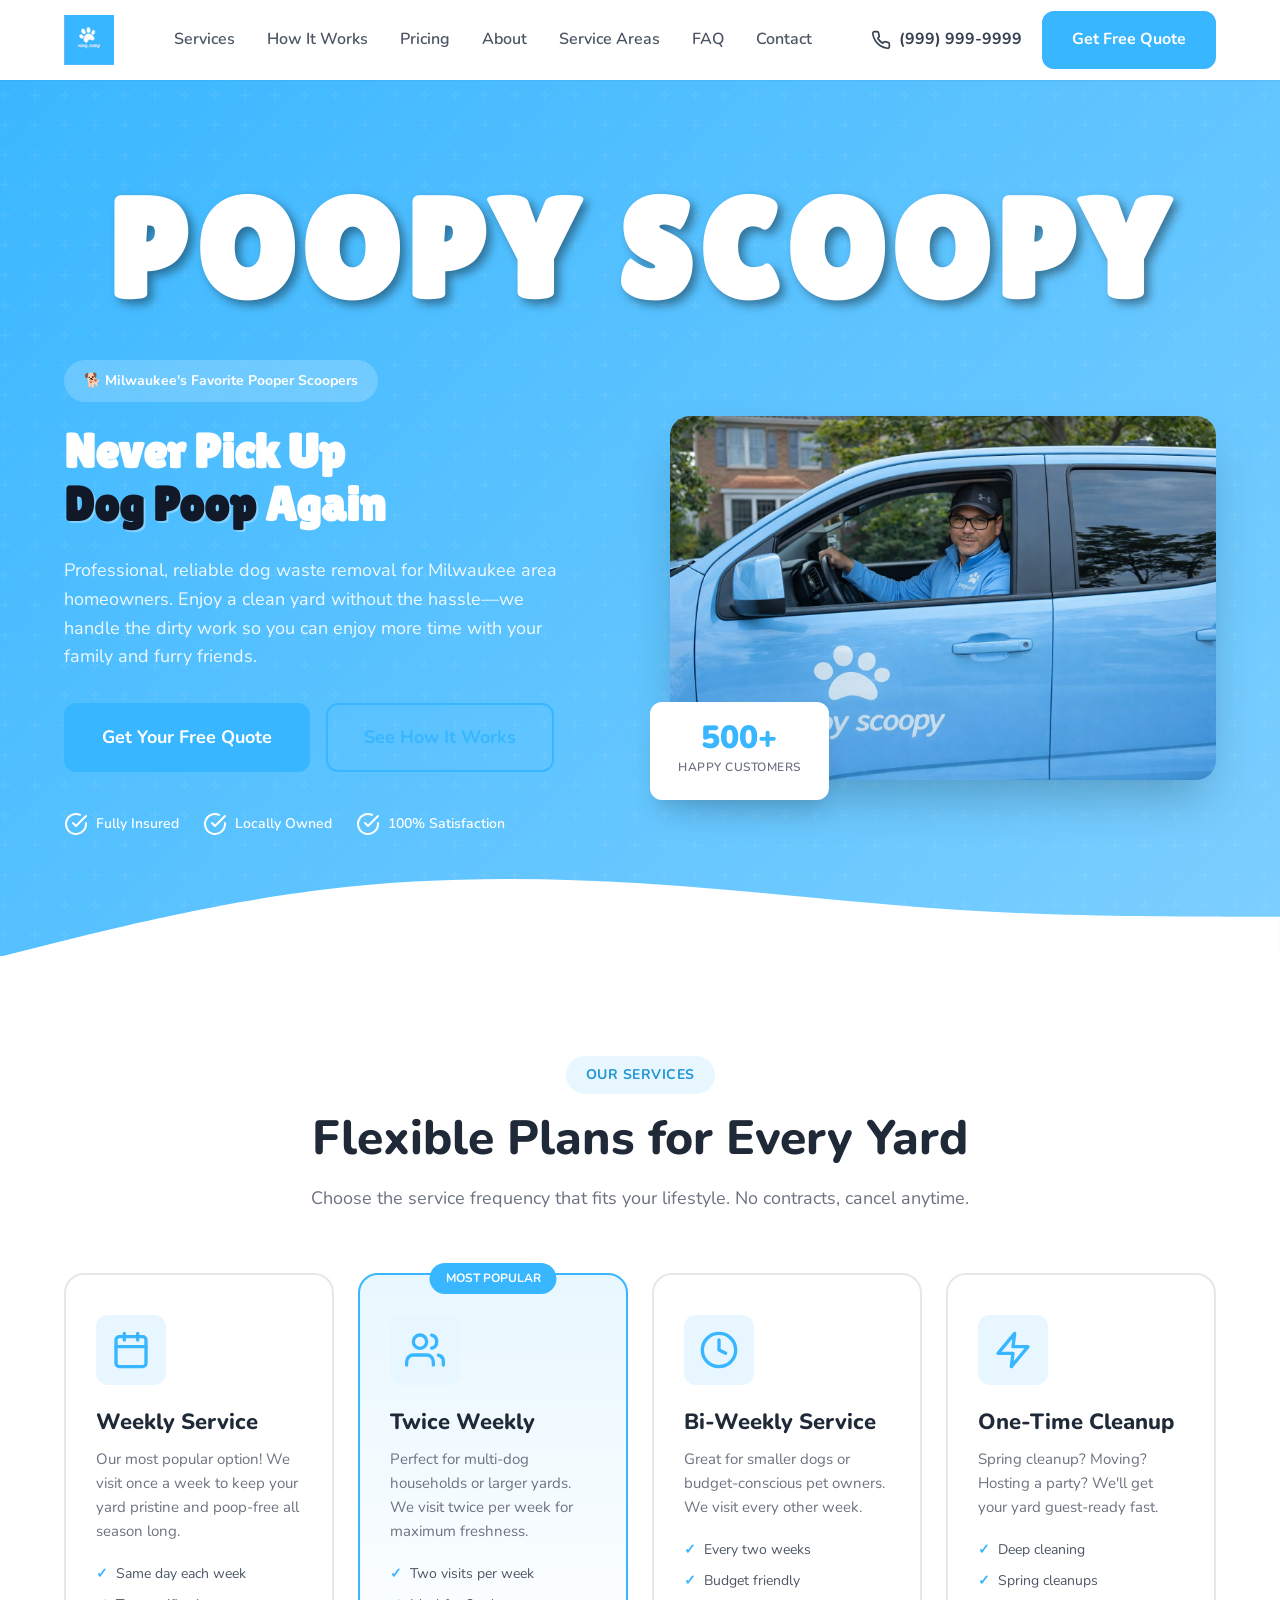
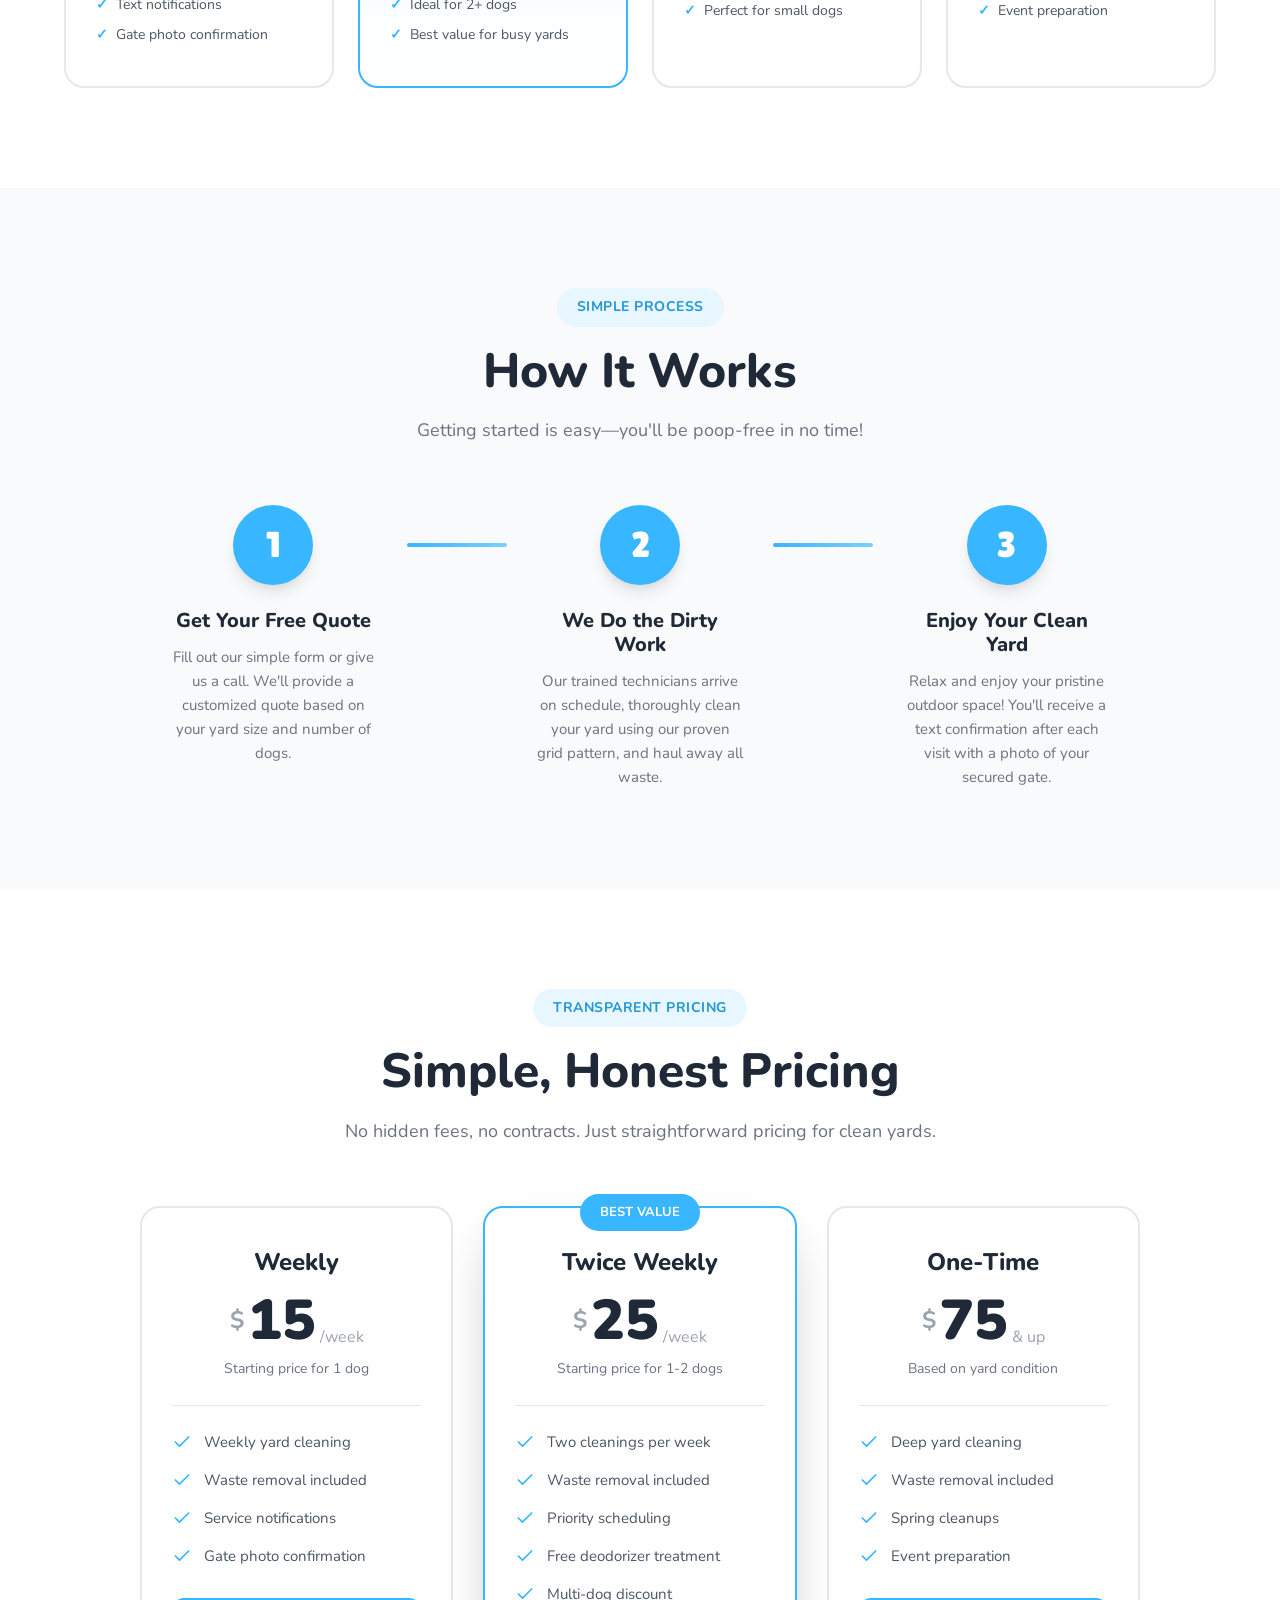
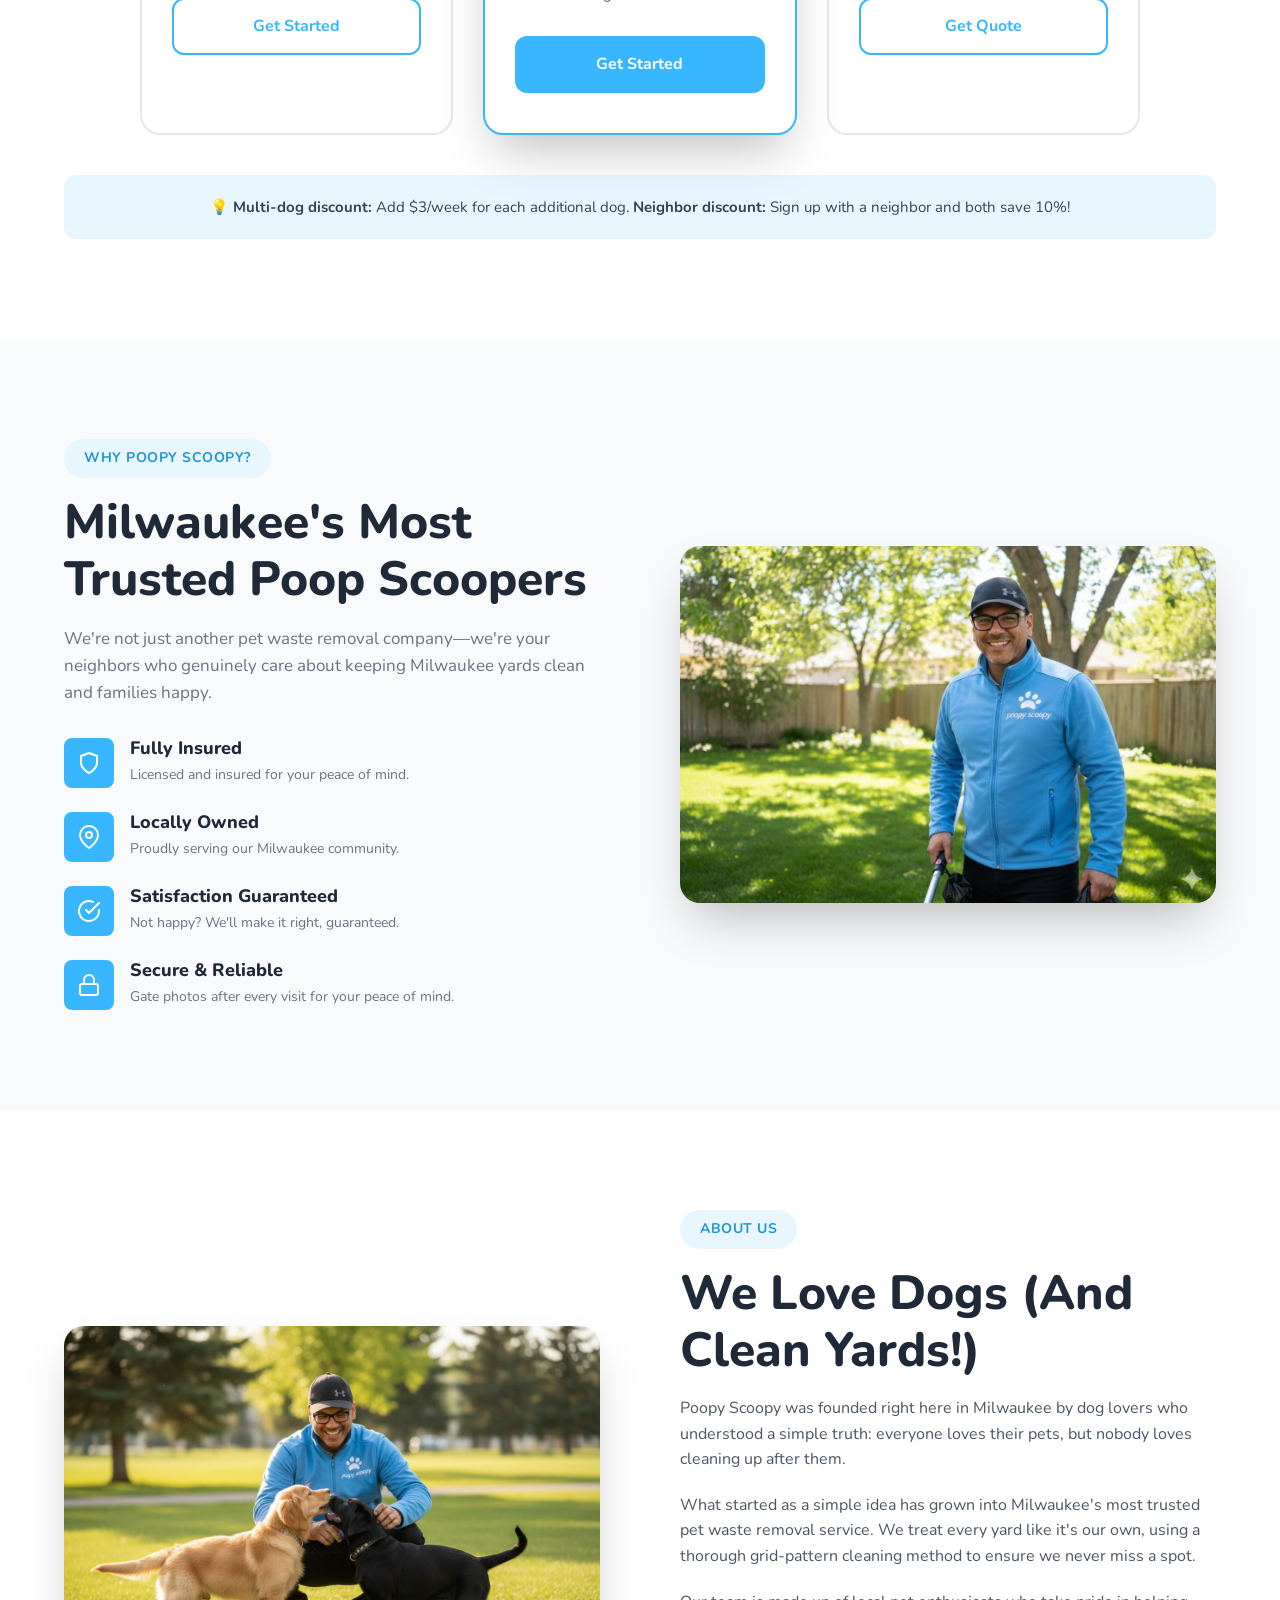
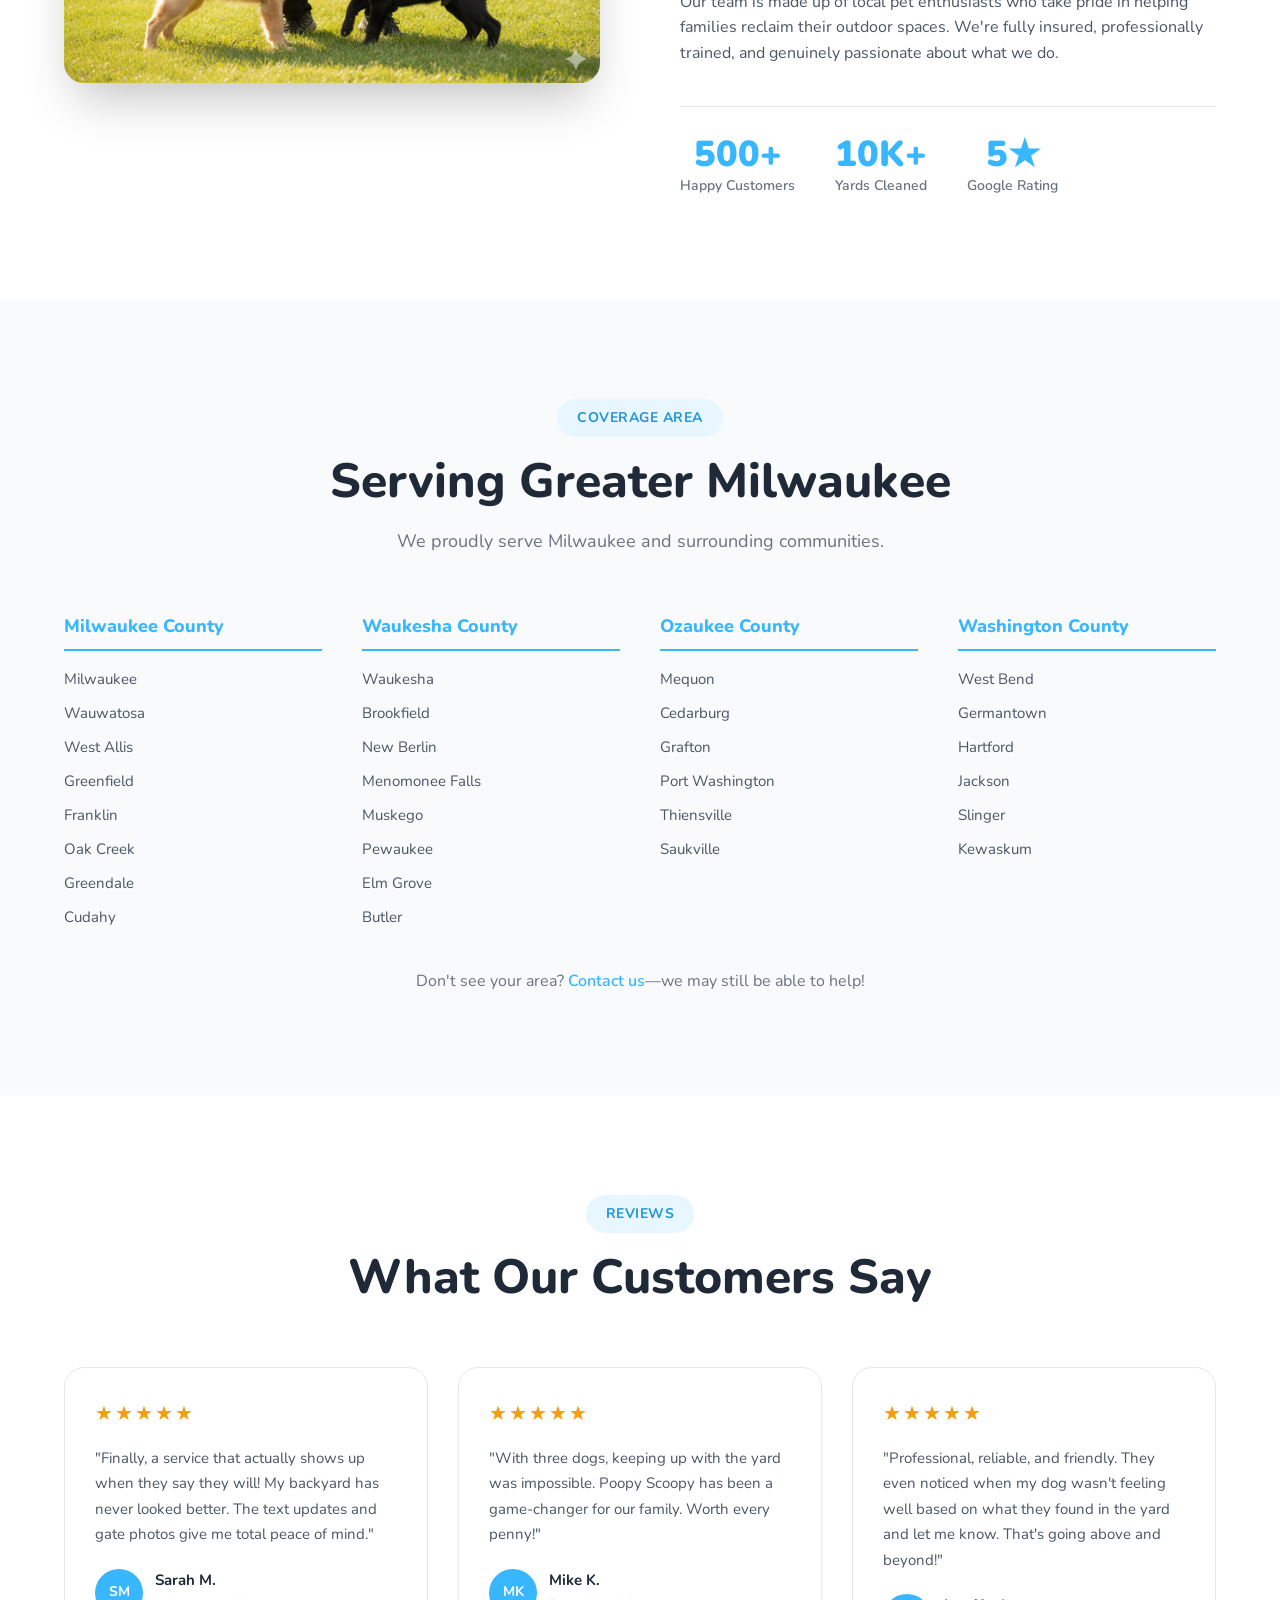
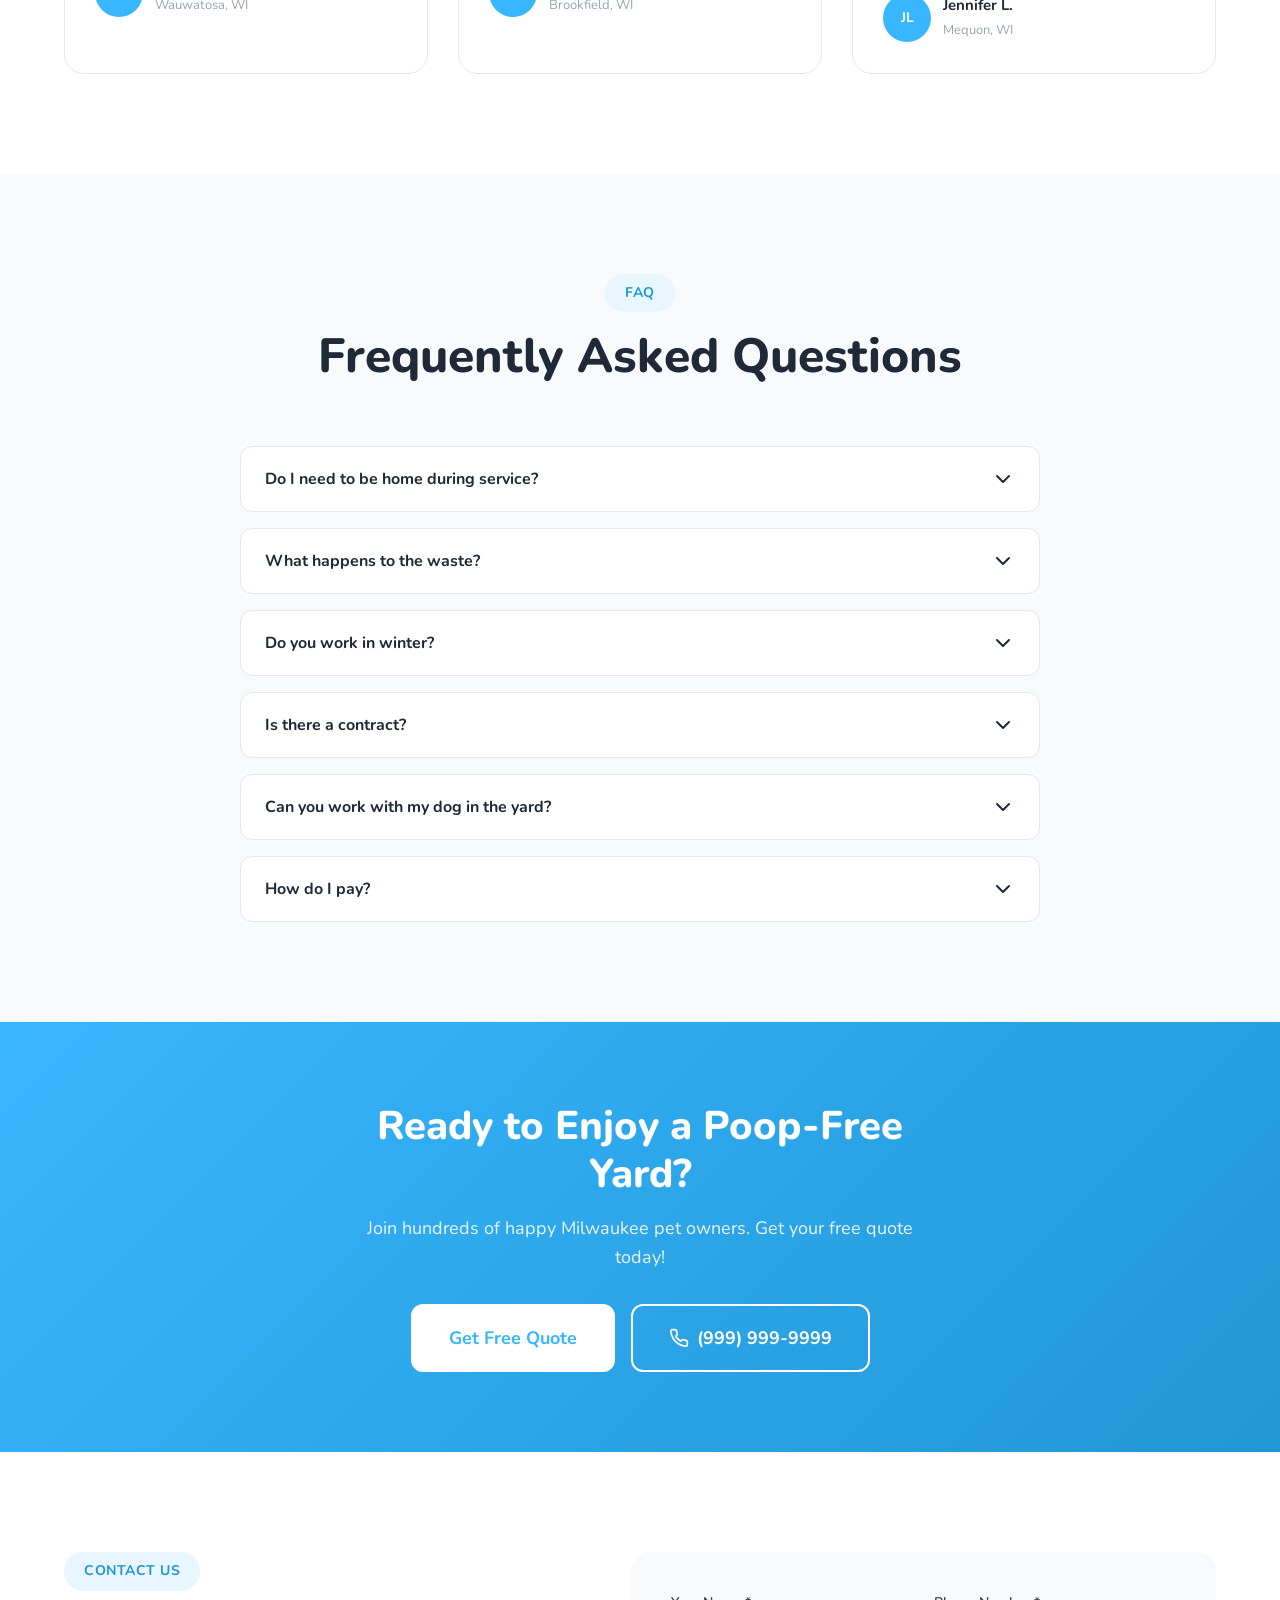
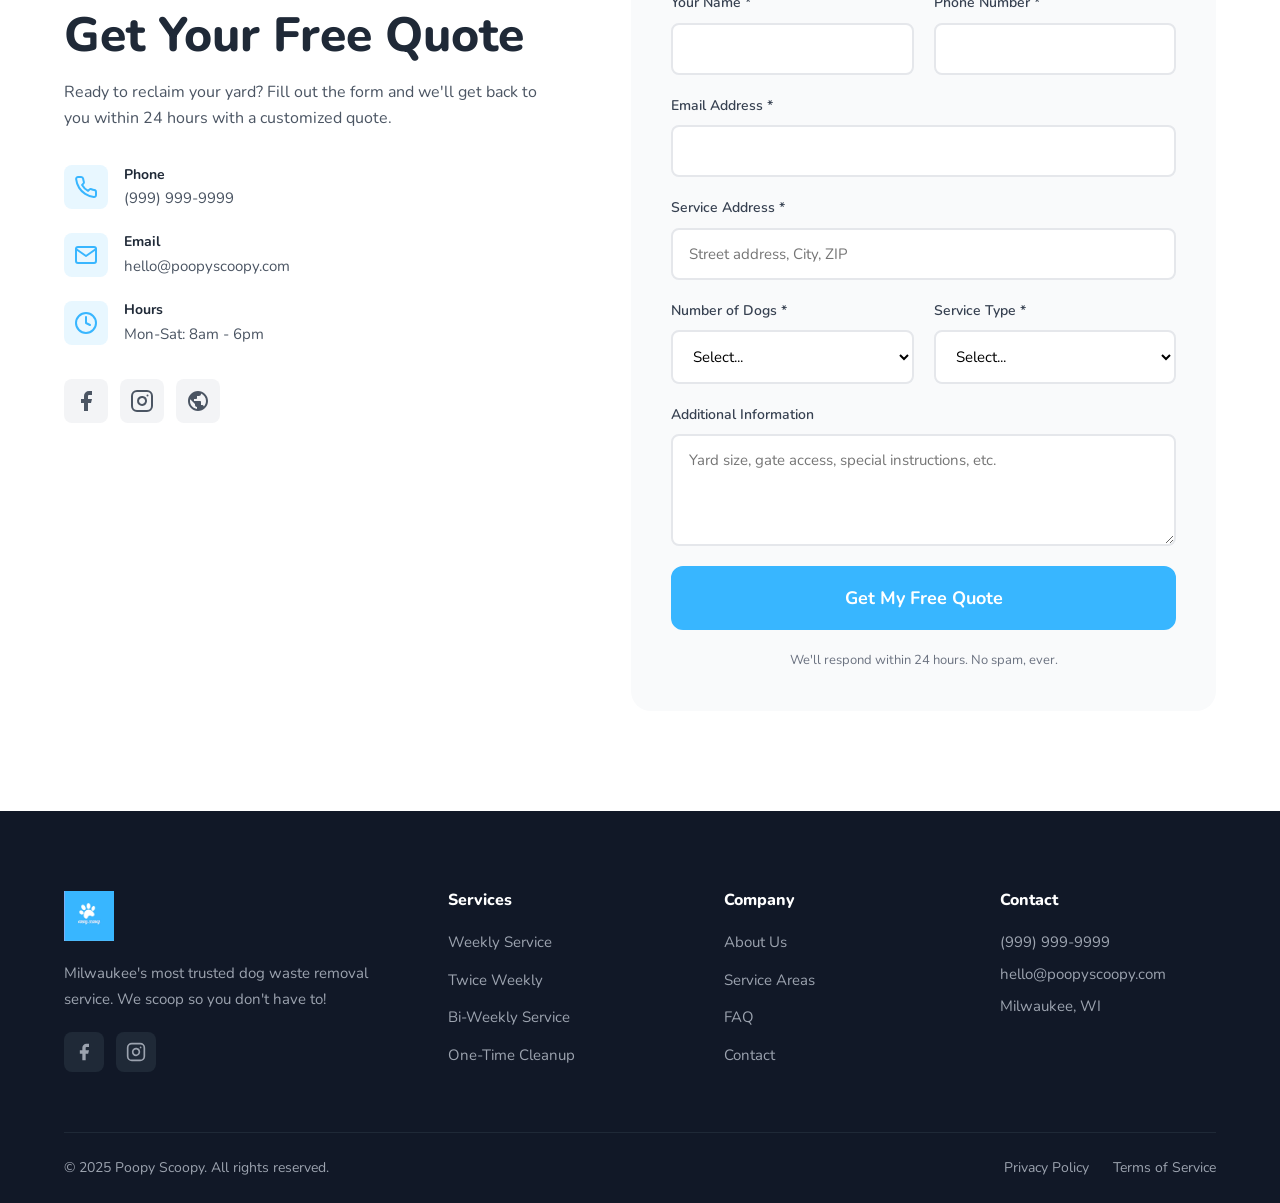
==== commit b50fa685: "Add files via upload" ====
--- a/index.html
+++ b/index.html
@@ -45,11 +45,16 @@
     <!-- Hero Section -->
     <section class="hero">
         <div class="hero-bg"></div>
+        
+        <!-- NEW BIG TITLE BANNER -->
+        <div class="big-title-banner">
+            <h1 class="big-title-text">POOPY SCOOPY</h1>
+        </div>
+        
         <div class="container hero-container">
             <div class="hero-content">
-                <div class="hero-brand">Poopy Scoopy</div>
                 <div class="hero-badge">🐕 Milwaukee's Favorite Pooper Scoopers</div>
-                <h1 class="hero-title">Never Pick Up<br><span class="highlight">Dog Poop</span> Again</h1>
+                <h2 class="hero-title">Never Pick Up<br><span class="highlight">Dog Poop</span> Again</h2>
                 <p class="hero-subtitle">Professional, reliable dog waste removal for Milwaukee area homeowners. Enjoy a clean yard without the hassle—we handle the dirty work so you can enjoy more time with your family and furry friends.</p>
                 <div class="hero-cta">
                     <a href="#contact" class="btn btn-primary btn-lg">Get Your Free Quote</a>
--- a/styles.css
+++ b/styles.css
@@ -318,12 +318,49 @@
     z-index: 1;
 }
 
-.hero-brand {
-    font-family: var(--font-display);
-    font-size: 3rem;
-    color: var(--white);
-    margin-bottom: 16px;
-    animation: fadeInUp 0.4s ease forwards;
+/* ============================================
+   BIG TITLE BANNER - POOPY SCOOPY
+   ============================================ */
+.big-title-banner {
+    width: 100%;
+    text-align: center;
+    padding: 20px 0 40px 0;
+    position: relative;
+    z-index: 10;
+}
+
+.big-title-text {
+    font-family: 'Lilita One', var(--font-display), cursive;
+    font-size: 140px !important;
+    color: #ffffff !important;
+    margin: 0 !important;
+    padding: 0 !important;
+    text-shadow: 5px 5px 10px rgba(0,0,0,0.4) !important;
+    letter-spacing: 8px !important;
+    line-height: 1 !important;
+    text-transform: uppercase !important;
+    animation: fadeInUp 0.5s ease forwards;
+}
+
+@media (max-width: 1200px) {
+    .big-title-text {
+        font-size: 100px !important;
+        letter-spacing: 5px !important;
+    }
+}
+
+@media (max-width: 768px) {
+    .big-title-text {
+        font-size: 60px !important;
+        letter-spacing: 3px !important;
+    }
+}
+
+@media (max-width: 480px) {
+    .big-title-text {
+        font-size: 42px !important;
+        letter-spacing: 2px !important;
+    }
 }
 
 .hero-badge {
@@ -341,7 +378,7 @@
 
 .hero-title {
     font-family: var(--font-display);
-    font-size: clamp(42px, 6vw, 72px);
+    font-size: clamp(32px, 4vw, 48px);
     color: var(--white);
     margin-bottom: 24px;
     line-height: 1.1;
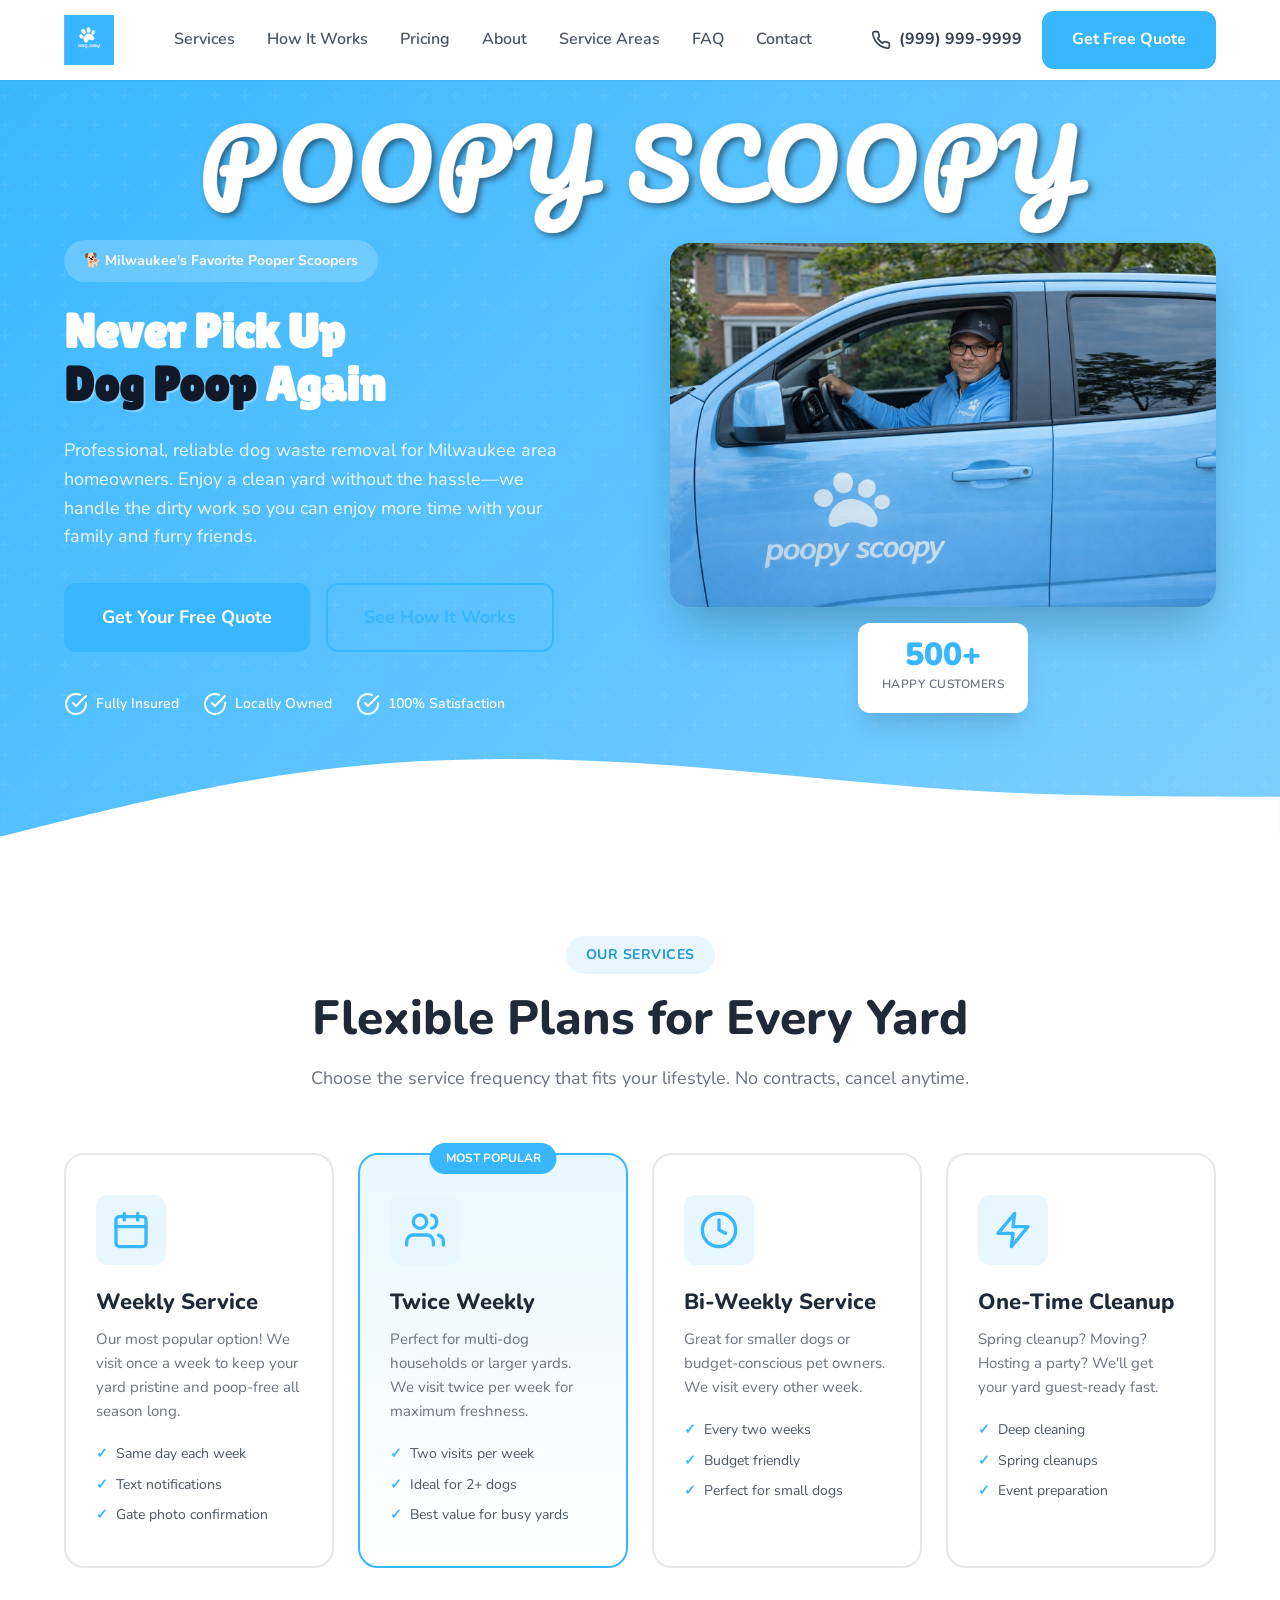
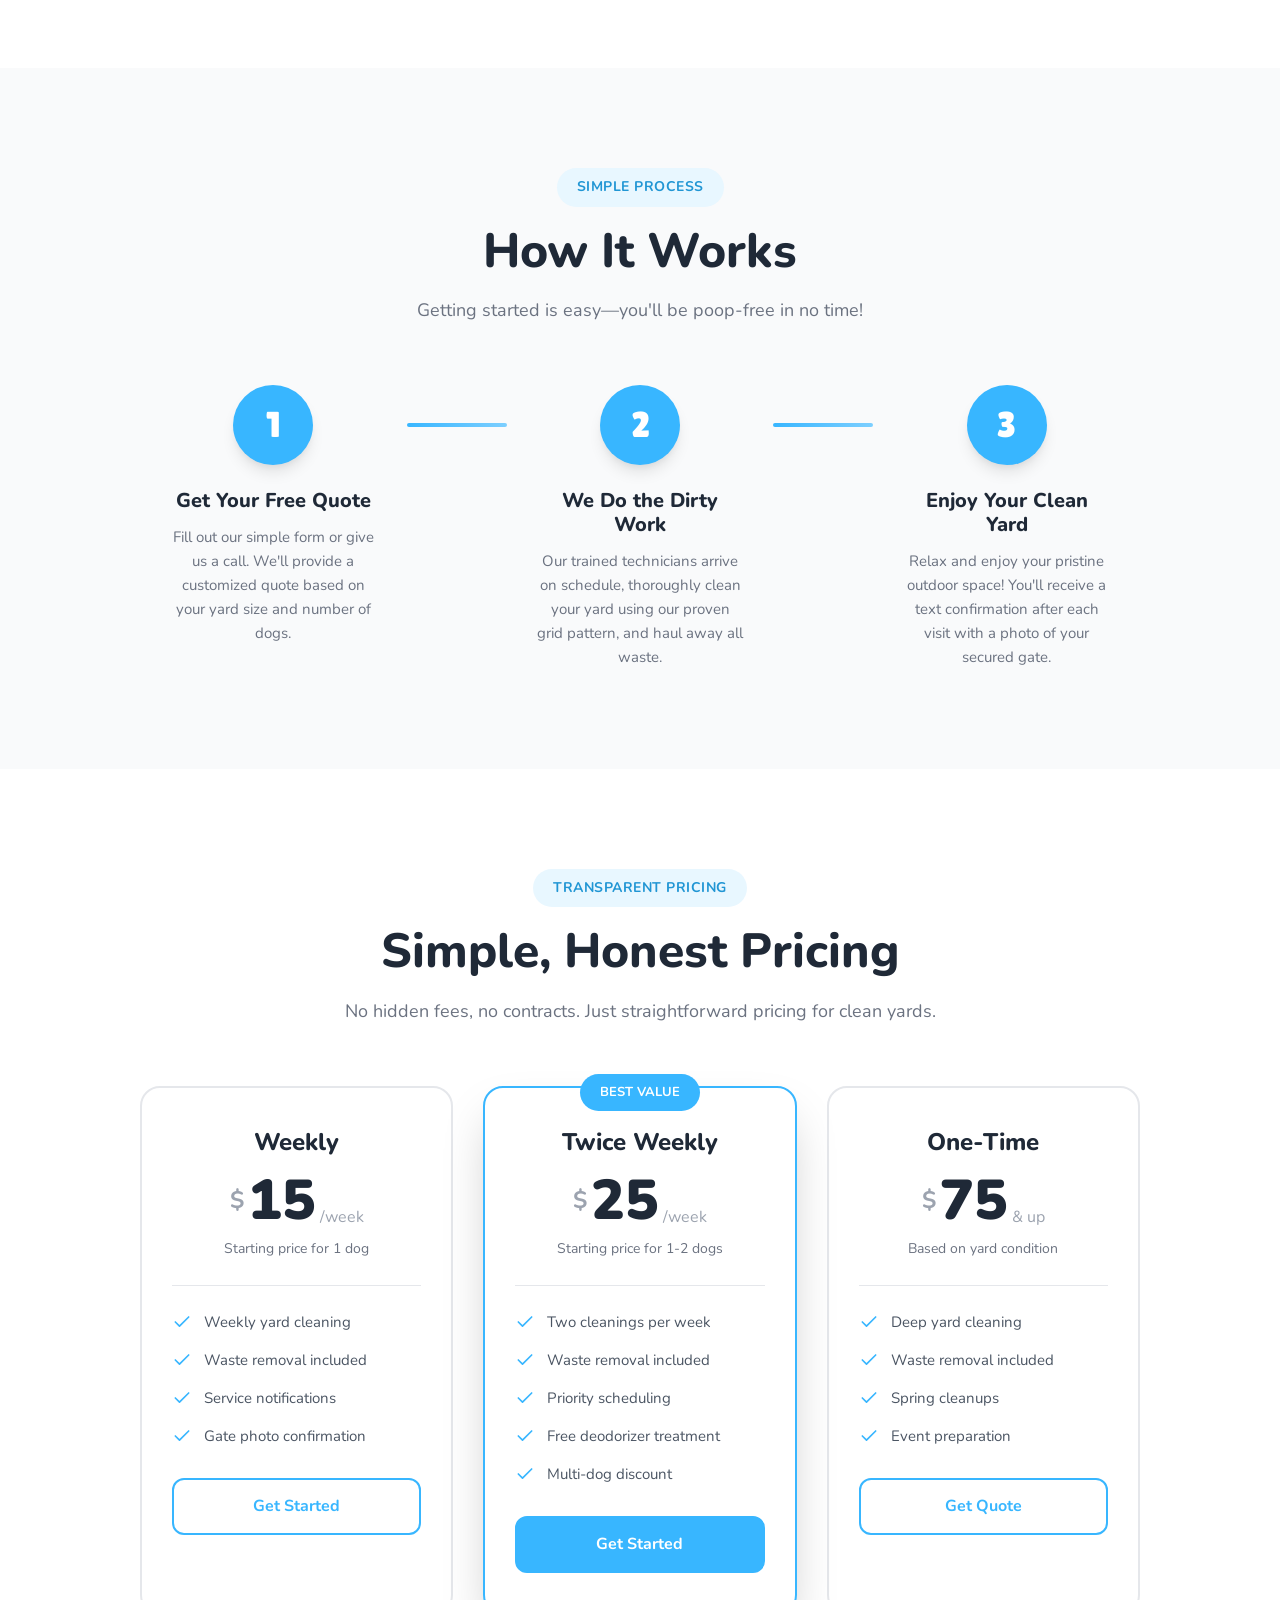
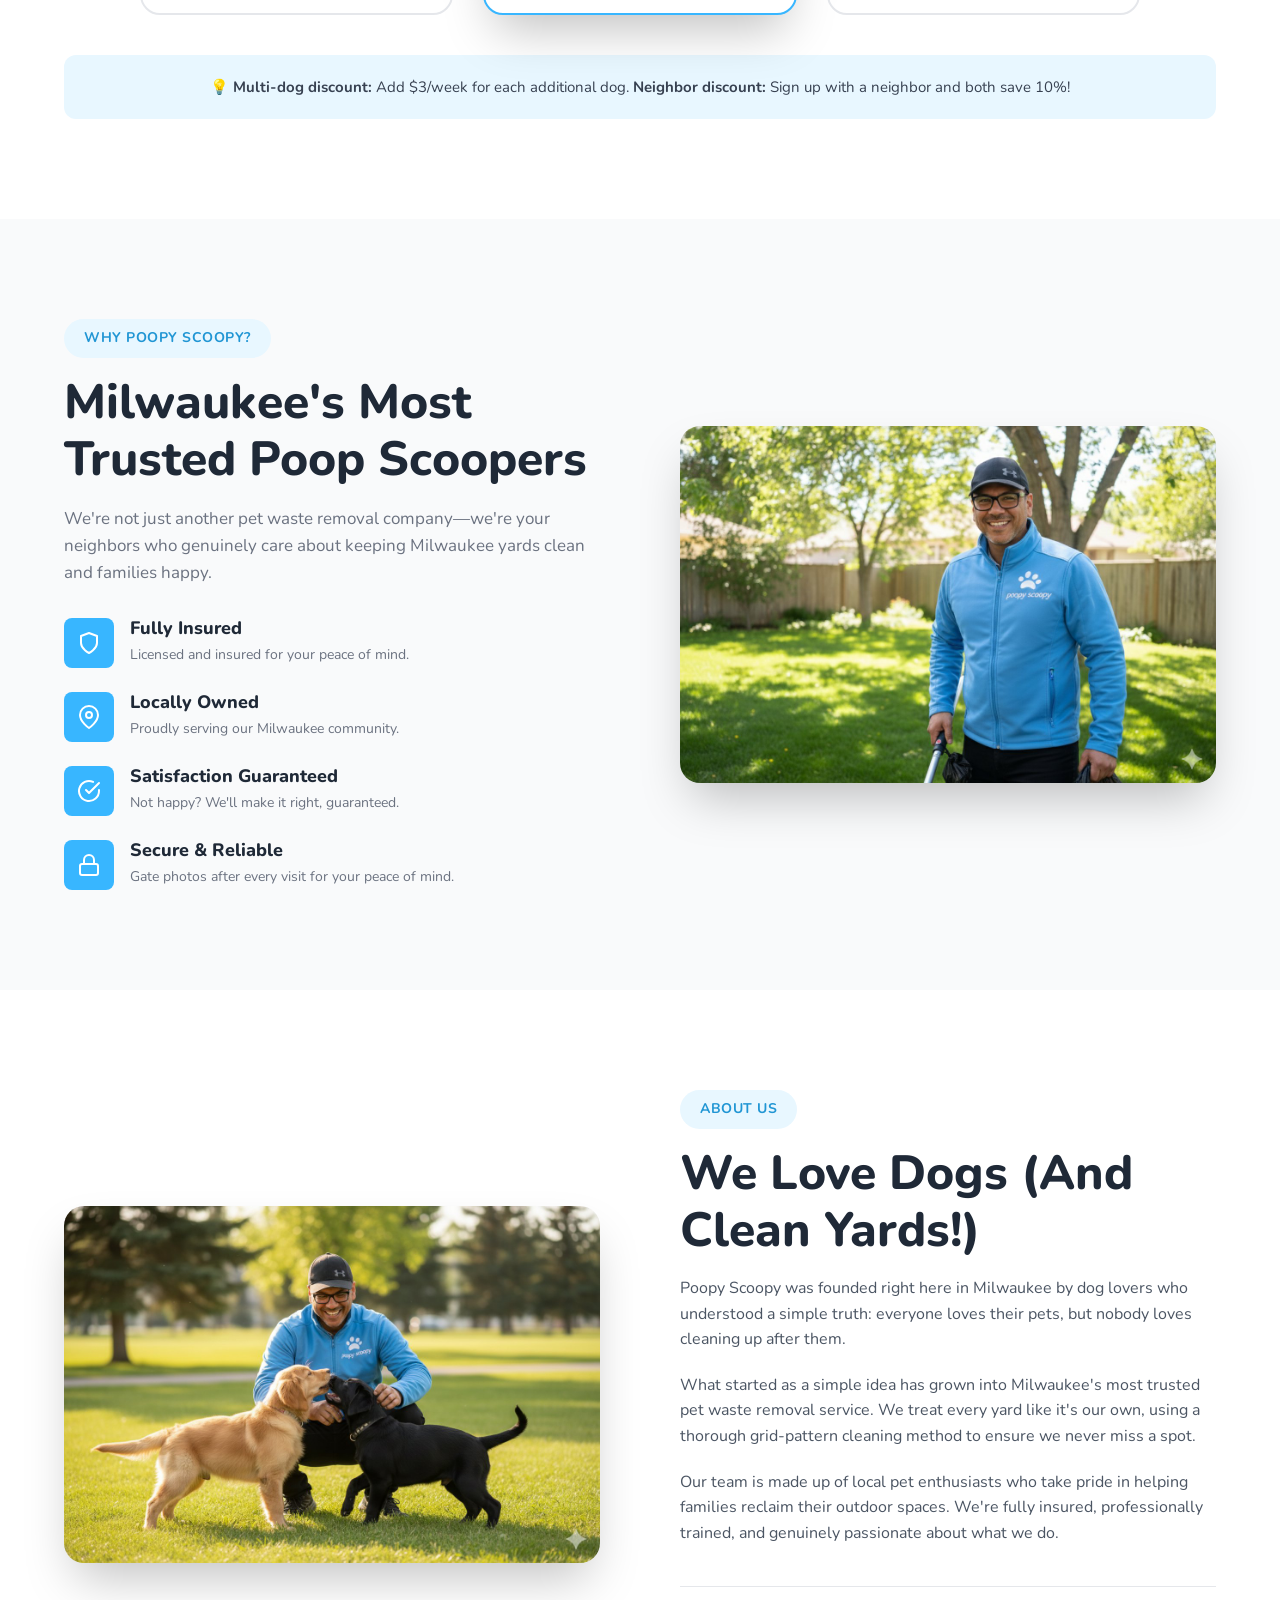
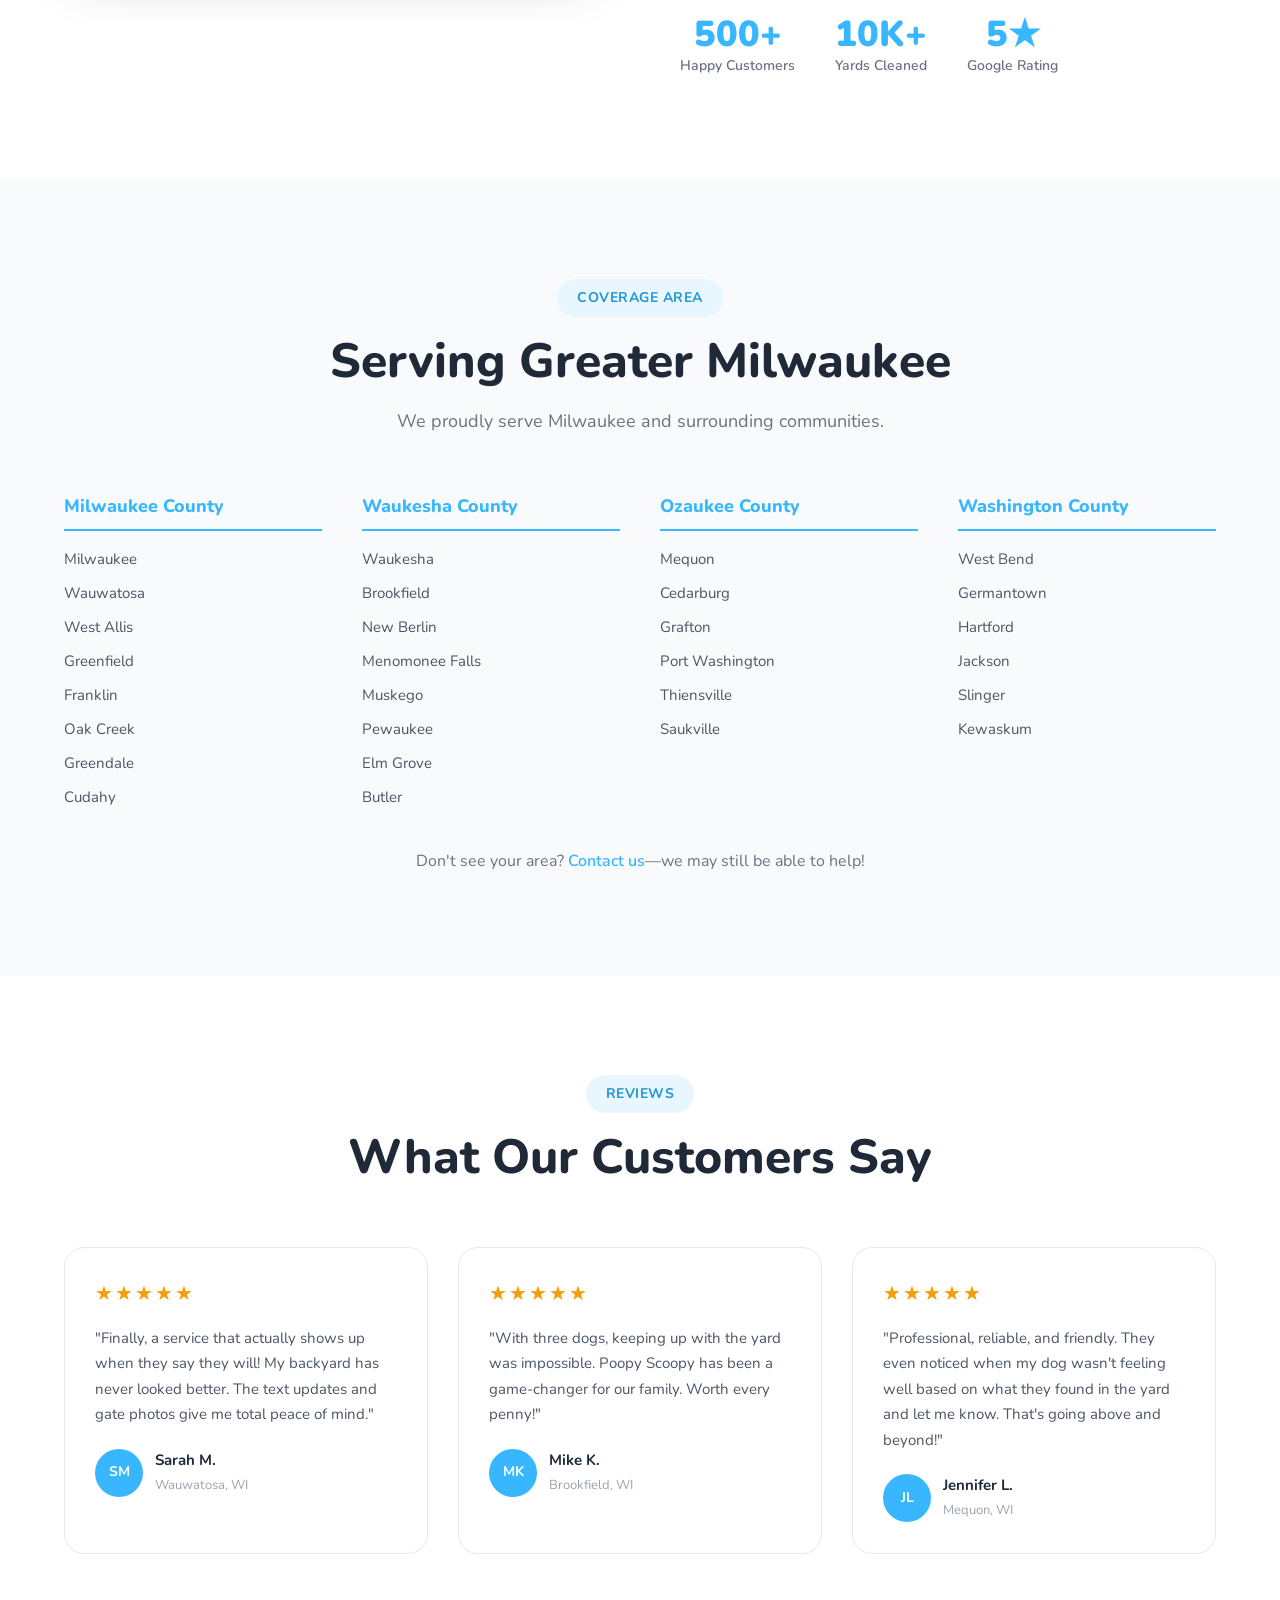
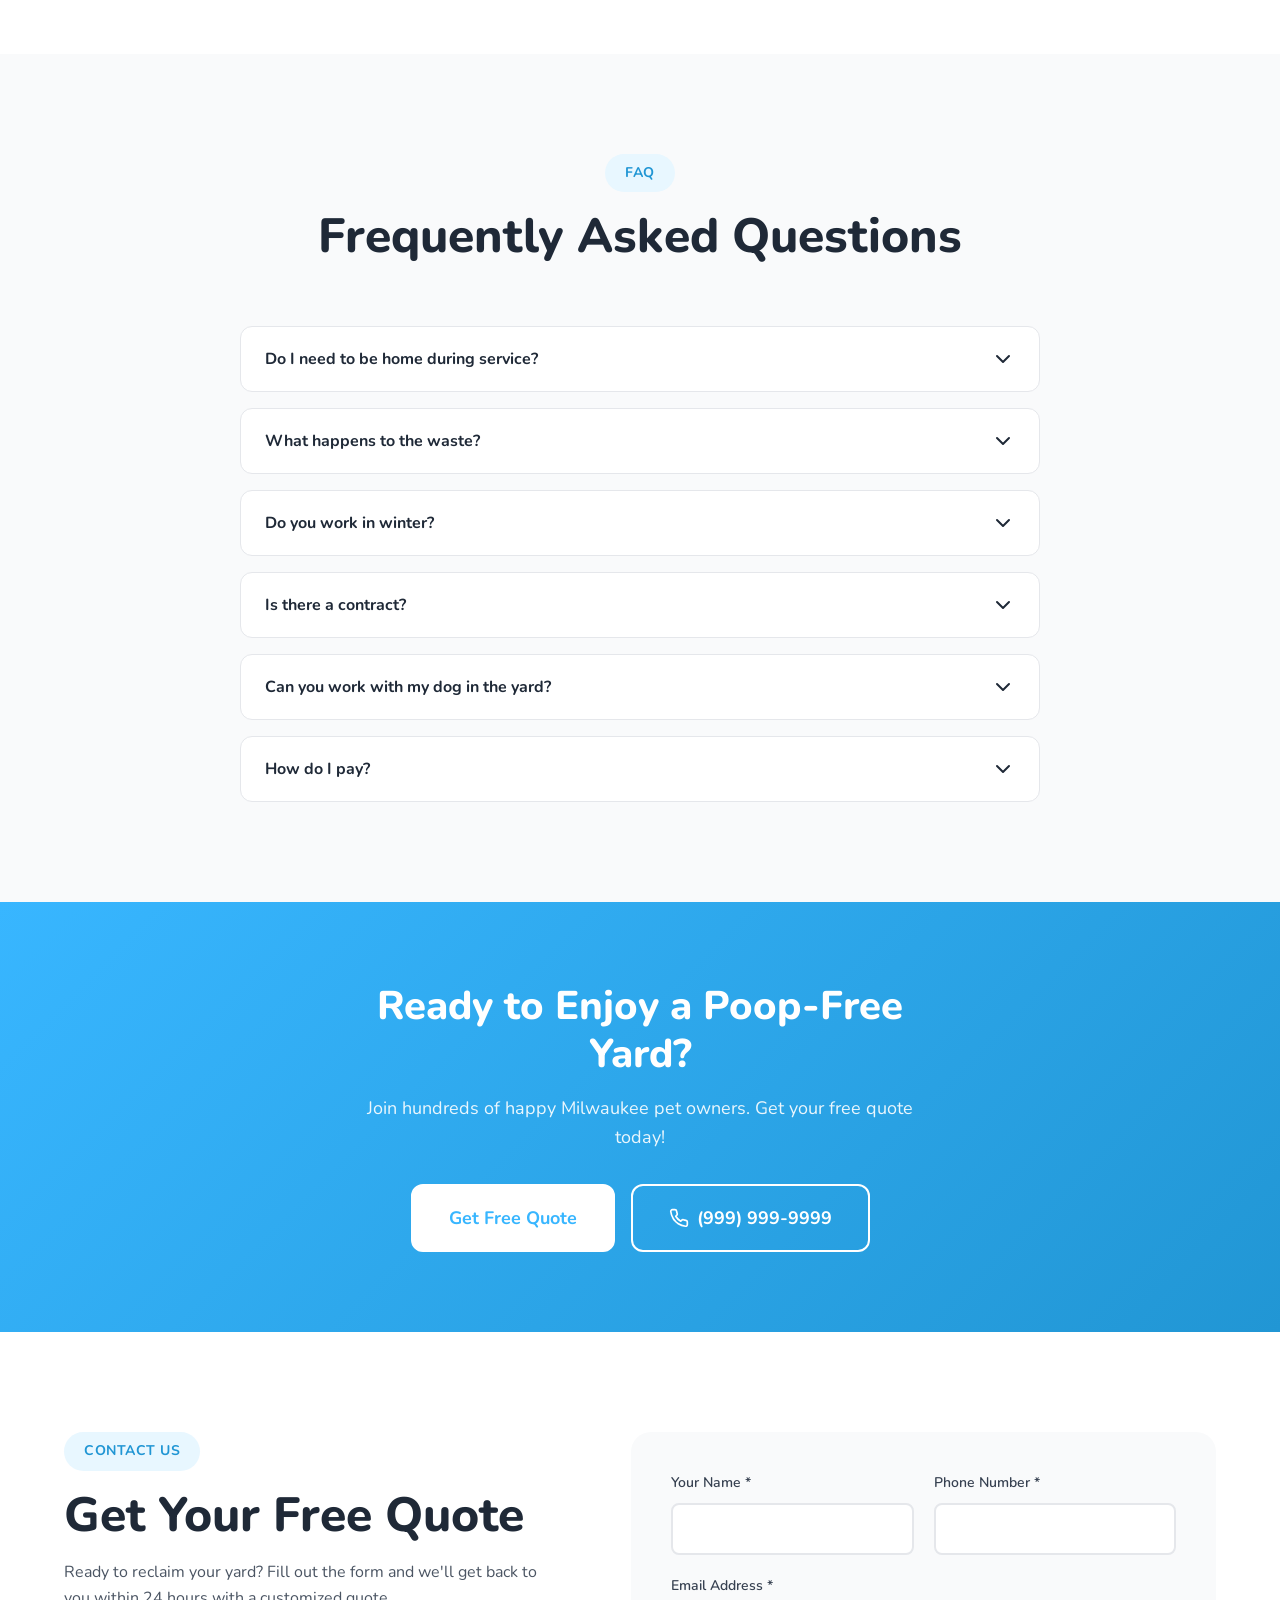
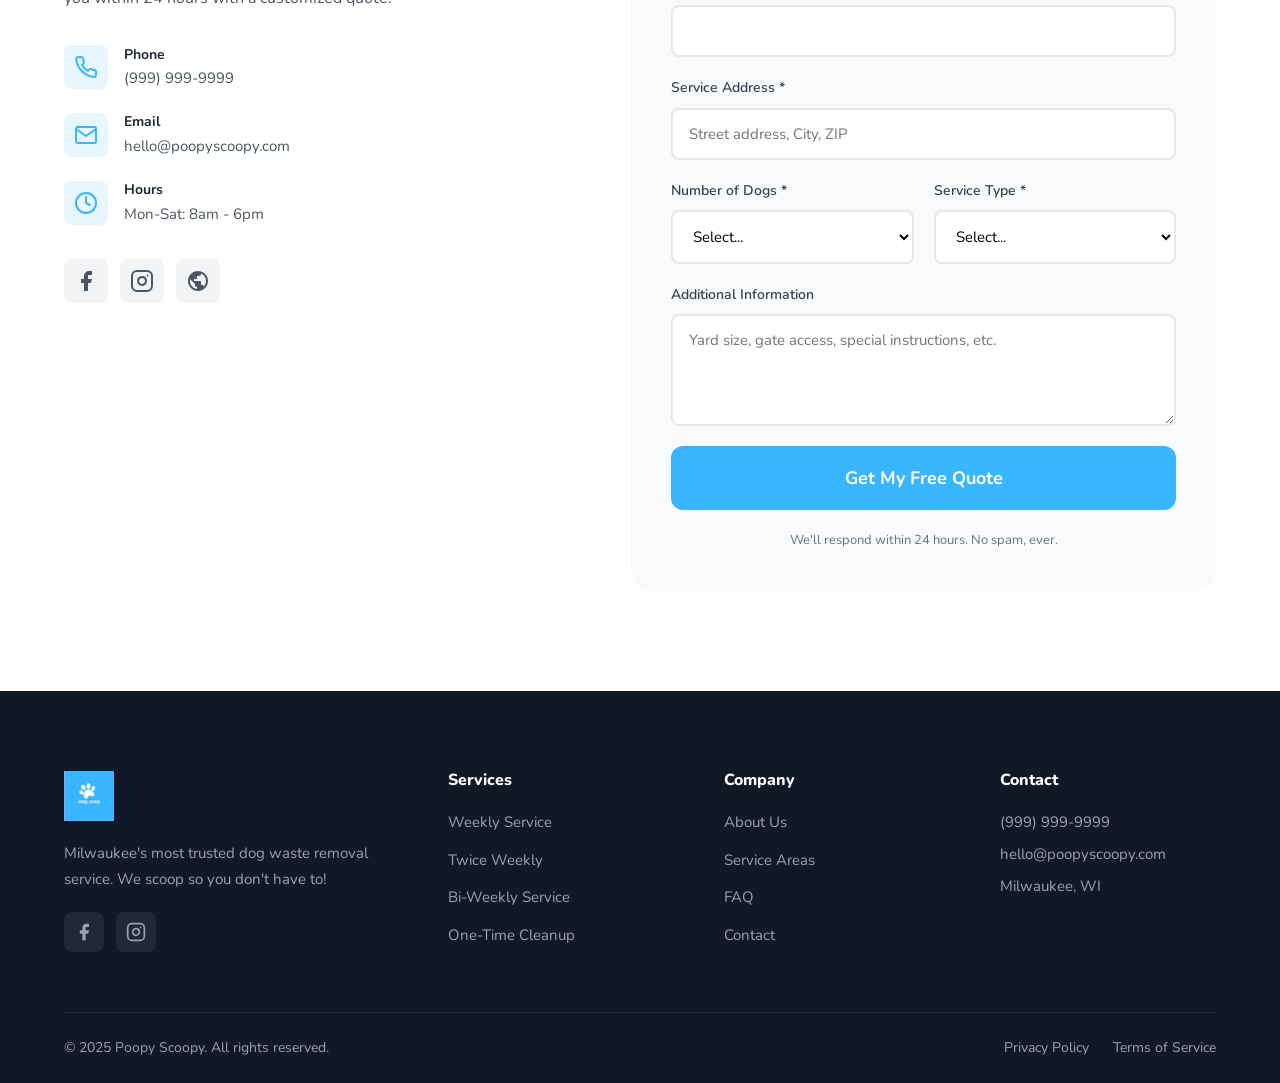
==== commit 9deca04b: "Add files via upload" ====
--- a/index.html
+++ b/index.html
@@ -7,7 +7,7 @@
     <meta name="description" content="Professional dog poop removal service in Milwaukee, WI. Weekly, bi-weekly, and one-time cleanups. Affordable pricing, reliable service. Get a free quote today!">
     <link rel="preconnect" href="https://fonts.googleapis.com">
     <link rel="preconnect" href="https://fonts.gstatic.com" crossorigin>
-    <link href="https://fonts.googleapis.com/css2?family=Nunito:wght@400;600;700;800;900&family=Lilita+One&display=swap" rel="stylesheet">
+    <link href="https://fonts.googleapis.com/css2?family=Nunito:wght@400;600;700;800;900&family=Lilita+One&family=Pacifico&display=swap" rel="stylesheet">
     <link rel="stylesheet" href="styles.css">
     <link rel="icon" type="image/png" href="images/logo.png">
 </head>
--- a/styles.css
+++ b/styles.css
@@ -298,7 +298,7 @@
 /* ===== Hero Section ===== */
 .hero {
     position: relative;
-    padding: 160px 0 120px;
+    padding: 120px 0 120px;
     background: linear-gradient(135deg, var(--primary) 0%, var(--primary-light) 100%);
     overflow: hidden;
 }
@@ -324,41 +324,43 @@
 .big-title-banner {
     width: 100%;
     text-align: center;
-    padding: 20px 0 40px 0;
     position: relative;
-    z-index: 10;
+    z-index: 100;
+    pointer-events: none;
+    margin-bottom: 30px;
 }
 
 .big-title-text {
-    font-family: 'Lilita One', var(--font-display), cursive;
-    font-size: 140px !important;
+    font-family: 'Pacifico', cursive !important;
+    font-size: 90px !important;
     color: #ffffff !important;
     margin: 0 !important;
-    padding: 0 !important;
-    text-shadow: 5px 5px 10px rgba(0,0,0,0.4) !important;
-    letter-spacing: 8px !important;
+    padding: 0 20px !important;
+    text-shadow: 3px 3px 6px rgba(0,0,0,0.5) !important;
+    letter-spacing: 6px !important;
     line-height: 1 !important;
     text-transform: uppercase !important;
     animation: fadeInUp 0.5s ease forwards;
+    -webkit-text-stroke: 1px rgba(255,255,255,0.3);
 }
 
 @media (max-width: 1200px) {
     .big-title-text {
-        font-size: 100px !important;
-        letter-spacing: 5px !important;
+        font-size: 70px !important;
+        letter-spacing: 4px !important;
     }
 }
 
 @media (max-width: 768px) {
     .big-title-text {
-        font-size: 60px !important;
+        font-size: 50px !important;
         letter-spacing: 3px !important;
     }
 }
 
 @media (max-width: 480px) {
     .big-title-text {
-        font-size: 42px !important;
+        font-size: 34px !important;
         letter-spacing: 2px !important;
     }
 }
@@ -432,6 +434,7 @@
 
 .hero-image {
     position: relative;
+    text-align: center;
     animation: fadeInRight 0.8s ease 0.3s forwards;
     opacity: 0;
 }
@@ -442,14 +445,14 @@
 }
 
 .hero-image-badge {
-    position: absolute;
-    bottom: -20px;
-    left: -20px;
+    position: relative;
+    margin-top: 16px;
     background: var(--white);
-    padding: 20px 28px;
+    padding: 16px 24px;
     border-radius: var(--radius);
     box-shadow: var(--shadow-lg);
     text-align: center;
+    display: inline-block;
 }
 
 .badge-number {
